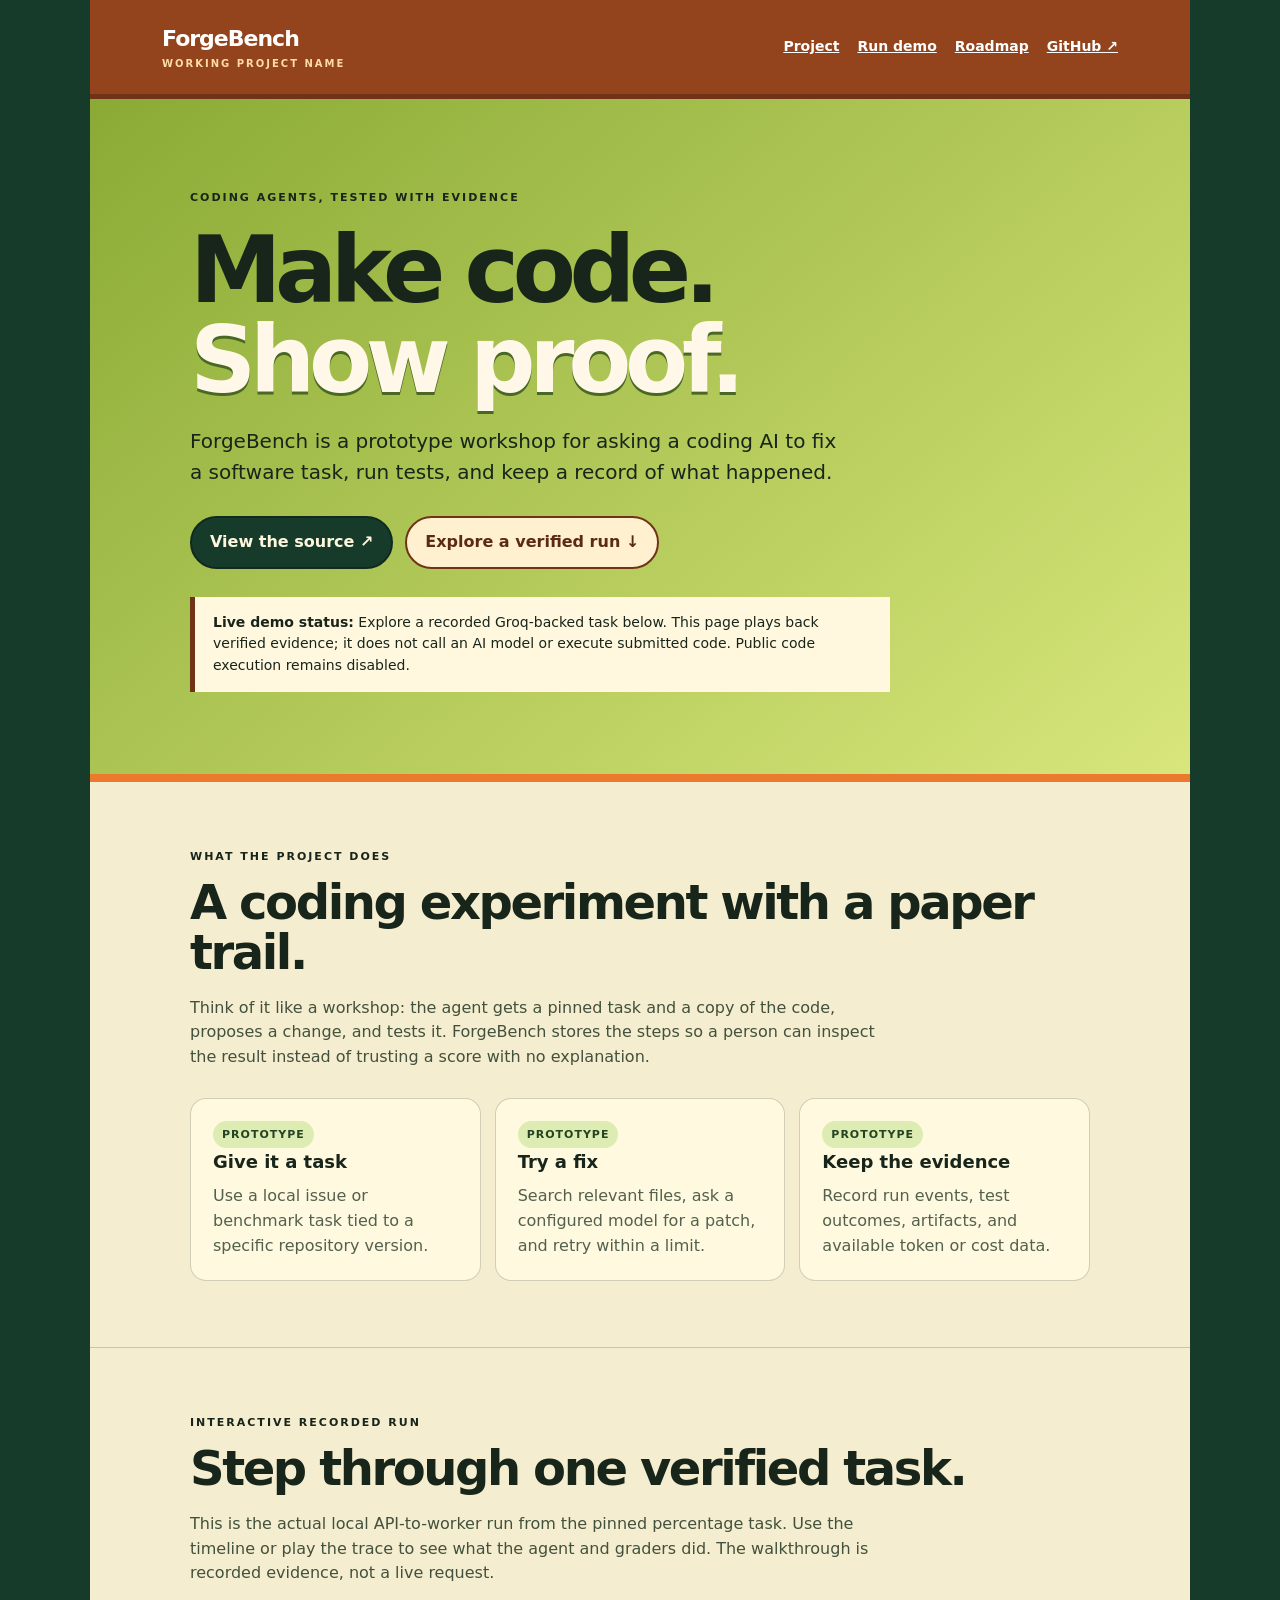
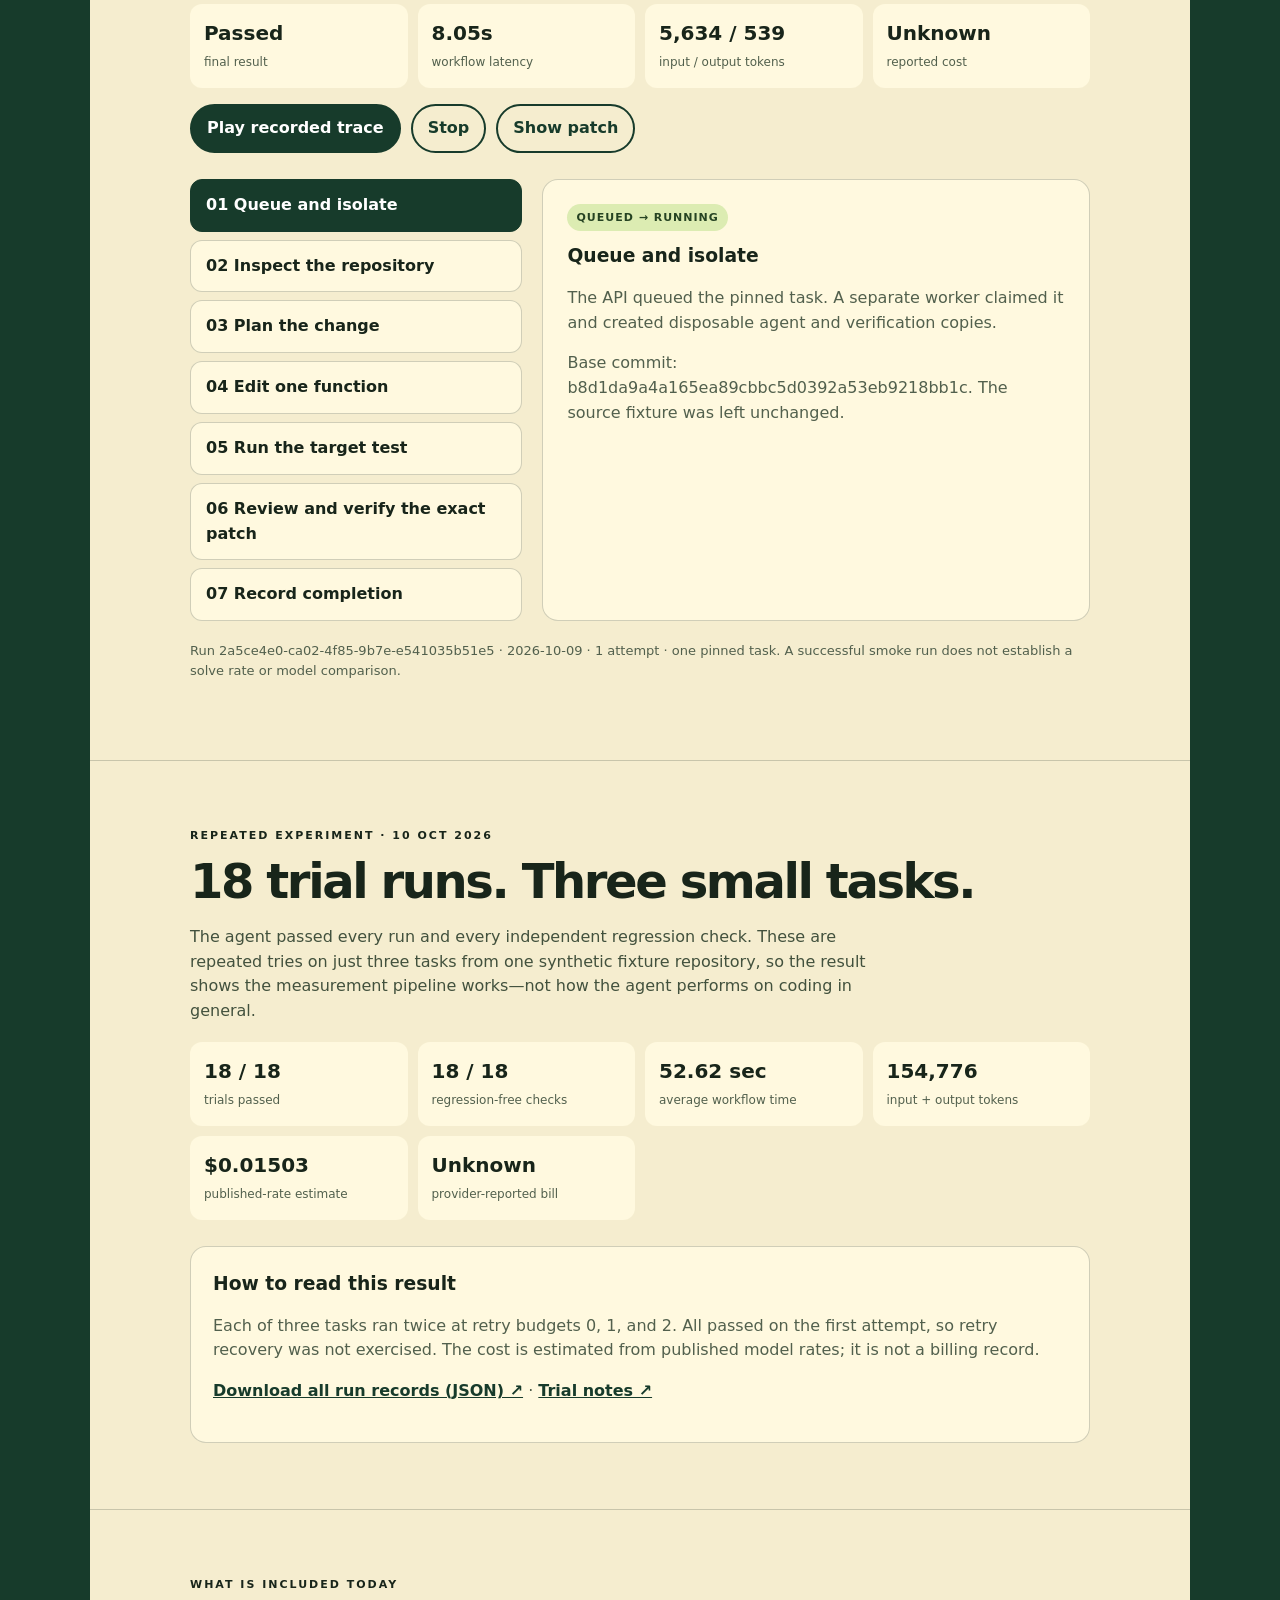
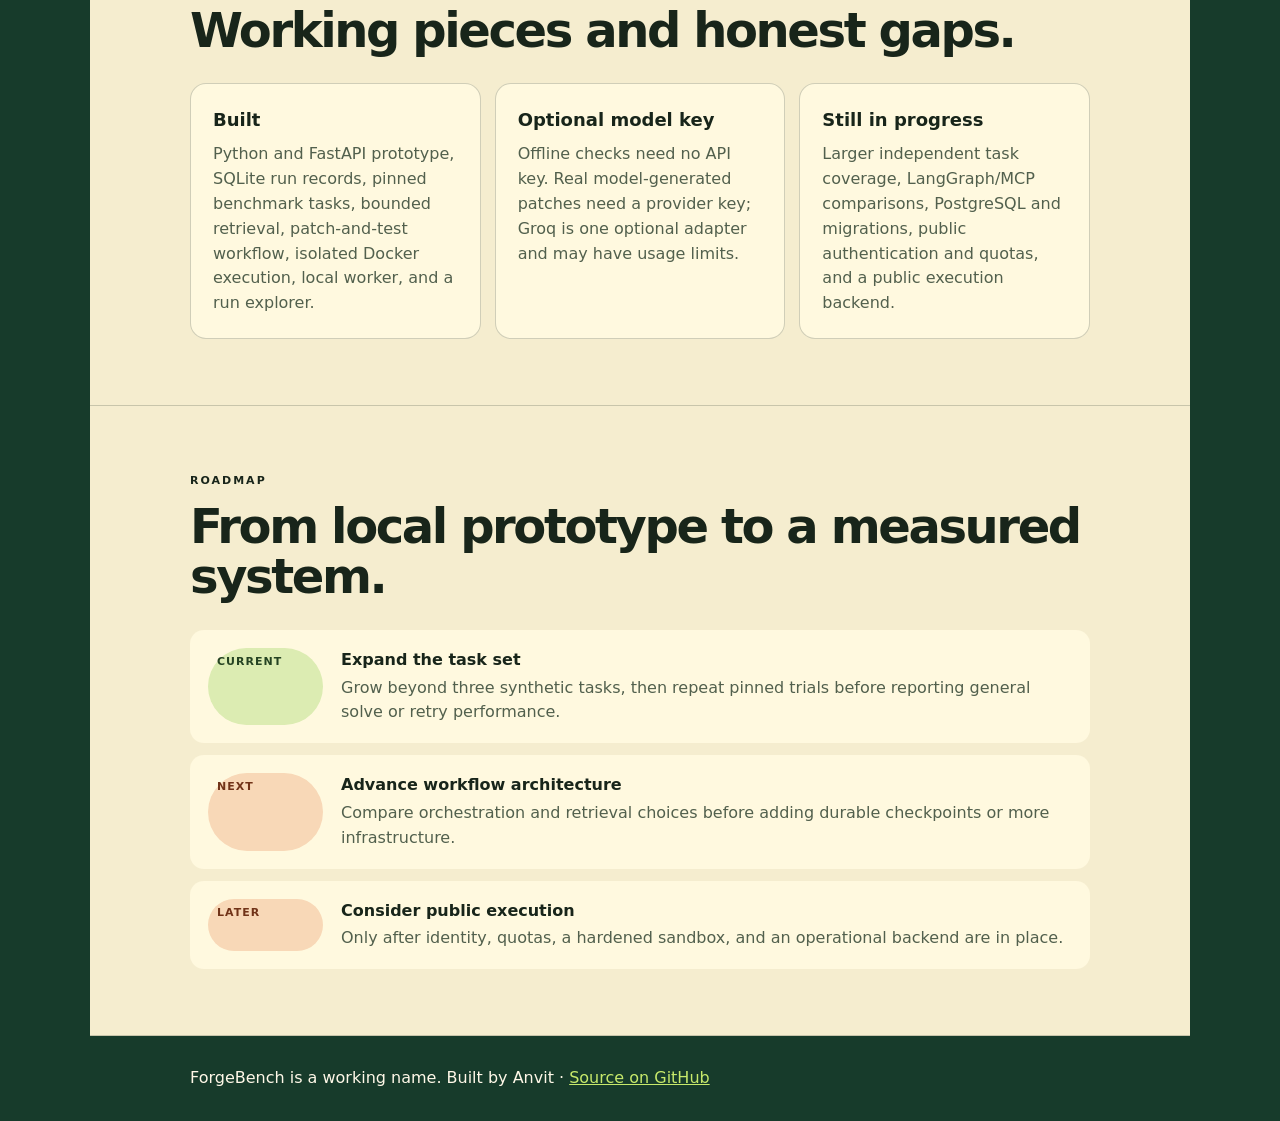
==== demo/index.html @ 0feff683 "Add repeated fixture trial and interactive evidence demo" ====
<!doctype html>
<html lang="en">
<head>
  <meta charset="utf-8">
  <meta name="viewport" content="width=device-width, initial-scale=1">
  <meta name="theme-color" content="#173b2b">
  <meta name="description" content="ForgeBench is a local-first prototype for testing coding agents with reproducible tasks, isolated runs, and inspectable evidence.">
  <title>ForgeBench — coding agents, tested with evidence</title>
  <link rel="icon" href="assets/favicon.svg">
  <style>
    :root{color-scheme:light;--forest:#173b2b;--moss:#729b34;--lime:#c7e96b;--paper:#f5edcf;--ink:#18251a;--orange:#eb7a2f;--line:rgba(24,37,26,.2);font-family:Inter,"Avenir Next",system-ui,sans-serif}*{box-sizing:border-box}body{margin:0;background:var(--forest);color:var(--ink);line-height:1.55}.shell{max-width:1100px;margin:auto;background:var(--paper);min-height:100vh}.top{padding:22px clamp(22px,6vw,72px);display:flex;justify-content:space-between;align-items:center;color:#fff;background:#93441d;border-bottom:5px solid #713318}.brand{font-weight:900;font-size:22px;letter-spacing:-1px;color:white;text-decoration:none}.brand small{display:block;font-size:10px;letter-spacing:2px;text-transform:uppercase;color:#ffdca2}.links{display:flex;gap:18px;align-items:center}.links a{color:white;font-size:14px;font-weight:700}.hero{padding:90px clamp(24px,8vw,100px) 82px;background:linear-gradient(140deg,#8aaa35,#d8e67b);border-bottom:8px solid var(--orange)}.eyebrow,.label{text-transform:uppercase;letter-spacing:2px;font-size:11px;font-weight:900}.hero h1{font-size:clamp(48px,9vw,92px);line-height:.98;letter-spacing:-.07em;margin:20px 0}.hero h1 em{font-style:normal;color:#fff8e8;text-shadow:0 3px 0 #496823}.hero p{max-width:660px;font-size:20px}.actions{display:flex;flex-wrap:wrap;gap:12px;margin-top:28px}.button{display:inline-block;border:2px solid #102b1d;background:var(--forest);color:#fff7dd;padding:12px 18px;border-radius:999px;text-decoration:none;font-weight:850}.button.light{background:#fff0cf;color:#5b2a16;border-color:#713318}.notice{margin-top:28px;padding:15px 18px;background:#fff8df;border-left:5px solid #713318;max-width:700px;font-size:14px}.section{padding:66px clamp(24px,8vw,100px);border-bottom:1px solid var(--line)}h2{font-size:clamp(30px,5vw,48px);letter-spacing:-.05em;line-height:1.05;margin:12px 0 18px}.intro{max-width:700px;color:#42513d}.grid{display:grid;grid-template-columns:repeat(3,1fr);gap:14px;margin-top:28px}.card{background:#fff9df;border:1px solid var(--line);border-radius:16px;padding:22px}.card b{display:block;font-size:18px;margin-bottom:8px}.card p{margin:0;color:#52604d}.status{display:inline-block;padding:5px 9px;border-radius:999px;background:#dcecb2;color:#254322;font-size:11px;font-weight:900;text-transform:uppercase;letter-spacing:1px}.status.planned{background:#f8d8b7;color:#713318}.roadmap{display:grid;gap:12px;margin-top:28px}.phase{display:grid;grid-template-columns:115px 1fr;gap:18px;background:#fff9df;border-radius:14px;padding:18px}.phase p{margin:3px 0 0;color:#52604d}.phase b{font-size:16px}.footer{padding:30px clamp(24px,8vw,100px);background:var(--forest);color:#fff8e8}.footer a{color:var(--lime)}.trace-layout{display:grid;grid-template-columns:minmax(200px,.85fr) minmax(0,1.4fr);gap:20px;margin-top:26px}.trace-list{display:grid;gap:8px}.trace-step{width:100%;text-align:left;background:#fff9df;border:1px solid var(--line);border-radius:12px;padding:13px 15px;color:var(--ink);font:inherit;font-weight:750;cursor:pointer}.trace-step[aria-current=true]{background:var(--forest);color:white;border-color:var(--forest)}.trace-detail{background:#fff9df;border:1px solid var(--line);border-radius:16px;padding:24px;min-height:230px}.trace-detail h3{margin:10px 0}.trace-detail p{color:#52604d}.trace-actions{display:flex;gap:10px;flex-wrap:wrap;margin:16px 0}.trace-actions button{font:inherit;font-weight:800;padding:10px 15px;border-radius:999px;border:2px solid var(--forest);background:var(--forest);color:white;cursor:pointer}.trace-actions button.secondary{background:transparent;color:var(--forest)}.trace-step:focus-visible,.trace-actions button:focus-visible{outline:3px solid var(--orange);outline-offset:3px}.trace-metrics{display:grid;grid-template-columns:repeat(4,1fr);gap:10px;margin-top:18px}.trace-metric{background:#fff9df;border-radius:12px;padding:14px}.trace-metric b{display:block;font-size:20px}.trace-metric span{font-size:12px;color:#52604d}.trace-note{font-size:13px;color:#52604d;margin-top:20px}.experiment{margin-top:26px;padding:22px;background:#fff9df;border:1px solid var(--line);border-radius:16px}.experiment h3{margin:0 0 8px}.experiment p{color:#52604d}.experiment a{color:var(--forest);font-weight:800}.patch-view{white-space:pre-wrap;overflow-wrap:anywhere;background:#18251a;color:#f5edcf;padding:16px;border-radius:12px;font:13px/1.55 ui-monospace,monospace}@media(max-width:700px){.top{align-items:flex-start;gap:18px;flex-direction:column}.grid{grid-template-columns:1fr}.phase{grid-template-columns:1fr;gap:4px}.hero{padding-top:64px}.trace-layout{grid-template-columns:1fr}.trace-metrics{grid-template-columns:repeat(2,1fr)}}
  </style>
</head>
<body>
<div class="shell">
  <header class="top"><a class="brand" href="#top">ForgeBench<small>working project name</small></a><nav class="links" aria-label="Project links"><a href="#project">Project</a><a href="#run-explorer">Run demo</a><a href="#roadmap">Roadmap</a><a href="https://github.com/AnvitDevadiga/ForgeBench" target="_blank" rel="noreferrer">GitHub ↗</a></nav></header>
  <main id="top">
    <section class="hero"><div class="eyebrow">Coding agents, tested with evidence</div><h1>Make code.<br><em>Show proof.</em></h1><p>ForgeBench is a prototype workshop for asking a coding AI to fix a software task, run tests, and keep a record of what happened.</p><div class="actions"><a class="button" href="https://github.com/AnvitDevadiga/ForgeBench" target="_blank" rel="noreferrer">View the source ↗</a><a class="button light" href="#run-explorer">Explore a verified run ↓</a></div><div class="notice"><strong>Live demo status:</strong> Explore a recorded Groq-backed task below. This page plays back verified evidence; it does not call an AI model or execute submitted code. Public code execution remains disabled.</div></section>
    <section class="section" id="project"><div class="label">What the project does</div><h2>A coding experiment with a paper trail.</h2><p class="intro">Think of it like a workshop: the agent gets a pinned task and a copy of the code, proposes a change, and tests it. ForgeBench stores the steps so a person can inspect the result instead of trusting a score with no explanation.</p><div class="grid"><article class="card"><span class="status">Prototype</span><b>Give it a task</b><p>Use a local issue or benchmark task tied to a specific repository version.</p></article><article class="card"><span class="status">Prototype</span><b>Try a fix</b><p>Search relevant files, ask a configured model for a patch, and retry within a limit.</p></article><article class="card"><span class="status">Prototype</span><b>Keep the evidence</b><p>Record run events, test outcomes, artifacts, and available token or cost data.</p></article></div></section>
    <section class="section" id="run-explorer"><div class="label">Interactive recorded run</div><h2>Step through one verified task.</h2><p class="intro">This is the actual local API-to-worker run from the pinned percentage task. Use the timeline or play the trace to see what the agent and graders did. The walkthrough is recorded evidence, not a live request.</p><div class="trace-metrics" id="trace-metrics" aria-label="Run measurements"></div><div class="trace-actions"><button id="play-trace" type="button">Play recorded trace</button><button id="stop-trace" class="secondary" type="button">Stop</button><button id="show-patch" class="secondary" type="button">Show patch</button></div><div class="trace-layout"><nav id="trace-list" class="trace-list" aria-label="Recorded run steps"></nav><article id="trace-detail" class="trace-detail" aria-live="polite"><p>Loading run evidence…</p></article></div><p class="trace-note" id="trace-caveat"></p></section>
    <section class="section" id="experiment"><div class="label">Repeated experiment · 10 Oct 2026</div><h2>18 trial runs. Three small tasks.</h2><p class="intro">The agent passed every run and every independent regression check. These are repeated tries on just three tasks from one synthetic fixture repository, so the result shows the measurement pipeline works—not how the agent performs on coding in general.</p><div class="trace-metrics"><div class="trace-metric"><b>18 / 18</b><span>trials passed</span></div><div class="trace-metric"><b>18 / 18</b><span>regression-free checks</span></div><div class="trace-metric"><b>52.62 sec</b><span>average workflow time</span></div><div class="trace-metric"><b>154,776</b><span>input + output tokens</span></div><div class="trace-metric"><b>$0.01503</b><span>published-rate estimate</span></div><div class="trace-metric"><b>Unknown</b><span>provider-reported bill</span></div></div><div class="experiment"><h3>How to read this result</h3><p>Each of three tasks ran twice at retry budgets 0, 1, and 2. All passed on the first attempt, so retry recovery was not exercised. The cost is estimated from published model rates; it is not a billing record.</p><p><a href="../docs/experiments/groq-retry-ablation-3tasks-v1.json">Download all run records (JSON) ↗</a> · <a href="../docs/PROVIDER_TRIALS.md">Trial notes ↗</a></p></div></section><section class="section"><div class="label">What is included today</div><h2>Working pieces and honest gaps.</h2><div class="grid"><article class="card"><b>Built</b><p>Python and FastAPI prototype, SQLite run records, pinned benchmark tasks, bounded retrieval, patch-and-test workflow, isolated Docker execution, local worker, and a run explorer.</p></article><article class="card"><b>Optional model key</b><p>Offline checks need no API key. Real model-generated patches need a provider key; Groq is one optional adapter and may have usage limits.</p></article><article class="card"><b>Still in progress</b><p>Larger independent task coverage, LangGraph/MCP comparisons, PostgreSQL and migrations, public authentication and quotas, and a public execution backend.</p></article></div></section>
    <section class="section" id="roadmap"><div class="label">Roadmap</div><h2>From local prototype to a measured system.</h2><div class="roadmap"><div class="phase"><span class="status">Current</span><div><b>Expand the task set</b><p>Grow beyond three synthetic tasks, then repeat pinned trials before reporting general solve or retry performance.</p></div></div><div class="phase"><span class="status planned">Next</span><div><b>Advance workflow architecture</b><p>Compare orchestration and retrieval choices before adding durable checkpoints or more infrastructure.</p></div></div><div class="phase"><span class="status planned">Later</span><div><b>Consider public execution</b><p>Only after identity, quotas, a hardened sandbox, and an operational backend are in place.</p></div></div></div></section>
  </main>
  <footer class="footer">ForgeBench is a working name. Built by Anvit · <a href="https://github.com/AnvitDevadiga/ForgeBench" target="_blank" rel="noreferrer">Source on GitHub</a></footer>
</div>
<script src="demo.js" defer></script>
</body>
</html>
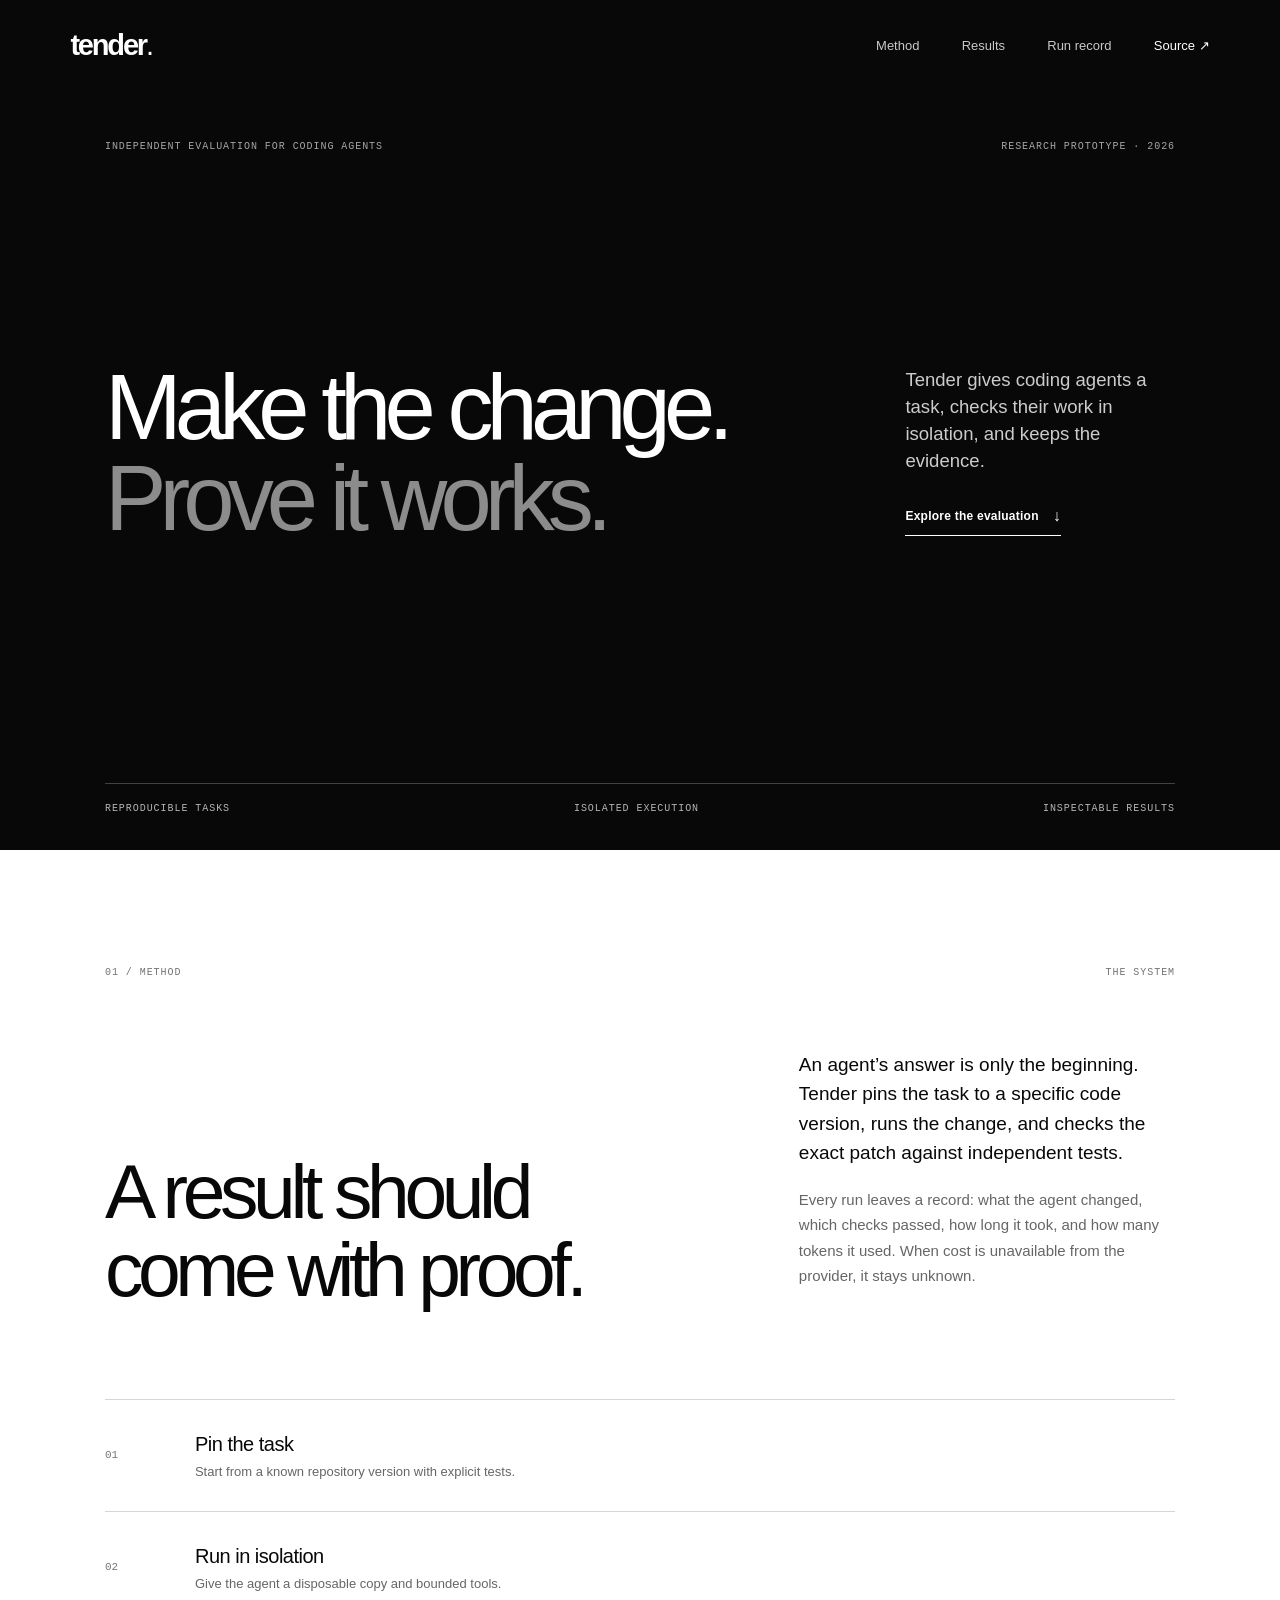
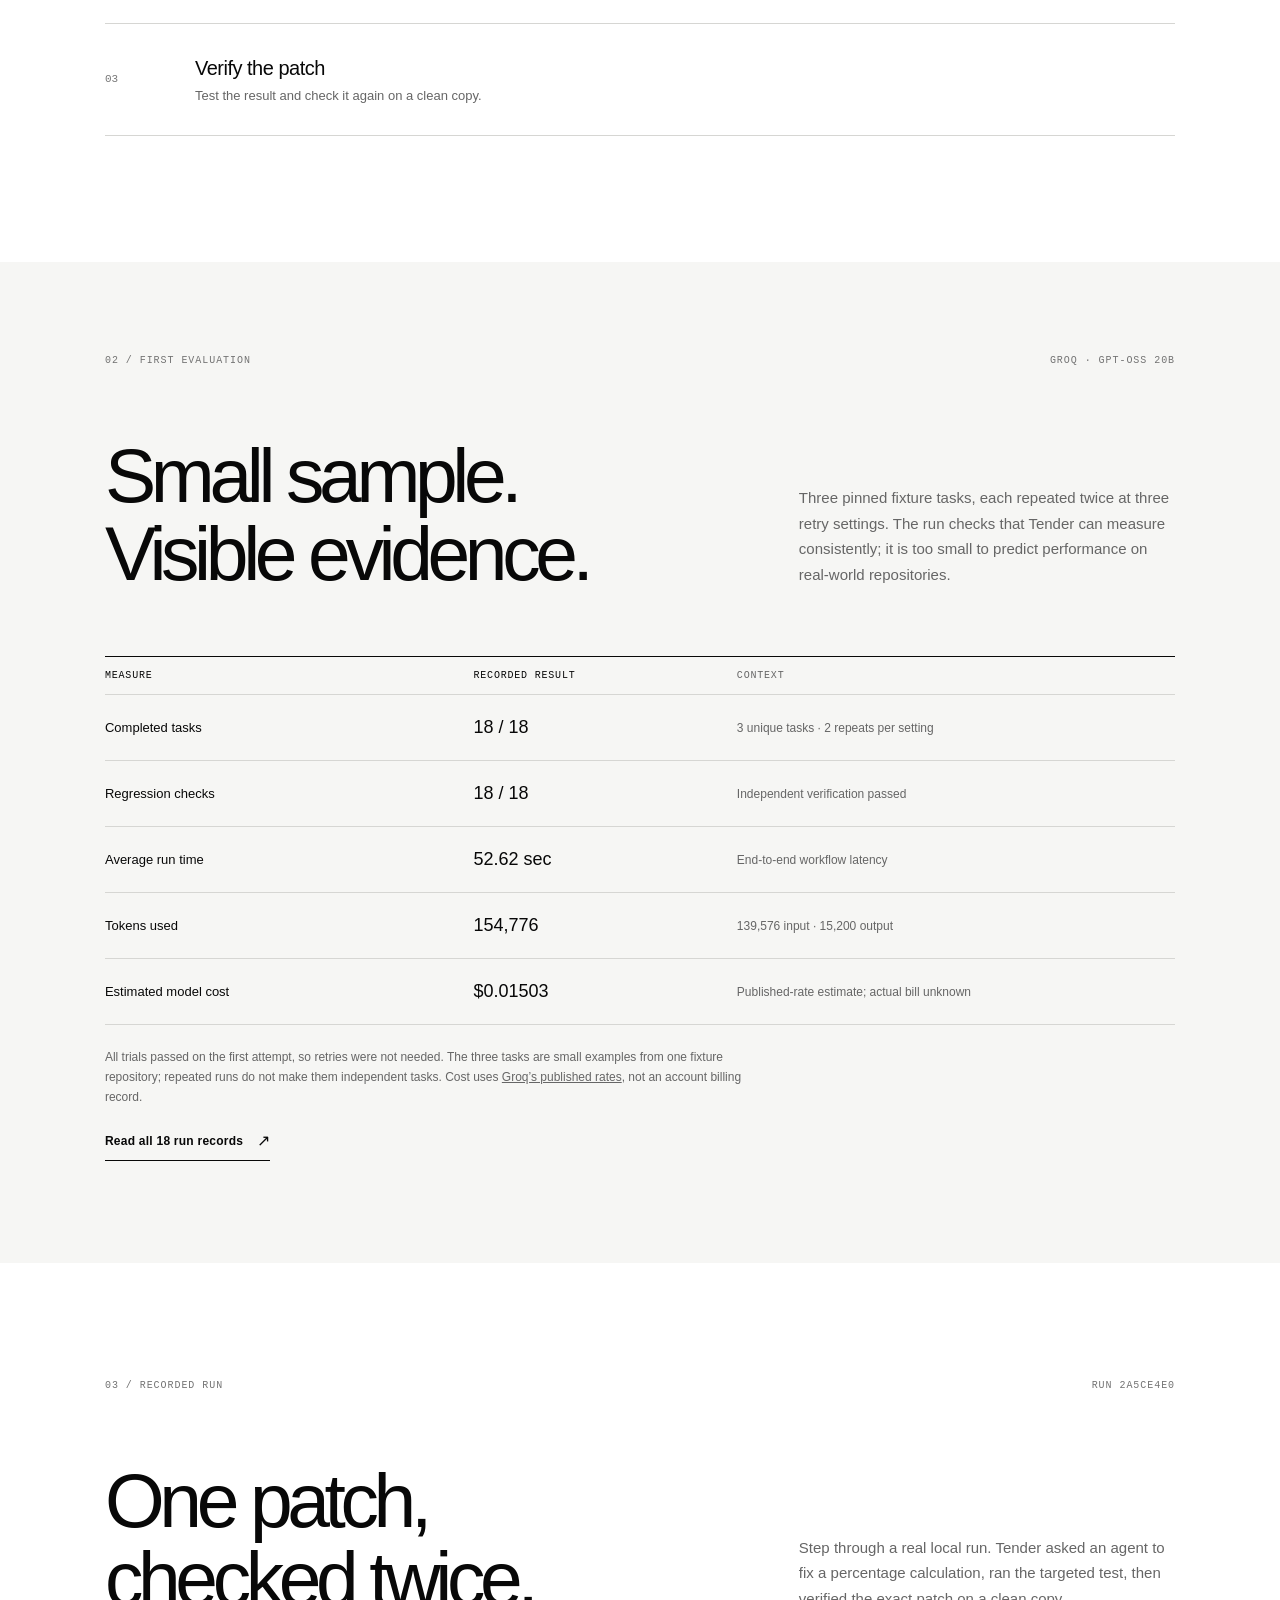
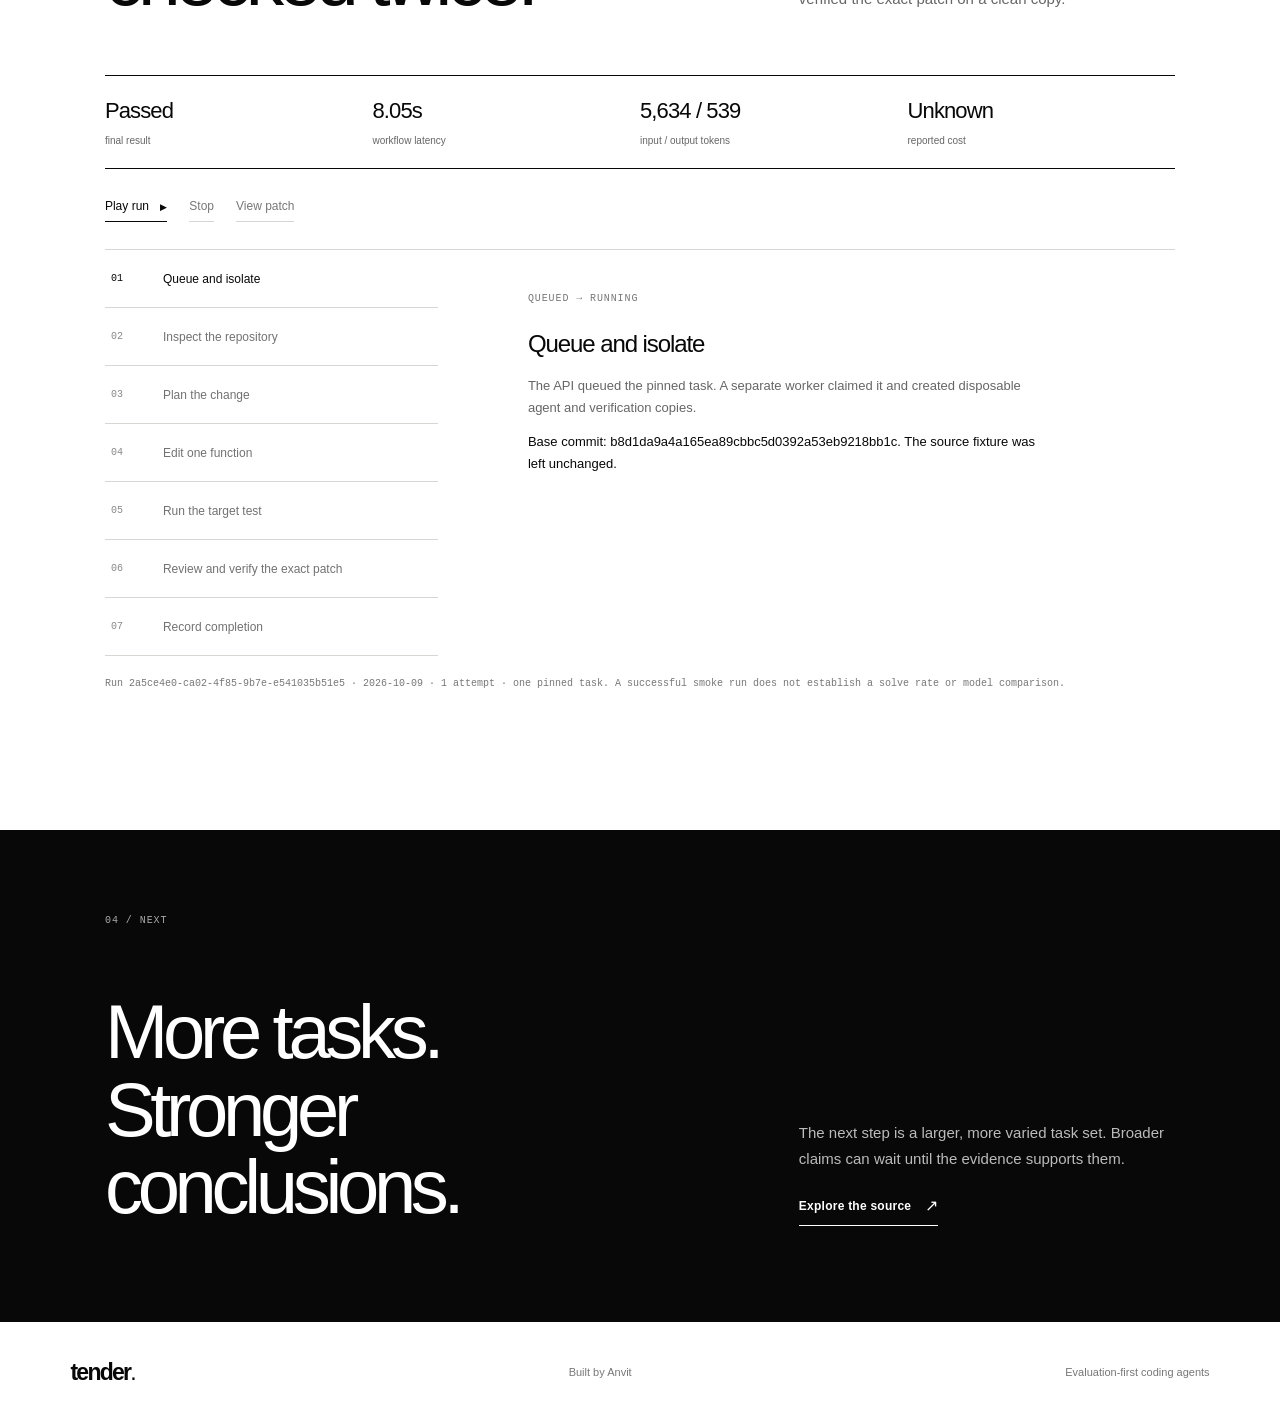
==== commit 11915e3b: "Rebrand portfolio site as Tender" ====
--- a/demo/index.html
+++ b/demo/index.html
@@ -3,26 +3,96 @@
 <head>
   <meta charset="utf-8">
   <meta name="viewport" content="width=device-width, initial-scale=1">
-  <meta name="theme-color" content="#173b2b">
-  <meta name="description" content="ForgeBench is a local-first prototype for testing coding agents with reproducible tasks, isolated runs, and inspectable evidence.">
-  <title>ForgeBench — coding agents, tested with evidence</title>
-  <link rel="icon" href="assets/favicon.svg">
-  <style>
-    :root{color-scheme:light;--forest:#173b2b;--moss:#729b34;--lime:#c7e96b;--paper:#f5edcf;--ink:#18251a;--orange:#eb7a2f;--line:rgba(24,37,26,.2);font-family:Inter,"Avenir Next",system-ui,sans-serif}*{box-sizing:border-box}body{margin:0;background:var(--forest);color:var(--ink);line-height:1.55}.shell{max-width:1100px;margin:auto;background:var(--paper);min-height:100vh}.top{padding:22px clamp(22px,6vw,72px);display:flex;justify-content:space-between;align-items:center;color:#fff;background:#93441d;border-bottom:5px solid #713318}.brand{font-weight:900;font-size:22px;letter-spacing:-1px;color:white;text-decoration:none}.brand small{display:block;font-size:10px;letter-spacing:2px;text-transform:uppercase;color:#ffdca2}.links{display:flex;gap:18px;align-items:center}.links a{color:white;font-size:14px;font-weight:700}.hero{padding:90px clamp(24px,8vw,100px) 82px;background:linear-gradient(140deg,#8aaa35,#d8e67b);border-bottom:8px solid var(--orange)}.eyebrow,.label{text-transform:uppercase;letter-spacing:2px;font-size:11px;font-weight:900}.hero h1{font-size:clamp(48px,9vw,92px);line-height:.98;letter-spacing:-.07em;margin:20px 0}.hero h1 em{font-style:normal;color:#fff8e8;text-shadow:0 3px 0 #496823}.hero p{max-width:660px;font-size:20px}.actions{display:flex;flex-wrap:wrap;gap:12px;margin-top:28px}.button{display:inline-block;border:2px solid #102b1d;background:var(--forest);color:#fff7dd;padding:12px 18px;border-radius:999px;text-decoration:none;font-weight:850}.button.light{background:#fff0cf;color:#5b2a16;border-color:#713318}.notice{margin-top:28px;padding:15px 18px;background:#fff8df;border-left:5px solid #713318;max-width:700px;font-size:14px}.section{padding:66px clamp(24px,8vw,100px);border-bottom:1px solid var(--line)}h2{font-size:clamp(30px,5vw,48px);letter-spacing:-.05em;line-height:1.05;margin:12px 0 18px}.intro{max-width:700px;color:#42513d}.grid{display:grid;grid-template-columns:repeat(3,1fr);gap:14px;margin-top:28px}.card{background:#fff9df;border:1px solid var(--line);border-radius:16px;padding:22px}.card b{display:block;font-size:18px;margin-bottom:8px}.card p{margin:0;color:#52604d}.status{display:inline-block;padding:5px 9px;border-radius:999px;background:#dcecb2;color:#254322;font-size:11px;font-weight:900;text-transform:uppercase;letter-spacing:1px}.status.planned{background:#f8d8b7;color:#713318}.roadmap{display:grid;gap:12px;margin-top:28px}.phase{display:grid;grid-template-columns:115px 1fr;gap:18px;background:#fff9df;border-radius:14px;padding:18px}.phase p{margin:3px 0 0;color:#52604d}.phase b{font-size:16px}.footer{padding:30px clamp(24px,8vw,100px);background:var(--forest);color:#fff8e8}.footer a{color:var(--lime)}.trace-layout{display:grid;grid-template-columns:minmax(200px,.85fr) minmax(0,1.4fr);gap:20px;margin-top:26px}.trace-list{display:grid;gap:8px}.trace-step{width:100%;text-align:left;background:#fff9df;border:1px solid var(--line);border-radius:12px;padding:13px 15px;color:var(--ink);font:inherit;font-weight:750;cursor:pointer}.trace-step[aria-current=true]{background:var(--forest);color:white;border-color:var(--forest)}.trace-detail{background:#fff9df;border:1px solid var(--line);border-radius:16px;padding:24px;min-height:230px}.trace-detail h3{margin:10px 0}.trace-detail p{color:#52604d}.trace-actions{display:flex;gap:10px;flex-wrap:wrap;margin:16px 0}.trace-actions button{font:inherit;font-weight:800;padding:10px 15px;border-radius:999px;border:2px solid var(--forest);background:var(--forest);color:white;cursor:pointer}.trace-actions button.secondary{background:transparent;color:var(--forest)}.trace-step:focus-visible,.trace-actions button:focus-visible{outline:3px solid var(--orange);outline-offset:3px}.trace-metrics{display:grid;grid-template-columns:repeat(4,1fr);gap:10px;margin-top:18px}.trace-metric{background:#fff9df;border-radius:12px;padding:14px}.trace-metric b{display:block;font-size:20px}.trace-metric span{font-size:12px;color:#52604d}.trace-note{font-size:13px;color:#52604d;margin-top:20px}.experiment{margin-top:26px;padding:22px;background:#fff9df;border:1px solid var(--line);border-radius:16px}.experiment h3{margin:0 0 8px}.experiment p{color:#52604d}.experiment a{color:var(--forest);font-weight:800}.patch-view{white-space:pre-wrap;overflow-wrap:anywhere;background:#18251a;color:#f5edcf;padding:16px;border-radius:12px;font:13px/1.55 ui-monospace,monospace}@media(max-width:700px){.top{align-items:flex-start;gap:18px;flex-direction:column}.grid{grid-template-columns:1fr}.phase{grid-template-columns:1fr;gap:4px}.hero{padding-top:64px}.trace-layout{grid-template-columns:1fr}.trace-metrics{grid-template-columns:repeat(2,1fr)}}
-  </style>
+  <meta name="theme-color" content="#080808">
+  <meta name="description" content="Tender evaluates coding agents through reproducible tasks, isolated runs, and inspectable evidence.">
+  <title>Tender — coding agents, measured</title>
+  <link rel="icon" href="favicon.svg" type="image/svg+xml">
+  <link rel="stylesheet" href="styles.css">
 </head>
 <body>
-<div class="shell">
-  <header class="top"><a class="brand" href="#top">ForgeBench<small>working project name</small></a><nav class="links" aria-label="Project links"><a href="#project">Project</a><a href="#run-explorer">Run demo</a><a href="#roadmap">Roadmap</a><a href="https://github.com/AnvitDevadiga/ForgeBench" target="_blank" rel="noreferrer">GitHub ↗</a></nav></header>
-  <main id="top">
-    <section class="hero"><div class="eyebrow">Coding agents, tested with evidence</div><h1>Make code.<br><em>Show proof.</em></h1><p>ForgeBench is a prototype workshop for asking a coding AI to fix a software task, run tests, and keep a record of what happened.</p><div class="actions"><a class="button" href="https://github.com/AnvitDevadiga/ForgeBench" target="_blank" rel="noreferrer">View the source ↗</a><a class="button light" href="#run-explorer">Explore a verified run ↓</a></div><div class="notice"><strong>Live demo status:</strong> Explore a recorded Groq-backed task below. This page plays back verified evidence; it does not call an AI model or execute submitted code. Public code execution remains disabled.</div></section>
-    <section class="section" id="project"><div class="label">What the project does</div><h2>A coding experiment with a paper trail.</h2><p class="intro">Think of it like a workshop: the agent gets a pinned task and a copy of the code, proposes a change, and tests it. ForgeBench stores the steps so a person can inspect the result instead of trusting a score with no explanation.</p><div class="grid"><article class="card"><span class="status">Prototype</span><b>Give it a task</b><p>Use a local issue or benchmark task tied to a specific repository version.</p></article><article class="card"><span class="status">Prototype</span><b>Try a fix</b><p>Search relevant files, ask a configured model for a patch, and retry within a limit.</p></article><article class="card"><span class="status">Prototype</span><b>Keep the evidence</b><p>Record run events, test outcomes, artifacts, and available token or cost data.</p></article></div></section>
-    <section class="section" id="run-explorer"><div class="label">Interactive recorded run</div><h2>Step through one verified task.</h2><p class="intro">This is the actual local API-to-worker run from the pinned percentage task. Use the timeline or play the trace to see what the agent and graders did. The walkthrough is recorded evidence, not a live request.</p><div class="trace-metrics" id="trace-metrics" aria-label="Run measurements"></div><div class="trace-actions"><button id="play-trace" type="button">Play recorded trace</button><button id="stop-trace" class="secondary" type="button">Stop</button><button id="show-patch" class="secondary" type="button">Show patch</button></div><div class="trace-layout"><nav id="trace-list" class="trace-list" aria-label="Recorded run steps"></nav><article id="trace-detail" class="trace-detail" aria-live="polite"><p>Loading run evidence…</p></article></div><p class="trace-note" id="trace-caveat"></p></section>
-    <section class="section" id="experiment"><div class="label">Repeated experiment · 10 Oct 2026</div><h2>18 trial runs. Three small tasks.</h2><p class="intro">The agent passed every run and every independent regression check. These are repeated tries on just three tasks from one synthetic fixture repository, so the result shows the measurement pipeline works—not how the agent performs on coding in general.</p><div class="trace-metrics"><div class="trace-metric"><b>18 / 18</b><span>trials passed</span></div><div class="trace-metric"><b>18 / 18</b><span>regression-free checks</span></div><div class="trace-metric"><b>52.62 sec</b><span>average workflow time</span></div><div class="trace-metric"><b>154,776</b><span>input + output tokens</span></div><div class="trace-metric"><b>$0.01503</b><span>published-rate estimate</span></div><div class="trace-metric"><b>Unknown</b><span>provider-reported bill</span></div></div><div class="experiment"><h3>How to read this result</h3><p>Each of three tasks ran twice at retry budgets 0, 1, and 2. All passed on the first attempt, so retry recovery was not exercised. The cost is estimated from published model rates; it is not a billing record.</p><p><a href="../docs/experiments/groq-retry-ablation-3tasks-v1.json">Download all run records (JSON) ↗</a> · <a href="../docs/PROVIDER_TRIALS.md">Trial notes ↗</a></p></div></section><section class="section"><div class="label">What is included today</div><h2>Working pieces and honest gaps.</h2><div class="grid"><article class="card"><b>Built</b><p>Python and FastAPI prototype, SQLite run records, pinned benchmark tasks, bounded retrieval, patch-and-test workflow, isolated Docker execution, local worker, and a run explorer.</p></article><article class="card"><b>Optional model key</b><p>Offline checks need no API key. Real model-generated patches need a provider key; Groq is one optional adapter and may have usage limits.</p></article><article class="card"><b>Still in progress</b><p>Larger independent task coverage, LangGraph/MCP comparisons, PostgreSQL and migrations, public authentication and quotas, and a public execution backend.</p></article></div></section>
-    <section class="section" id="roadmap"><div class="label">Roadmap</div><h2>From local prototype to a measured system.</h2><div class="roadmap"><div class="phase"><span class="status">Current</span><div><b>Expand the task set</b><p>Grow beyond three synthetic tasks, then repeat pinned trials before reporting general solve or retry performance.</p></div></div><div class="phase"><span class="status planned">Next</span><div><b>Advance workflow architecture</b><p>Compare orchestration and retrieval choices before adding durable checkpoints or more infrastructure.</p></div></div><div class="phase"><span class="status planned">Later</span><div><b>Consider public execution</b><p>Only after identity, quotas, a hardened sandbox, and an operational backend are in place.</p></div></div></div></section>
+  <a class="skip-link" href="#main">Skip to content</a>
+  <header class="site-header">
+    <a class="wordmark" href="#top" aria-label="Tender home">tender<span>.</span></a>
+    <nav aria-label="Main navigation">
+      <a href="#method">Method</a>
+      <a href="#results">Results</a>
+      <a href="#run">Run record</a>
+      <a class="nav-source" href="https://github.com/AnvitDevadiga/ForgeBench" target="_blank" rel="noreferrer">Source <span aria-hidden="true">↗</span></a>
+    </nav>
+  </header>
+
+  <main id="main">
+    <section class="hero" id="top" aria-labelledby="hero-title">
+      <div class="hero-meta"><span>Independent evaluation for coding agents</span><span>Research prototype · 2026</span></div>
+      <div class="hero-content">
+        <h1 id="hero-title">Make the change.<br><span>Prove it works.</span></h1>
+        <div class="hero-aside">
+          <p>Tender gives coding agents a task, checks their work in isolation, and keeps the evidence.</p>
+          <a class="text-link light-link" href="#results">Explore the evaluation <span aria-hidden="true">↓</span></a>
+        </div>
+      </div>
+      <div class="hero-bottom"><span>Reproducible tasks</span><span>Isolated execution</span><span>Inspectable results</span></div>
+    </section>
+
+    <section class="intro section-wrap" id="method" aria-labelledby="method-title">
+      <div class="section-kicker"><span>01 / Method</span><span>The system</span></div>
+      <div class="intro-grid">
+        <h2 id="method-title">A result should<br>come with proof.</h2>
+        <div class="intro-copy">
+          <p class="lead">An agent’s answer is only the beginning. Tender pins the task to a specific code version, runs the change, and checks the exact patch against independent tests.</p>
+          <p>Every run leaves a record: what the agent changed, which checks passed, how long it took, and how many tokens it used. When cost is unavailable from the provider, it stays unknown.</p>
+        </div>
+      </div>
+      <div class="method-list">
+        <article><span class="method-index">01</span><div><h3>Pin the task</h3><p>Start from a known repository version with explicit tests.</p></div></article>
+        <article><span class="method-index">02</span><div><h3>Run in isolation</h3><p>Give the agent a disposable copy and bounded tools.</p></div></article>
+        <article><span class="method-index">03</span><div><h3>Verify the patch</h3><p>Test the result and check it again on a clean copy.</p></div></article>
+      </div>
+    </section>
+
+    <section class="results" id="results" aria-labelledby="results-title">
+      <div class="section-wrap">
+        <div class="section-kicker"><span>02 / First evaluation</span><span>Groq · GPT-OSS 20B</span></div>
+        <div class="results-heading"><h2 id="results-title">Small sample.<br>Visible evidence.</h2><p>Three pinned fixture tasks, each repeated twice at three retry settings. The run checks that Tender can measure consistently; it is too small to predict performance on real-world repositories.</p></div>
+        <div class="result-table" role="table" aria-label="Evaluation results">
+          <div class="result-row result-head" role="row"><span role="columnheader">Measure</span><span role="columnheader">Recorded result</span><span role="columnheader">Context</span></div>
+          <div class="result-row" role="row"><span role="cell">Completed tasks</span><strong role="cell">18 / 18</strong><span role="cell">3 unique tasks · 2 repeats per setting</span></div>
+          <div class="result-row" role="row"><span role="cell">Regression checks</span><strong role="cell">18 / 18</strong><span role="cell">Independent verification passed</span></div>
+          <div class="result-row" role="row"><span role="cell">Average run time</span><strong role="cell">52.62 sec</strong><span role="cell">End-to-end workflow latency</span></div>
+          <div class="result-row" role="row"><span role="cell">Tokens used</span><strong role="cell">154,776</strong><span role="cell">139,576 input · 15,200 output</span></div>
+          <div class="result-row" role="row"><span role="cell">Estimated model cost</span><strong role="cell">$0.01503</strong><span role="cell">Published-rate estimate; actual bill unknown</span></div>
+        </div>
+        <p class="results-note">All trials passed on the first attempt, so retries were not needed. The three tasks are small examples from one fixture repository; repeated runs do not make them independent tasks. Cost uses <a href="https://console.groq.com/docs/model/openai/gpt-oss-20b" target="_blank" rel="noreferrer">Groq’s published rates</a>, not an account billing record.</p>
+        <a class="text-link" href="../docs/experiments/groq-retry-ablation-3tasks-v1.json">Read all 18 run records <span aria-hidden="true">↗</span></a>
+      </div>
+    </section>
+
+    <section class="run-section section-wrap" id="run" aria-labelledby="run-title">
+      <div class="section-kicker"><span>03 / Recorded run</span><span>Run 2a5ce4e0</span></div>
+      <div class="run-heading"><h2 id="run-title">One patch,<br>checked twice.</h2><p>Step through a real local run. Tender asked an agent to fix a percentage calculation, ran the targeted test, then verified the exact patch on a clean copy.</p></div>
+      <div class="trace-metrics" id="trace-metrics" aria-label="Recorded run measurements"></div>
+      <div class="trace-controls">
+        <button id="play-trace" type="button">Play run <span aria-hidden="true">▶</span></button>
+        <button id="stop-trace" type="button" class="quiet-button">Stop</button>
+        <button id="show-patch" type="button" class="quiet-button">View patch</button>
+      </div>
+      <div class="trace-layout">
+        <nav id="trace-list" class="trace-list" aria-label="Run timeline"></nav>
+        <article id="trace-detail" class="trace-detail" aria-live="polite"><p>Loading recorded run…</p></article>
+      </div>
+      <p class="trace-note" id="trace-caveat"></p>
+    </section>
+
+    <section class="next-step" aria-labelledby="next-title">
+      <div class="section-wrap next-inner">
+        <span class="section-kicker">04 / Next</span>
+        <h2 id="next-title">More tasks.<br>Stronger conclusions.</h2>
+        <div><p>The next step is a larger, more varied task set. Broader claims can wait until the evidence supports them.</p><a class="text-link light-link" href="https://github.com/AnvitDevadiga/ForgeBench" target="_blank" rel="noreferrer">Explore the source <span aria-hidden="true">↗</span></a></div>
+      </div>
+    </section>
   </main>
-  <footer class="footer">ForgeBench is a working name. Built by Anvit · <a href="https://github.com/AnvitDevadiga/ForgeBench" target="_blank" rel="noreferrer">Source on GitHub</a></footer>
-</div>
-<script src="demo.js" defer></script>
+
+  <footer class="site-footer"><a class="wordmark" href="#top">tender<span>.</span></a><span>Built by Anvit</span><span>Evaluation-first coding agents</span></footer>
+  <script src="demo.js" defer></script>
 </body>
 </html>
--- a/demo/styles.css
+++ b/demo/styles.css
@@ -0,0 +1,151 @@
+:root {
+  color-scheme: light;
+  --black: #080808;
+  --white: #fff;
+  --paper: #f6f6f4;
+  --ink-muted: #666;
+  --rule: #d6d6d3;
+  --content: 1280px;
+  font-family: "Helvetica Neue", Helvetica, Arial, sans-serif;
+  font-synthesis: none;
+  text-rendering: optimizeLegibility;
+  -webkit-font-smoothing: antialiased;
+  -moz-osx-font-smoothing: grayscale;
+}
+
+* { box-sizing: border-box; }
+html { scroll-behavior: smooth; }
+body { margin: 0; background: var(--white); color: var(--black); line-height: 1.5; }
+a { color: inherit; }
+button { color: inherit; font: inherit; }
+.skip-link { position: absolute; top: 8px; left: 8px; z-index: 10; transform: translateY(-150%); background: var(--white); padding: 10px 14px; }
+.skip-link:focus { transform: none; }
+.site-header { position: absolute; z-index: 2; inset: 0 0 auto; width: 100%; max-width: var(--content); height: 92px; margin-inline: auto; padding: 0 clamp(24px, 5.5vw, 84px); display: flex; align-items: center; justify-content: space-between; color: var(--white); }
+.wordmark { font-size: 29px; font-weight: 650; letter-spacing: -.075em; text-decoration: none; }
+.wordmark span { font-weight: 400; }
+.site-header nav { display: flex; gap: clamp(18px, 3.3vw, 52px); align-items: center; }
+.site-header nav a { font-size: 13px; text-decoration: none; opacity: .78; transition: opacity .2s ease; }
+.site-header nav a:hover, .site-header nav a:focus-visible { opacity: 1; }
+.site-header nav .nav-source { opacity: 1; }
+.hero { min-height: min(850px, 100svh); padding: 140px clamp(24px, 8.2vw, 130px) 34px; display: flex; flex-direction: column; justify-content: space-between; background: var(--black); color: var(--white); }
+.hero-meta, .hero-bottom, .section-kicker { display: flex; justify-content: space-between; gap: 20px; font: 10px/1.4 "SFMono-Regular", Consolas, monospace; letter-spacing: .095em; text-transform: uppercase; }
+.hero-meta { color: #a6a6a6; }
+.hero-content { width: min(100%, var(--content)); margin: auto; padding: 60px 0 90px; display: grid; grid-template-columns: minmax(0, 1.45fr) minmax(230px, .55fr); align-items: end; gap: 7vw; }
+.hero h1 { margin: 0; font-size: clamp(58px, 7.2vw, 106px); font-weight: 400; line-height: .98; letter-spacing: -.075em; }
+.hero h1 span { color: #8c8c8c; }
+.hero-aside { max-width: 320px; padding-bottom: 8px; }
+.hero-aside p { margin: 0 0 28px; font-size: clamp(16px, 1.45vw, 20px); line-height: 1.45; color: #ccc; }
+.text-link { display: inline-flex; align-items: center; gap: 14px; padding: 0 0 7px; border-bottom: 1px solid currentColor; font-size: 12px; font-weight: 550; letter-spacing: .02em; text-decoration: none; }
+.text-link span { font-size: 16px; transition: transform .2s ease; }
+.text-link:hover span { transform: translate(2px, -2px); }
+.light-link { color: var(--white); }
+.hero-bottom { padding-top: 18px; border-top: 1px solid #424242; color: #b5b5b5; }
+.section-wrap { width: min(100%, var(--content)); margin-inline: auto; padding-inline: clamp(24px, 8.2vw, 130px); }
+.intro { padding-block: 116px 126px; }
+.section-kicker { color: #737373; }
+.intro-grid, .results-heading, .run-heading { display: grid; grid-template-columns: 1fr .65fr; gap: 9vw; align-items: end; }
+h2 { margin: 0; font-size: clamp(42px, 6vw, 78px); font-weight: 400; letter-spacing: -.07em; line-height: 1.02; }
+.intro-grid { margin-top: 70px; }
+.intro-copy { max-width: 475px; padding-bottom: 5px; }
+.intro-copy p, .run-heading p, .results-heading p, .next-inner > div p { color: var(--ink-muted); font-size: 15px; line-height: 1.7; }
+.intro-copy .lead { margin-top: 0; color: var(--black); font-size: 19px; line-height: 1.55; }
+.method-list { margin-top: 90px; border-top: 1px solid var(--rule); }
+.method-list article { min-height: 112px; display: grid; grid-template-columns: 90px 1fr; align-items: center; border-bottom: 1px solid var(--rule); }
+.method-index { font: 11px "SFMono-Regular", Consolas, monospace; color: #777; }
+.method-list h3 { margin: 0 0 3px; font-size: 20px; font-weight: 500; letter-spacing: -.025em; }
+.method-list p { margin: 0; color: var(--ink-muted); font-size: 13px; }
+.results { padding-block: 92px 102px; background: var(--paper); }
+.results-heading { margin-top: 68px; }
+.results-heading p { max-width: 425px; margin: 0 0 5px; }
+.result-table { margin-top: 64px; border-top: 1px solid var(--black); }
+.result-row { min-height: 66px; display: grid; grid-template-columns: 1fr .7fr 1.25fr; align-items: center; gap: 18px; border-bottom: 1px solid var(--rule); font-size: 13px; }
+.result-row strong { font-size: 18px; font-weight: 500; font-variant-numeric: tabular-nums; }
+.result-row > :last-child { color: var(--ink-muted); font-size: 12px; }
+.result-head { min-height: 38px; font: 10px "SFMono-Regular", Consolas, monospace; letter-spacing: .08em; text-transform: uppercase; }
+.result-head > :last-child { color: var(--ink-muted); font: inherit; }
+.results-note { max-width: 650px; margin: 23px 0 20px; color: var(--ink-muted); font-size: 12px; line-height: 1.65; }
+.run-section { padding-block: 116px 128px; }
+.run-heading { margin-top: 68px; }
+.run-heading p { max-width: 420px; margin: 0 0 6px; }
+.trace-metrics { display: grid; grid-template-columns: repeat(4, 1fr); margin-top: 58px; border-top: 1px solid var(--black); border-bottom: 1px solid var(--black); }
+.trace-metric { min-height: 92px; padding: 18px 14px 16px 0; }
+.trace-metric b { display: block; font-size: 22px; font-weight: 450; letter-spacing: -.04em; font-variant-numeric: tabular-nums; }
+.trace-metric span { display: block; margin-top: 6px; color: var(--ink-muted); font-size: 10px; }
+.trace-controls { display: flex; gap: 22px; margin-top: 28px; }
+.trace-controls button { padding: 0 0 6px; border: 0; border-bottom: 1px solid var(--black); background: transparent; font-size: 12px; cursor: pointer; }
+.trace-controls button span { margin-left: 8px; font-size: 9px; }
+.trace-controls .quiet-button { color: #777; border-color: var(--rule); }
+.trace-controls button:focus-visible, .trace-list button:focus-visible, a:focus-visible { outline: 2px solid currentColor; outline-offset: 4px; }
+.trace-layout { display: grid; grid-template-columns: minmax(220px, .68fr) minmax(0, 1.32fr); gap: clamp(30px, 7vw, 100px); margin-top: 27px; border-top: 1px solid var(--rule); }
+.trace-list { display: flex; flex-direction: column; }
+.trace-step { min-height: 58px; display: grid; grid-template-columns: 40px 1fr; align-items: center; gap: 12px; text-align: left; border: 0; border-bottom: 1px solid var(--rule); background: transparent; color: #727272; font-size: 12px; cursor: pointer; }
+.trace-step::before { content: attr(data-step); font: 10px "SFMono-Regular", Consolas, monospace; color: #888; }
+.trace-step[aria-current="true"] { color: var(--black); }
+.trace-step[aria-current="true"]::before { color: var(--black); }
+.trace-detail { min-height: 340px; padding: 34px 0; }
+.trace-detail .status { font: 10px "SFMono-Regular", Consolas, monospace; letter-spacing: .09em; text-transform: uppercase; color: #777; }
+.trace-detail h3 { margin: 18px 0 10px; font-size: 24px; font-weight: 450; letter-spacing: -.045em; }
+.trace-detail p { max-width: 520px; color: var(--ink-muted); font-size: 13px; line-height: 1.65; }
+.trace-detail .trace-evidence { color: var(--black); }
+.trace-note { margin-top: 20px; color: #777; font: 10px/1.6 "SFMono-Regular", Consolas, monospace; }
+.patch-view { margin-top: 18px; padding: 20px; overflow-x: auto; background: var(--black); color: var(--white); white-space: pre; font: 12px/1.7 "SFMono-Regular", Consolas, monospace; }
+.next-step { padding-block: 84px 96px; background: var(--black); color: var(--white); }
+.next-inner { display: grid; grid-template-columns: 1fr .65fr; column-gap: 9vw; align-items: end; }
+.next-inner .section-kicker { grid-column: 1 / -1; margin-bottom: 65px; color: #aaa; }
+.next-inner h2 { font-size: clamp(44px, 6vw, 76px); }
+.next-inner > div { max-width: 420px; }
+.next-inner > div p { margin: 0 0 22px; color: #bbb; }
+.site-footer { width: min(100%, var(--content)); min-height: 100px; margin-inline: auto; padding: 28px clamp(24px, 5.5vw, 84px); display: flex; justify-content: space-between; align-items: center; gap: 20px; background: var(--white); font-size: 11px; }
+.site-footer .wordmark { font-size: 23px; }
+.site-footer > span { color: #777; }
+
+@media (max-width: 760px) {
+  .site-header { height: 74px; }
+  .site-header nav { gap: 15px; }
+  .site-header nav a { font-size: 11px; }
+  .site-header nav a:first-child, .site-header nav a:nth-child(2) { display: none; }
+  .hero { min-height: 760px; min-height: 100svh; padding-top: 115px; }
+  .hero-meta { font-size: 8px; }
+  .hero-meta span:last-child { text-align: right; }
+  .hero-content { grid-template-columns: 1fr; gap: 28px; padding-block: 70px; }
+  .hero h1 { font-size: clamp(55px, 13vw, 90px); }
+  .hero-aside { max-width: 340px; }
+  .hero-aside p { font-size: 16px; }
+  .hero-bottom { font-size: 8px; gap: 10px; }
+  .hero-bottom span:last-child { text-align: right; }
+  .hero-bottom span:nth-child(2) { display: none; }
+  .intro, .run-section { padding-block: 78px; }
+  .section-kicker { font-size: 8px; }
+  .intro-grid, .results-heading, .run-heading { grid-template-columns: 1fr; gap: 24px; margin-top: 48px; }
+  h2 { font-size: clamp(42px, 11vw, 64px); }
+  .intro-copy .lead { font-size: 17px; }
+  .method-list { margin-top: 52px; }
+  .method-list article { min-height: 100px; grid-template-columns: 42px 1fr 25px; }
+  .method-list h3 { font-size: 17px; }
+  .method-list p { max-width: 260px; font-size: 12px; }
+  .results { padding-block: 72px 80px; }
+  .result-table { margin-top: 40px; }
+  .result-row { grid-template-columns: 1fr auto; min-height: 68px; gap: 6px 14px; padding-block: 10px; }
+  .result-row > :last-child { grid-column: 1 / -1; grid-row: 2; font-size: 10px; }
+  .result-head { display: none; }
+  .result-row strong { grid-column: 2; grid-row: 1; font-size: 16px; }
+  .result-row > :first-child { font-size: 12px; }
+  .run-heading { margin-top: 48px; }
+  .trace-metrics { grid-template-columns: repeat(2, 1fr); margin-top: 42px; }
+  .trace-metric { min-height: 80px; }
+  .trace-metric:nth-child(2n) { padding-left: 10px; border-left: 1px solid var(--rule); }
+  .trace-metric b { font-size: 19px; }
+  .trace-layout { grid-template-columns: 1fr; gap: 0; }
+  .trace-list { display: grid; grid-template-columns: 1fr 1fr; column-gap: 16px; }
+  .trace-step { min-height: 54px; grid-template-columns: 25px 1fr; gap: 6px; font-size: 10px; }
+  .trace-detail { min-height: 260px; padding-block: 26px; }
+  .next-step { padding-block: 70px; }
+  .next-inner { grid-template-columns: 1fr; gap: 26px; }
+  .next-inner .section-kicker { margin-bottom: 16px; }
+  .site-footer { flex-wrap: wrap; }
+  .site-footer > span:last-child { width: 100%; }
+}
+
+@media (prefers-reduced-motion: reduce) {
+  *, *::before, *::after { scroll-behavior: auto !important; transition-duration: .01ms !important; animation-duration: .01ms !important; }
+}
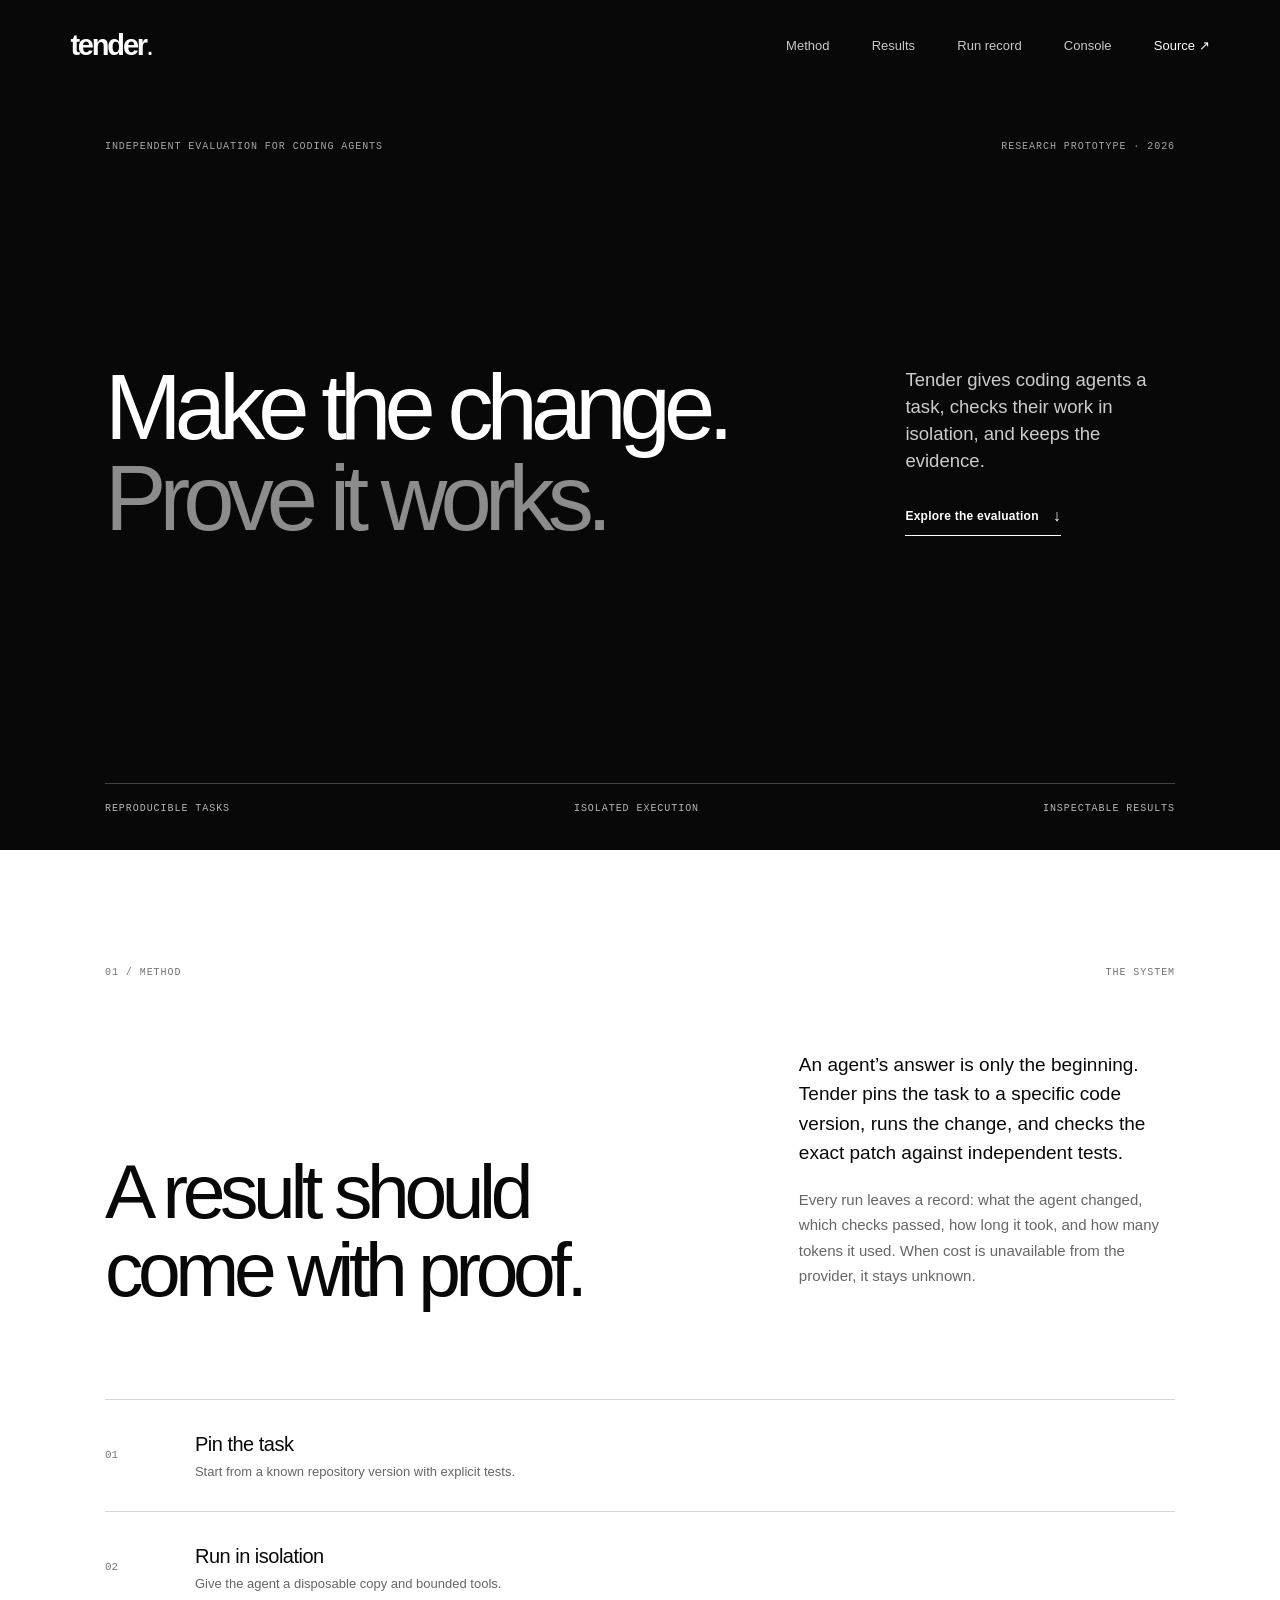
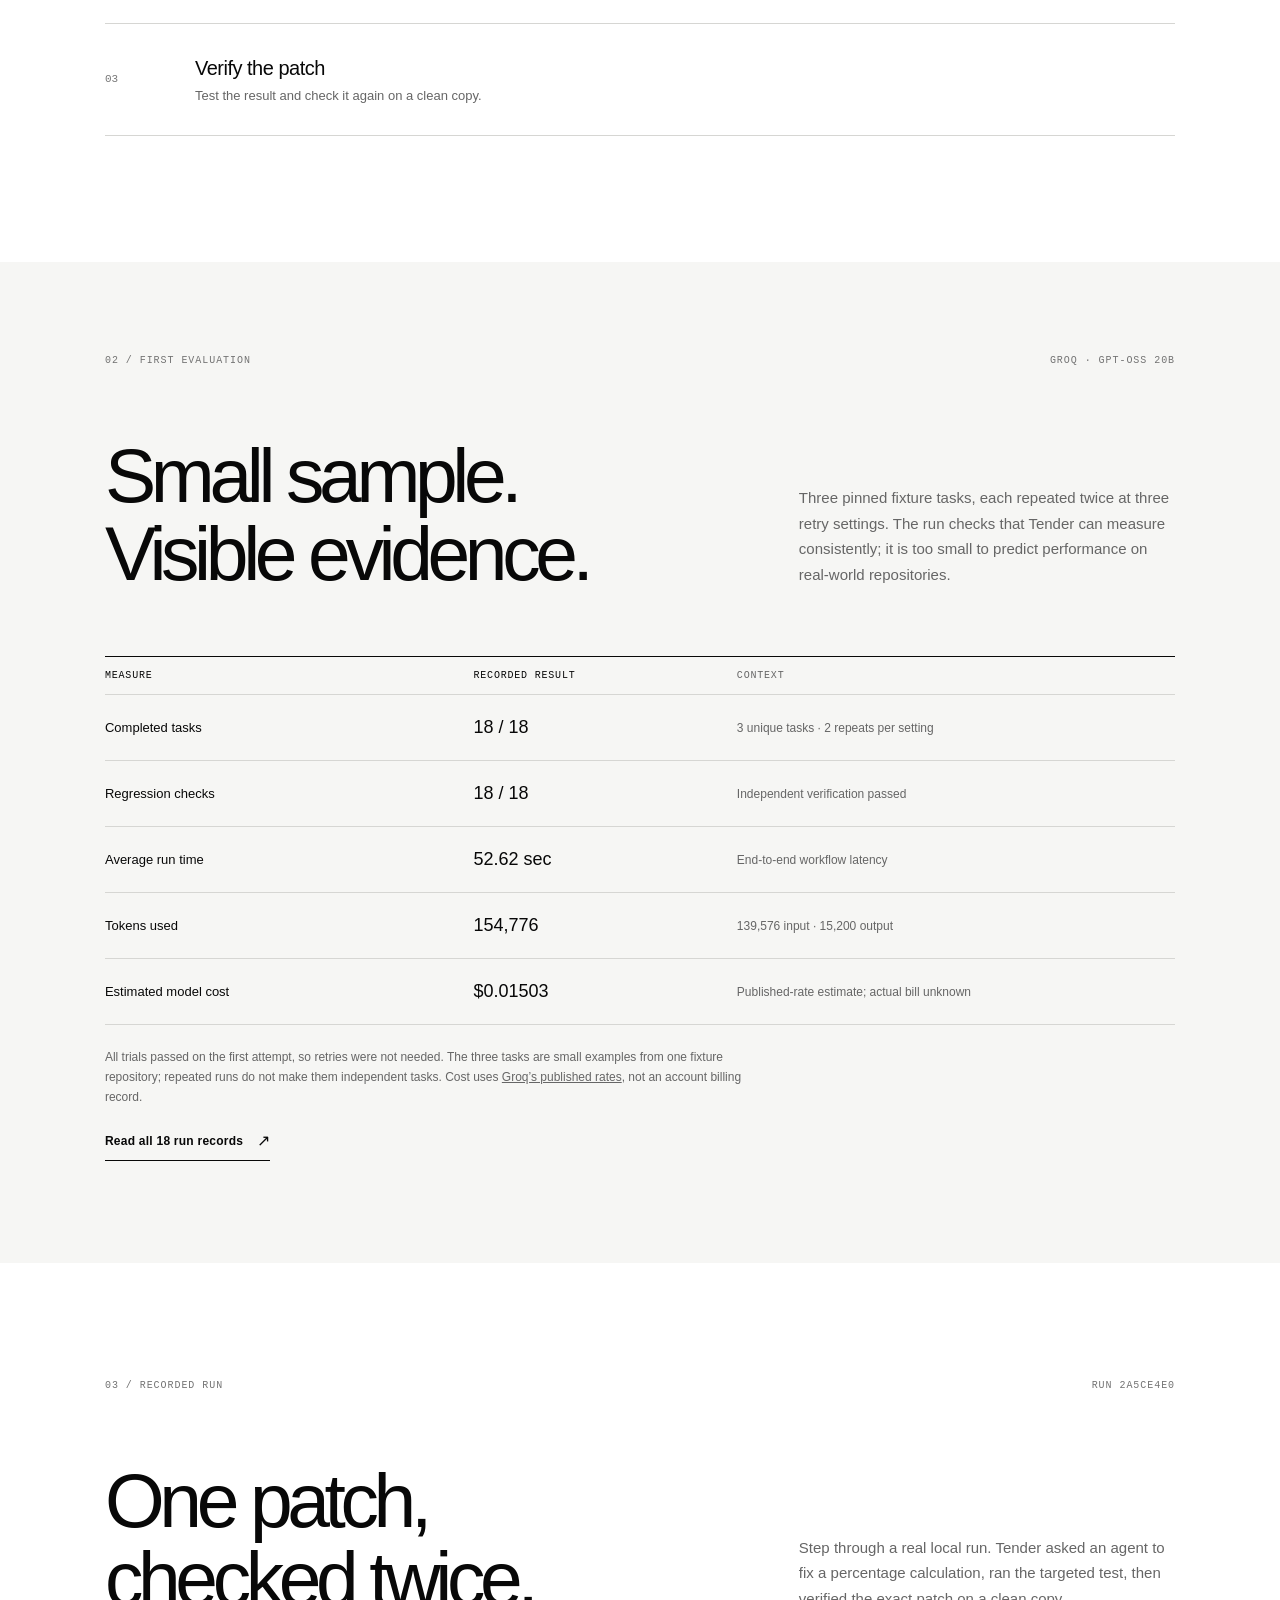
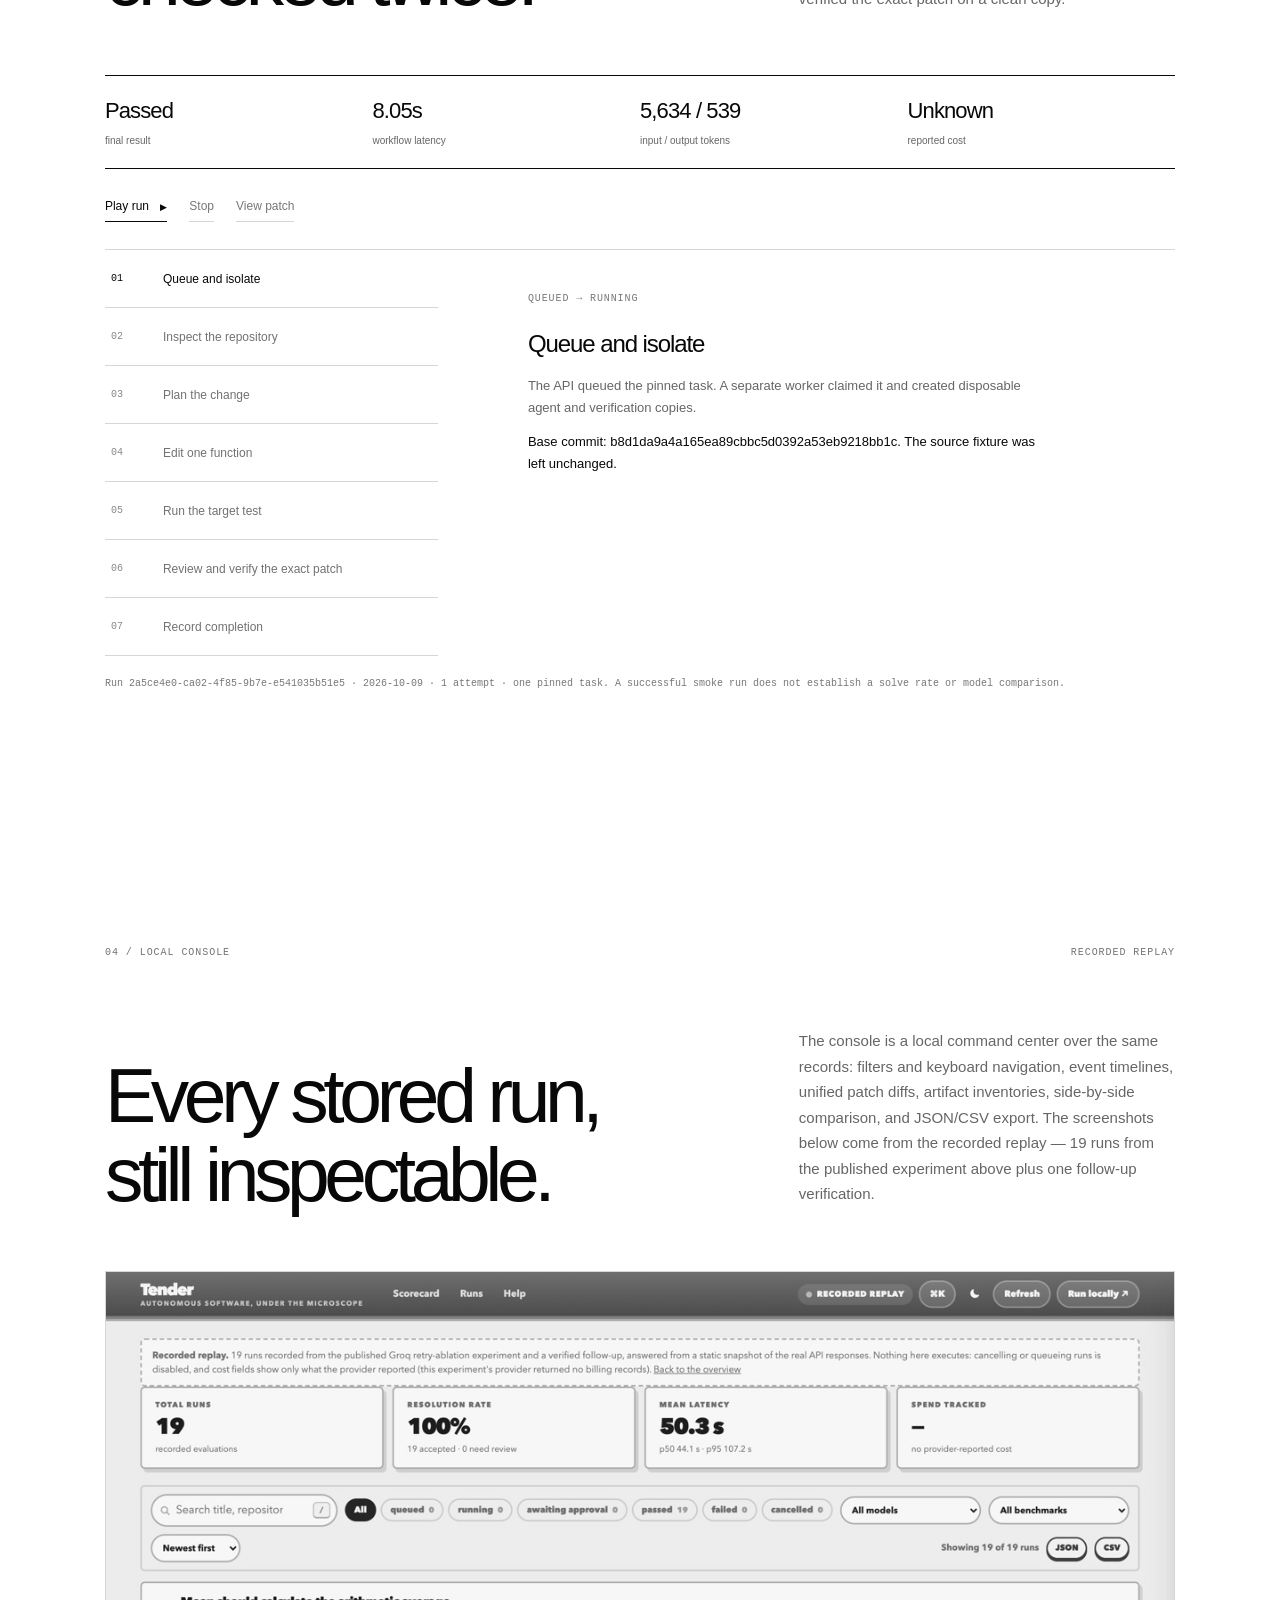
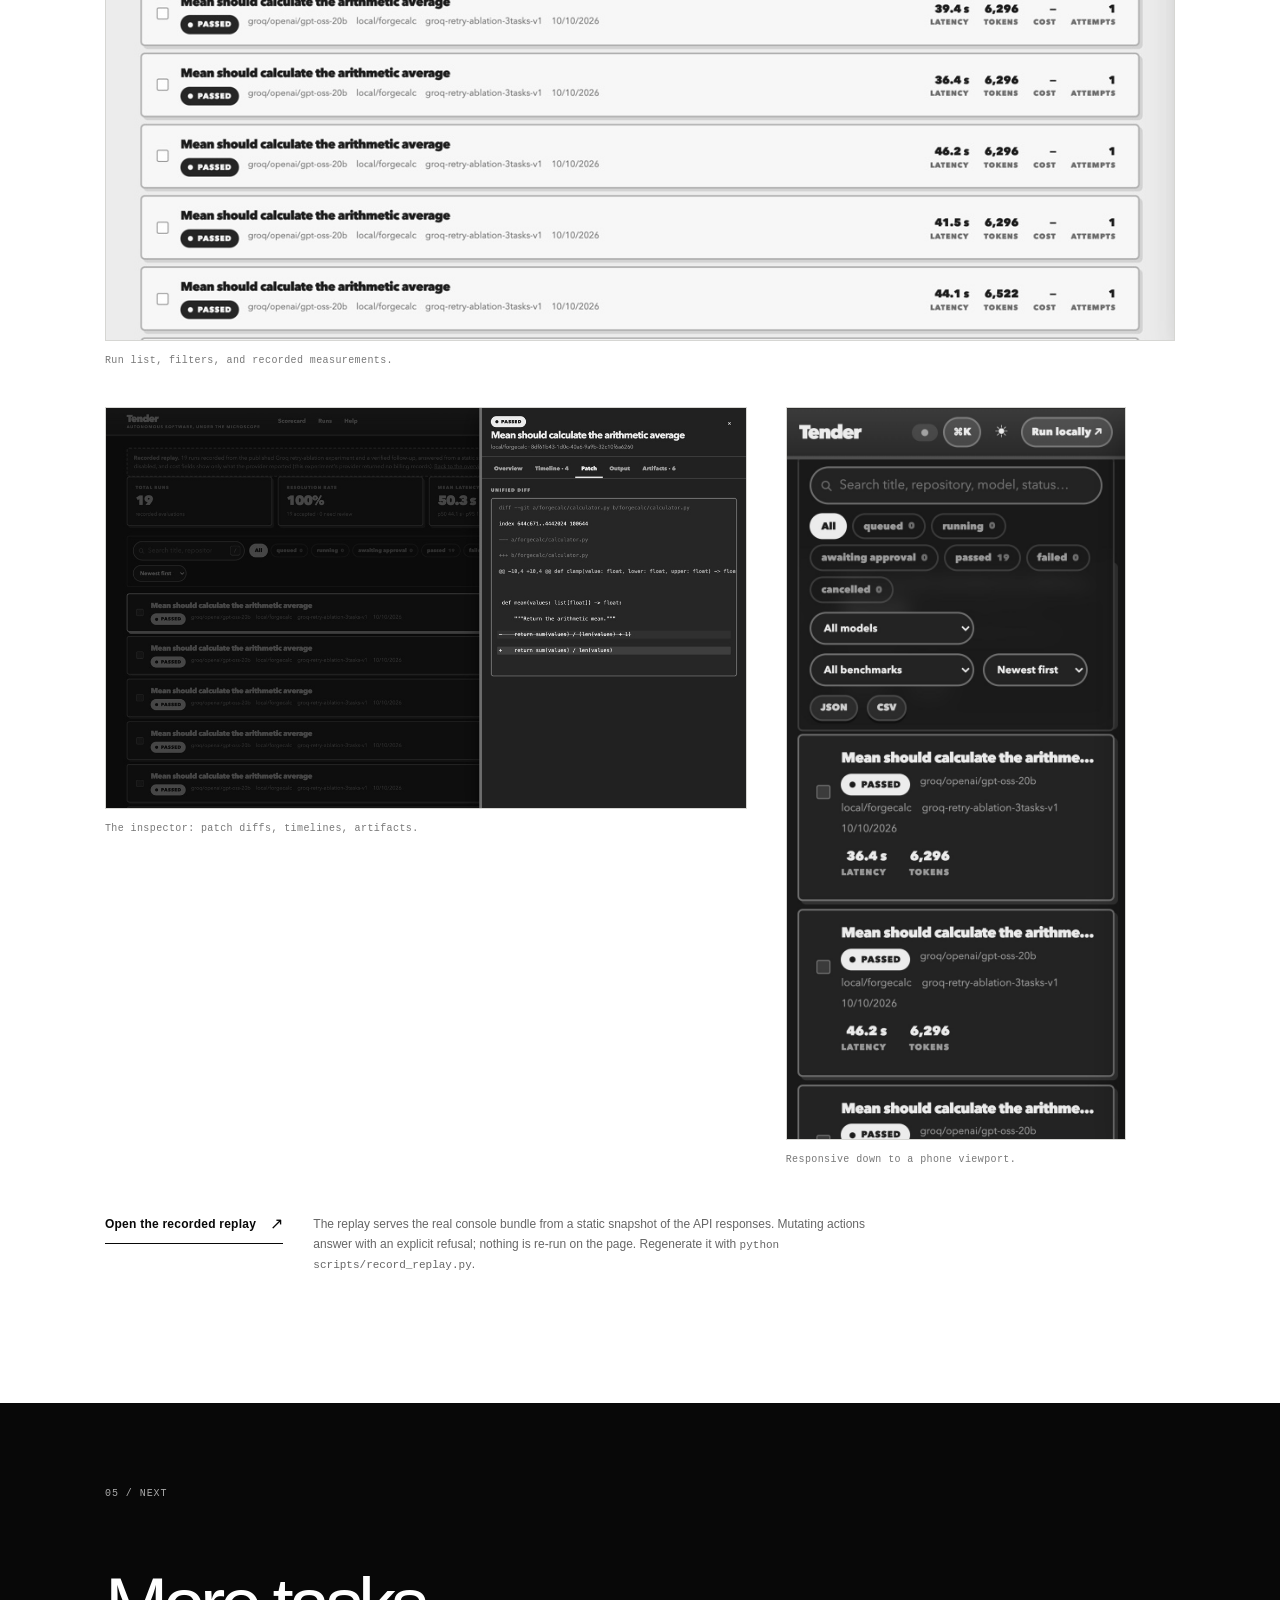
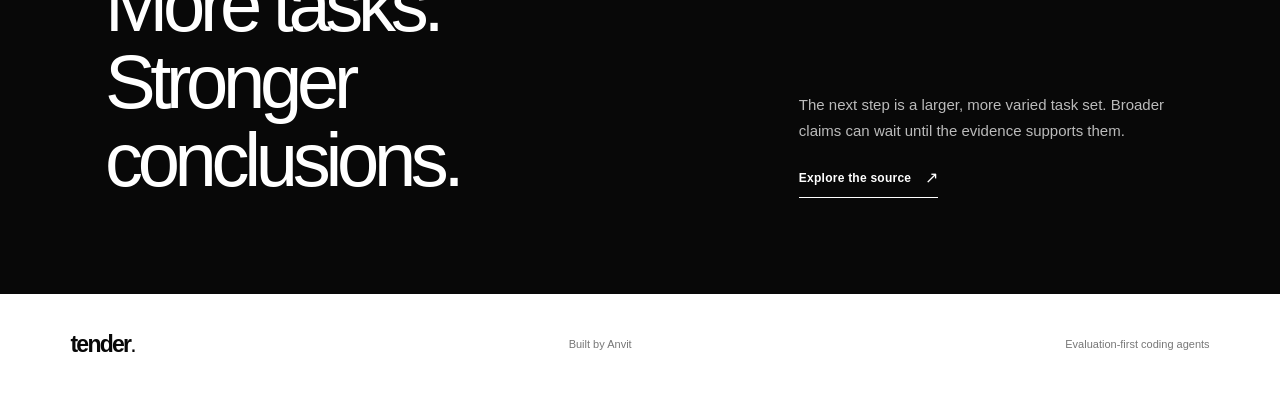
==== commit 88d62fa8: "Publish a recorded console replay with the portfolio demo Portfolio: add a "Local console" section w" ====
--- a/demo/index.html
+++ b/demo/index.html
@@ -17,7 +17,8 @@
       <a href="#method">Method</a>
       <a href="#results">Results</a>
       <a href="#run">Run record</a>
-      <a class="nav-source" href="https://github.com/AnvitDevadiga/ForgeBench" target="_blank" rel="noreferrer">Source <span aria-hidden="true">↗</span></a>
+      <a href="#console">Console</a>
+      <a class="nav-source" href="https://github.com/AnvitDevadiga/tender" target="_blank" rel="noreferrer">Source <span aria-hidden="true">↗</span></a>
     </nav>
   </header>
 
@@ -63,7 +64,7 @@
           <div class="result-row" role="row"><span role="cell">Estimated model cost</span><strong role="cell">$0.01503</strong><span role="cell">Published-rate estimate; actual bill unknown</span></div>
         </div>
         <p class="results-note">All trials passed on the first attempt, so retries were not needed. The three tasks are small examples from one fixture repository; repeated runs do not make them independent tasks. Cost uses <a href="https://console.groq.com/docs/model/openai/gpt-oss-20b" target="_blank" rel="noreferrer">Groq’s published rates</a>, not an account billing record.</p>
-        <a class="text-link" href="../docs/experiments/groq-retry-ablation-3tasks-v1.json">Read all 18 run records <span aria-hidden="true">↗</span></a>
+        <a class="text-link" href="docs/experiments/groq-retry-ablation-3tasks-v1.json">Read all 18 run records <span aria-hidden="true">↗</span></a>
       </div>
     </section>
 
@@ -83,11 +84,37 @@
       <p class="trace-note" id="trace-caveat"></p>
     </section>
 
+    <section class="console-section section-wrap" id="console" aria-labelledby="console-title">
+      <div class="section-kicker"><span>04 / Local console</span><span>Recorded replay</span></div>
+      <div class="console-heading">
+        <h2 id="console-title">Every stored run,<br>still inspectable.</h2>
+        <p>The console is a local command center over the same records: filters and keyboard navigation, event timelines, unified patch diffs, artifact inventories, side-by-side comparison, and JSON/CSV export. The screenshots below come from the recorded replay — 19 runs from the published experiment above plus one follow-up verification.</p>
+      </div>
+      <div class="console-grid">
+        <figure class="console-shot console-shot-wide">
+          <img src="assets/dashboard-overview.jpg" alt="Tender console in light mode: status filters, search, and recorded latency, tokens, and cost for each run." width="1200" height="750" loading="lazy" />
+          <figcaption>Run list, filters, and recorded measurements.</figcaption>
+        </figure>
+        <figure class="console-shot">
+          <img src="assets/dashboard-drawer.jpg" alt="Run inspector in dark mode showing a unified diff of the recorded patch." width="1200" height="750" loading="lazy" />
+          <figcaption>The inspector: patch diffs, timelines, artifacts.</figcaption>
+        </figure>
+        <figure class="console-shot console-shot-tall">
+          <img src="assets/dashboard-mobile.jpg" alt="The console on a phone viewport: status chips, filters, and run cards." width="780" height="1688" loading="lazy" />
+          <figcaption>Responsive down to a phone viewport.</figcaption>
+        </figure>
+      </div>
+      <div class="console-actions">
+        <a class="text-link" href="replay/">Open the recorded replay <span aria-hidden="true">↗</span></a>
+        <p class="console-note">The replay serves the real console bundle from a static snapshot of the API responses. Mutating actions answer with an explicit refusal; nothing is re-run on the page. Regenerate it with <code>python scripts/record_replay.py</code>.</p>
+      </div>
+    </section>
+
     <section class="next-step" aria-labelledby="next-title">
       <div class="section-wrap next-inner">
-        <span class="section-kicker">04 / Next</span>
+        <span class="section-kicker">05 / Next</span>
         <h2 id="next-title">More tasks.<br>Stronger conclusions.</h2>
-        <div><p>The next step is a larger, more varied task set. Broader claims can wait until the evidence supports them.</p><a class="text-link light-link" href="https://github.com/AnvitDevadiga/ForgeBench" target="_blank" rel="noreferrer">Explore the source <span aria-hidden="true">↗</span></a></div>
+        <div><p>The next step is a larger, more varied task set. Broader claims can wait until the evidence supports them.</p><a class="text-link light-link" href="https://github.com/AnvitDevadiga/tender" target="_blank" rel="noreferrer">Explore the source <span aria-hidden="true">↗</span></a></div>
       </div>
     </section>
   </main>
--- a/demo/styles.css
+++ b/demo/styles.css
@@ -98,6 +98,18 @@
 .site-footer { width: min(100%, var(--content)); min-height: 100px; margin-inline: auto; padding: 28px clamp(24px, 5.5vw, 84px); display: flex; justify-content: space-between; align-items: center; gap: 20px; background: var(--white); font-size: 11px; }
 .site-footer .wordmark { font-size: 23px; }
 .site-footer > span { color: #777; }
+.console-section { padding-block: 116px 128px; }
+.console-heading { display: grid; grid-template-columns: 1fr .65fr; gap: 9vw; align-items: end; margin-top: 68px; }
+.console-heading p { max-width: 430px; margin: 0 0 6px; color: var(--ink-muted); font-size: 15px; line-height: 1.7; }
+.console-grid { display: grid; grid-template-columns: 1.65fr 1fr; gap: clamp(20px, 3vw, 40px); margin-top: 58px; }
+.console-shot { margin: 0; }
+.console-shot-wide { grid-column: 1 / -1; }
+.console-shot img { display: block; width: 100%; height: auto; border: 1px solid var(--rule); }
+.console-shot-tall img { max-width: 340px; }
+.console-shot figcaption { margin-top: 12px; color: #777; font: 10px/1.6 "SFMono-Regular", Consolas, monospace; letter-spacing: .04em; }
+.console-actions { display: flex; align-items: baseline; gap: 30px; flex-wrap: wrap; margin-top: 44px; }
+.console-note { max-width: 560px; margin: 0; color: var(--ink-muted); font-size: 12px; line-height: 1.65; }
+.console-note code { font: 11px "SFMono-Regular", Consolas, monospace; }
 
 @media (max-width: 760px) {
   .site-header { height: 74px; }
@@ -139,6 +151,9 @@
   .trace-list { display: grid; grid-template-columns: 1fr 1fr; column-gap: 16px; }
   .trace-step { min-height: 54px; grid-template-columns: 25px 1fr; gap: 6px; font-size: 10px; }
   .trace-detail { min-height: 260px; padding-block: 26px; }
+  .console-section { padding-block: 78px; }
+  .console-heading { grid-template-columns: 1fr; gap: 24px; margin-top: 48px; }
+  .console-grid { grid-template-columns: 1fr; margin-top: 40px; }
   .next-step { padding-block: 70px; }
   .next-inner { grid-template-columns: 1fr; gap: 26px; }
   .next-inner .section-kicker { margin-bottom: 16px; }
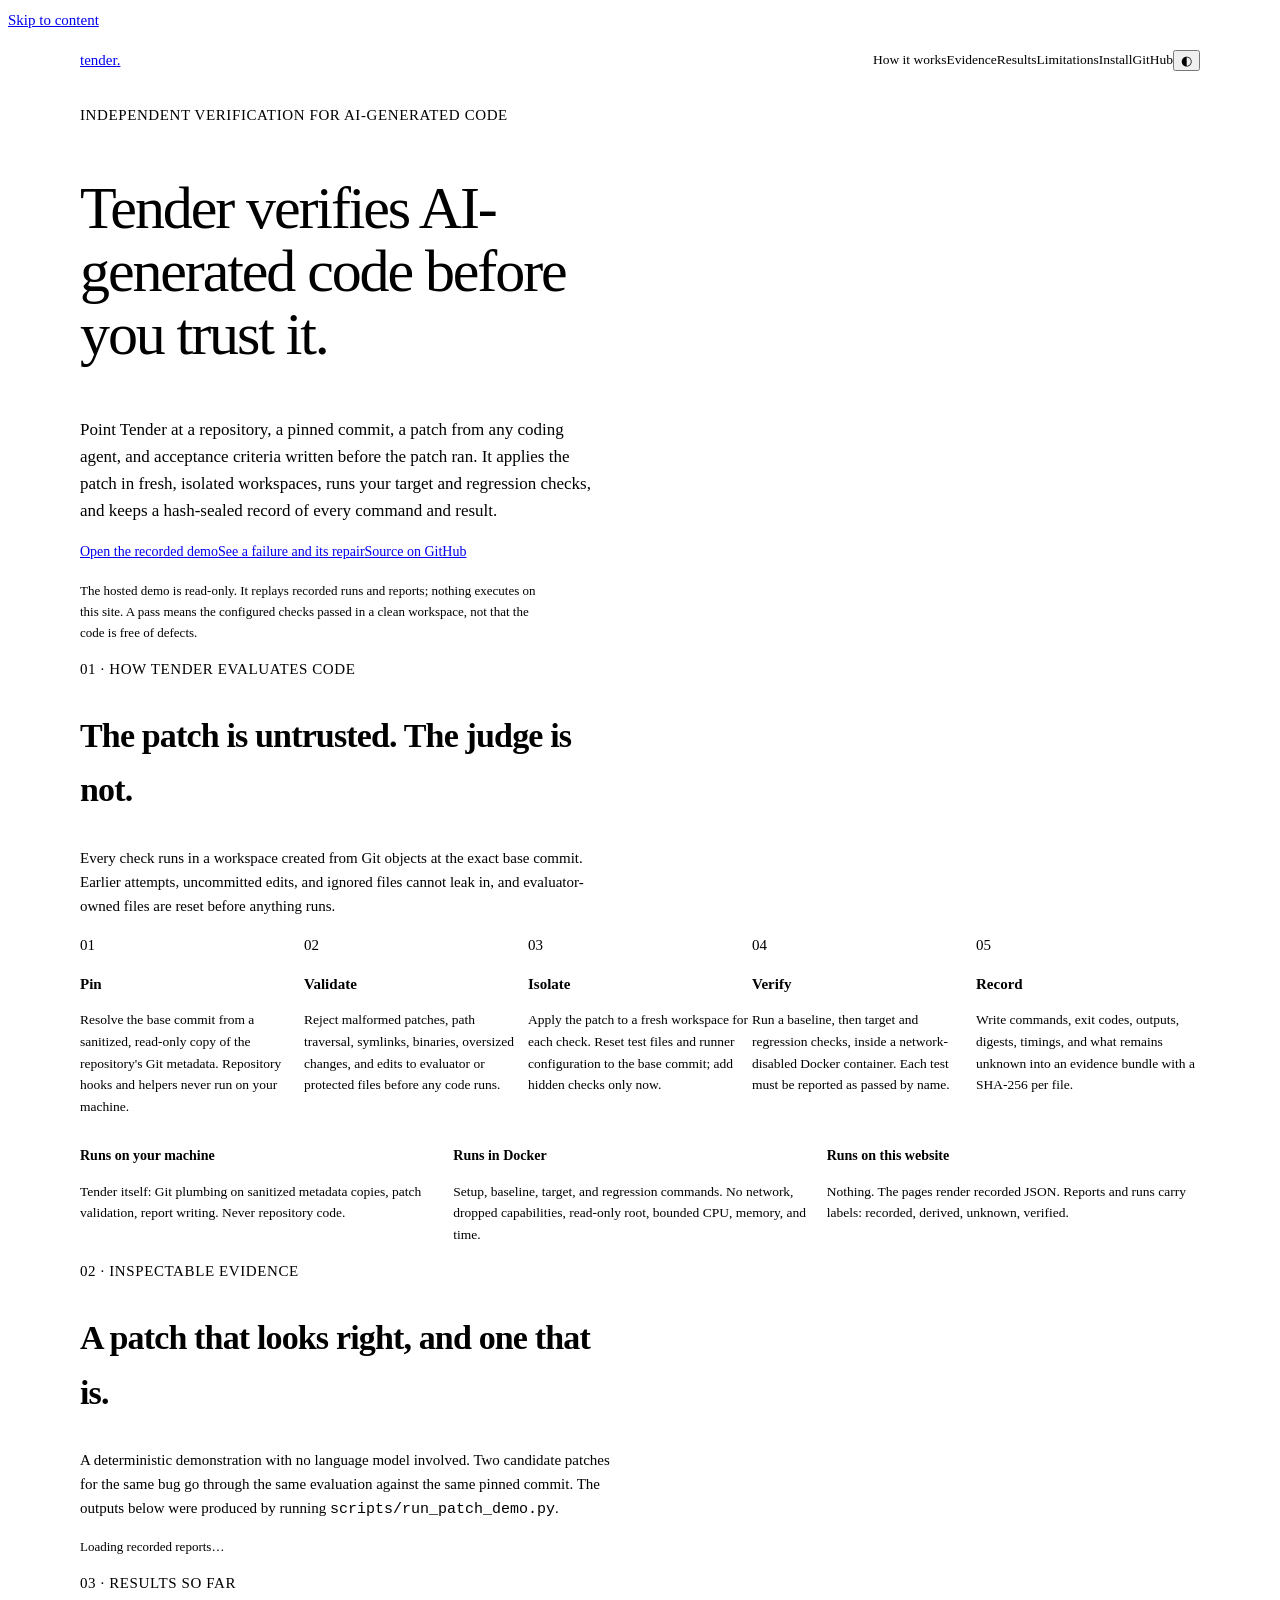
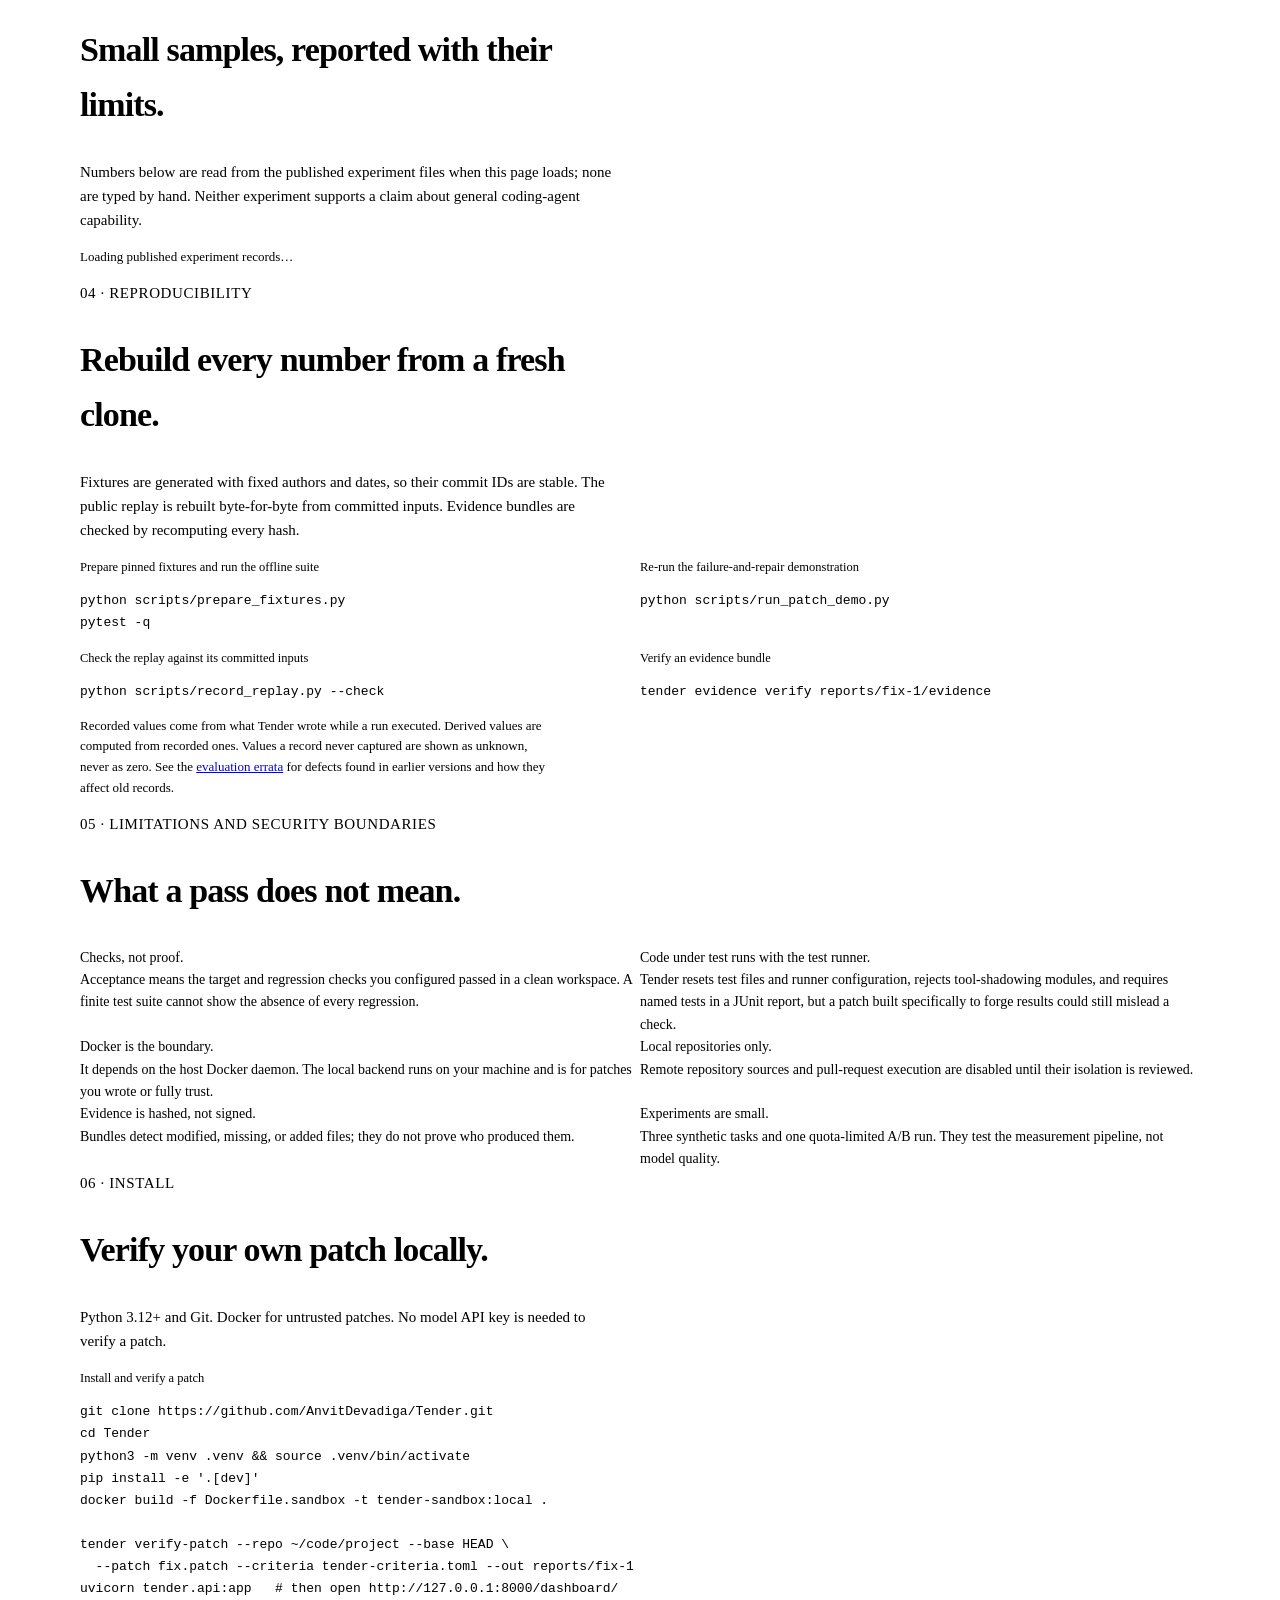
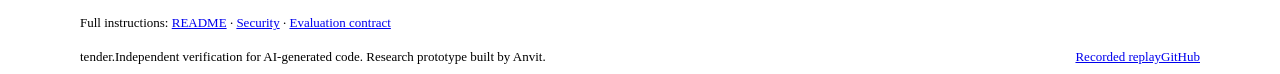
==== commit fa8fc66f: "Phase 3: redesign the interface as a monochrome developer tool - Design system: strict grayscale tok" ====
--- a/demo/index.html
+++ b/demo/index.html
@@ -3,123 +3,148 @@
 <head>
   <meta charset="utf-8">
   <meta name="viewport" content="width=device-width, initial-scale=1">
-  <meta name="theme-color" content="#080808">
-  <meta name="description" content="Tender evaluates coding agents through reproducible tasks, isolated runs, and inspectable evidence.">
-  <title>Tender — coding agents, measured</title>
+  <meta name="color-scheme" content="light dark">
+  <title>Tender — verify AI-generated code before you trust it</title>
+  <meta name="description" content="Tender applies a patch from any coding agent to fresh, isolated workspaces at a pinned commit, runs target and regression checks fixed in advance, and keeps hash-sealed evidence of what happened.">
   <link rel="icon" href="favicon.svg" type="image/svg+xml">
+  <link rel="stylesheet" href="dashboard/styles.css">
   <link rel="stylesheet" href="styles.css">
+  <script type="module" src="demo.js"></script>
 </head>
 <body>
   <a class="skip-link" href="#main">Skip to content</a>
   <header class="site-header">
-    <a class="wordmark" href="#top" aria-label="Tender home">tender<span>.</span></a>
-    <nav aria-label="Main navigation">
-      <a href="#method">Method</a>
-      <a href="#results">Results</a>
-      <a href="#run">Run record</a>
-      <a href="#console">Console</a>
-      <a class="nav-source" href="https://github.com/AnvitDevadiga/tender" target="_blank" rel="noreferrer">Source <span aria-hidden="true">↗</span></a>
-    </nav>
+    <div class="site-header-inner">
+      <a class="wordmark" href="#top" aria-label="Tender, back to top">tender<span>.</span></a>
+      <button class="btn ghost small menu-toggle" type="button" aria-expanded="false" aria-controls="site-nav" data-menu-toggle>Menu</button>
+      <nav class="site-nav" id="site-nav" aria-label="Sections">
+        <a href="#how">How it works</a>
+        <a href="#evidence">Evidence</a>
+        <a href="#results">Results</a>
+        <a href="#limits">Limitations</a>
+        <a href="#install">Install</a>
+        <a href="https://github.com/AnvitDevadiga/Tender" target="_blank" rel="noreferrer">GitHub</a>
+      </nav>
+      <button class="btn ghost icon" type="button" data-theme-toggle aria-label="Switch color theme">◐</button>
+    </div>
   </header>
 
   <main id="main">
-    <section class="hero" id="top" aria-labelledby="hero-title">
-      <div class="hero-meta"><span>Independent evaluation for coding agents</span><span>Research prototype · 2026</span></div>
-      <div class="hero-content">
-        <h1 id="hero-title">Make the change.<br><span>Prove it works.</span></h1>
-        <div class="hero-aside">
-          <p>Tender gives coding agents a task, checks their work in isolation, and keeps the evidence.</p>
-          <a class="text-link light-link" href="#results">Explore the evaluation <span aria-hidden="true">↓</span></a>
-        </div>
+    <section class="hero section-wrap" id="top" aria-labelledby="hero-title">
+      <p class="eyebrow">Independent verification for AI-generated code</p>
+      <h1 id="hero-title">Tender verifies AI-generated code before you trust it.</h1>
+      <p class="lede">Point Tender at a repository, a pinned commit, a patch from any coding agent, and acceptance criteria written before the patch ran. It applies the patch in fresh, isolated workspaces, runs your target and regression checks, and keeps a hash-sealed record of every command and result.</p>
+      <div class="hero-actions">
+        <a class="btn primary" href="replay/#/reports">Open the recorded demo</a>
+        <a class="btn" href="#evidence">See a failure and its repair</a>
+        <a class="btn ghost" href="https://github.com/AnvitDevadiga/Tender" target="_blank" rel="noreferrer">Source on GitHub</a>
       </div>
-      <div class="hero-bottom"><span>Reproducible tasks</span><span>Isolated execution</span><span>Inspectable results</span></div>
+      <p class="fineprint">The hosted demo is read-only. It replays recorded runs and reports; nothing executes on this site. A pass means the configured checks passed in a clean workspace, not that the code is free of defects.</p>
+      <div class="hero-proof" id="hero-proof" aria-live="polite"></div>
     </section>
 
-    <section class="intro section-wrap" id="method" aria-labelledby="method-title">
-      <div class="section-kicker"><span>01 / Method</span><span>The system</span></div>
-      <div class="intro-grid">
-        <h2 id="method-title">A result should<br>come with proof.</h2>
-        <div class="intro-copy">
-          <p class="lead">An agent’s answer is only the beginning. Tender pins the task to a specific code version, runs the change, and checks the exact patch against independent tests.</p>
-          <p>Every run leaves a record: what the agent changed, which checks passed, how long it took, and how many tokens it used. When cost is unavailable from the provider, it stays unknown.</p>
-        </div>
-      </div>
-      <div class="method-list">
-        <article><span class="method-index">01</span><div><h3>Pin the task</h3><p>Start from a known repository version with explicit tests.</p></div></article>
-        <article><span class="method-index">02</span><div><h3>Run in isolation</h3><p>Give the agent a disposable copy and bounded tools.</p></div></article>
-        <article><span class="method-index">03</span><div><h3>Verify the patch</h3><p>Test the result and check it again on a clean copy.</p></div></article>
+    <section class="band section-wrap" id="how" aria-labelledby="how-title">
+      <header class="section-head">
+        <span class="kicker">01 · How Tender evaluates code</span>
+        <h2 id="how-title">The patch is untrusted. The judge is not.</h2>
+        <p>Every check runs in a workspace created from Git objects at the exact base commit. Earlier attempts, uncommitted edits, and ignored files cannot leak in, and evaluator-owned files are reset before anything runs.</p>
+      </header>
+      <ol class="pipeline">
+        <li><span class="step">01</span><h3>Pin</h3><p>Resolve the base commit from a sanitized, read-only copy of the repository's Git metadata. Repository hooks and helpers never run on your machine.</p></li>
+        <li><span class="step">02</span><h3>Validate</h3><p>Reject malformed patches, path traversal, symlinks, binaries, oversized changes, and edits to evaluator or protected files before any code runs.</p></li>
+        <li><span class="step">03</span><h3>Isolate</h3><p>Apply the patch to a fresh workspace for each check. Reset test files and runner configuration to the base commit; add hidden checks only now.</p></li>
+        <li><span class="step">04</span><h3>Verify</h3><p>Run a baseline, then target and regression checks, inside a network-disabled Docker container. Each test must be reported as passed by name.</p></li>
+        <li><span class="step">05</span><h3>Record</h3><p>Write commands, exit codes, outputs, digests, timings, and what remains unknown into an evidence bundle with a SHA-256 per file.</p></li>
+      </ol>
+      <div class="where">
+        <div><h3>Runs on your machine</h3><p>Tender itself: Git plumbing on sanitized metadata copies, patch validation, report writing. Never repository code.</p></div>
+        <div><h3>Runs in Docker</h3><p>Setup, baseline, target, and regression commands. No network, dropped capabilities, read-only root, bounded CPU, memory, and time.</p></div>
+        <div><h3>Runs on this website</h3><p>Nothing. The pages render recorded JSON. Reports and runs carry labels: recorded, derived, unknown, verified.</p></div>
       </div>
     </section>
 
-    <section class="results" id="results" aria-labelledby="results-title">
-      <div class="section-wrap">
-        <div class="section-kicker"><span>02 / First evaluation</span><span>Groq · GPT-OSS 20B</span></div>
-        <div class="results-heading"><h2 id="results-title">Small sample.<br>Visible evidence.</h2><p>Three pinned fixture tasks, each repeated twice at three retry settings. The run checks that Tender can measure consistently; it is too small to predict performance on real-world repositories.</p></div>
-        <div class="result-table" role="table" aria-label="Evaluation results">
-          <div class="result-row result-head" role="row"><span role="columnheader">Measure</span><span role="columnheader">Recorded result</span><span role="columnheader">Context</span></div>
-          <div class="result-row" role="row"><span role="cell">Completed tasks</span><strong role="cell">18 / 18</strong><span role="cell">3 unique tasks · 2 repeats per setting</span></div>
-          <div class="result-row" role="row"><span role="cell">Regression checks</span><strong role="cell">18 / 18</strong><span role="cell">Independent verification passed</span></div>
-          <div class="result-row" role="row"><span role="cell">Average run time</span><strong role="cell">52.62 sec</strong><span role="cell">End-to-end workflow latency</span></div>
-          <div class="result-row" role="row"><span role="cell">Tokens used</span><strong role="cell">154,776</strong><span role="cell">139,576 input · 15,200 output</span></div>
-          <div class="result-row" role="row"><span role="cell">Estimated model cost</span><strong role="cell">$0.01503</strong><span role="cell">Published-rate estimate; actual bill unknown</span></div>
-        </div>
-        <p class="results-note">All trials passed on the first attempt, so retries were not needed. The three tasks are small examples from one fixture repository; repeated runs do not make them independent tasks. Cost uses <a href="https://console.groq.com/docs/model/openai/gpt-oss-20b" target="_blank" rel="noreferrer">Groq’s published rates</a>, not an account billing record.</p>
-        <a class="text-link" href="docs/experiments/groq-retry-ablation-3tasks-v1.json">Read all 18 run records <span aria-hidden="true">↗</span></a>
+    <section class="band section-wrap" id="evidence" aria-labelledby="evidence-title">
+      <header class="section-head">
+        <span class="kicker">02 · Inspectable evidence</span>
+        <h2 id="evidence-title">A patch that looks right, and one that is.</h2>
+        <p>A deterministic demonstration with no language model involved. Two candidate patches for the same bug go through the same evaluation against the same pinned commit. The outputs below were produced by running <code>scripts/run_patch_demo.py</code>.</p>
+      </header>
+      <div class="demo" id="patch-demo">
+        <p class="fineprint">Loading recorded reports…</p>
       </div>
     </section>
 
-    <section class="run-section section-wrap" id="run" aria-labelledby="run-title">
-      <div class="section-kicker"><span>03 / Recorded run</span><span>Run 2a5ce4e0</span></div>
-      <div class="run-heading"><h2 id="run-title">One patch,<br>checked twice.</h2><p>Step through a real local run. Tender asked an agent to fix a percentage calculation, ran the targeted test, then verified the exact patch on a clean copy.</p></div>
-      <div class="trace-metrics" id="trace-metrics" aria-label="Recorded run measurements"></div>
-      <div class="trace-controls">
-        <button id="play-trace" type="button">Play run <span aria-hidden="true">▶</span></button>
-        <button id="stop-trace" type="button" class="quiet-button">Stop</button>
-        <button id="show-patch" type="button" class="quiet-button">View patch</button>
-      </div>
-      <div class="trace-layout">
-        <nav id="trace-list" class="trace-list" aria-label="Run timeline"></nav>
-        <article id="trace-detail" class="trace-detail" aria-live="polite"><p>Loading recorded run…</p></article>
-      </div>
-      <p class="trace-note" id="trace-caveat"></p>
-    </section>
-
-    <section class="console-section section-wrap" id="console" aria-labelledby="console-title">
-      <div class="section-kicker"><span>04 / Local console</span><span>Recorded replay</span></div>
-      <div class="console-heading">
-        <h2 id="console-title">Every stored run,<br>still inspectable.</h2>
-        <p>The console is a local command center over the same records: filters and keyboard navigation, event timelines, unified patch diffs, artifact inventories, side-by-side comparison, and JSON/CSV export. The screenshots below come from the recorded replay — 19 runs from the published experiment above plus one follow-up verification.</p>
-      </div>
-      <div class="console-grid">
-        <figure class="console-shot console-shot-wide">
-          <img src="assets/dashboard-overview.jpg" alt="Tender console in light mode: status filters, search, and recorded latency, tokens, and cost for each run." width="1200" height="750" loading="lazy" />
-          <figcaption>Run list, filters, and recorded measurements.</figcaption>
-        </figure>
-        <figure class="console-shot">
-          <img src="assets/dashboard-drawer.jpg" alt="Run inspector in dark mode showing a unified diff of the recorded patch." width="1200" height="750" loading="lazy" />
-          <figcaption>The inspector: patch diffs, timelines, artifacts.</figcaption>
-        </figure>
-        <figure class="console-shot console-shot-tall">
-          <img src="assets/dashboard-mobile.jpg" alt="The console on a phone viewport: status chips, filters, and run cards." width="780" height="1688" loading="lazy" />
-          <figcaption>Responsive down to a phone viewport.</figcaption>
-        </figure>
-      </div>
-      <div class="console-actions">
-        <a class="text-link" href="replay/">Open the recorded replay <span aria-hidden="true">↗</span></a>
-        <p class="console-note">The replay serves the real console bundle from a static snapshot of the API responses. Mutating actions answer with an explicit refusal; nothing is re-run on the page. Regenerate it with <code>python scripts/record_replay.py</code>.</p>
+    <section class="band section-wrap" id="results" aria-labelledby="results-title">
+      <header class="section-head">
+        <span class="kicker">03 · Results so far</span>
+        <h2 id="results-title">Small samples, reported with their limits.</h2>
+        <p>Numbers below are read from the published experiment files when this page loads; none are typed by hand. Neither experiment supports a claim about general coding-agent capability.</p>
+      </header>
+      <div class="results" id="results-data">
+        <p class="fineprint">Loading published experiment records…</p>
       </div>
     </section>
 
-    <section class="next-step" aria-labelledby="next-title">
-      <div class="section-wrap next-inner">
-        <span class="section-kicker">05 / Next</span>
-        <h2 id="next-title">More tasks.<br>Stronger conclusions.</h2>
-        <div><p>The next step is a larger, more varied task set. Broader claims can wait until the evidence supports them.</p><a class="text-link light-link" href="https://github.com/AnvitDevadiga/tender" target="_blank" rel="noreferrer">Explore the source <span aria-hidden="true">↗</span></a></div>
+    <section class="band section-wrap" id="reproduce" aria-labelledby="reproduce-title">
+      <header class="section-head">
+        <span class="kicker">04 · Reproducibility</span>
+        <h2 id="reproduce-title">Rebuild every number from a fresh clone.</h2>
+        <p>Fixtures are generated with fixed authors and dates, so their commit IDs are stable. The public replay is rebuilt byte-for-byte from committed inputs. Evidence bundles are checked by recomputing every hash.</p>
+      </header>
+      <div class="code-grid">
+        <figure><figcaption>Prepare pinned fixtures and run the offline suite</figcaption><pre><code>python scripts/prepare_fixtures.py
+pytest -q</code></pre></figure>
+        <figure><figcaption>Re-run the failure-and-repair demonstration</figcaption><pre><code>python scripts/run_patch_demo.py</code></pre></figure>
+        <figure><figcaption>Check the replay against its committed inputs</figcaption><pre><code>python scripts/record_replay.py --check</code></pre></figure>
+        <figure><figcaption>Verify an evidence bundle</figcaption><pre><code>tender evidence verify reports/fix-1/evidence</code></pre></figure>
       </div>
+      <p class="fineprint">Recorded values come from what Tender wrote while a run executed. Derived values are computed from recorded ones. Values a record never captured are shown as unknown, never as zero. See the <a href="https://github.com/AnvitDevadiga/Tender/blob/main/docs/EVALUATION_ERRATA.md">evaluation errata</a> for defects found in earlier versions and how they affect old records.</p>
+    </section>
+
+    <section class="band section-wrap" id="limits" aria-labelledby="limits-title">
+      <header class="section-head">
+        <span class="kicker">05 · Limitations and security boundaries</span>
+        <h2 id="limits-title">What a pass does not mean.</h2>
+      </header>
+      <ul class="limits">
+        <li><strong>Checks, not proof.</strong> Acceptance means the target and regression checks you configured passed in a clean workspace. A finite test suite cannot show the absence of every regression.</li>
+        <li><strong>Code under test runs with the test runner.</strong> Tender resets test files and runner configuration, rejects tool-shadowing modules, and requires named tests in a JUnit report, but a patch built specifically to forge results could still mislead a check.</li>
+        <li><strong>Docker is the boundary.</strong> It depends on the host Docker daemon. The local backend runs on your machine and is for patches you wrote or fully trust.</li>
+        <li><strong>Local repositories only.</strong> Remote repository sources and pull-request execution are disabled until their isolation is reviewed.</li>
+        <li><strong>Evidence is hashed, not signed.</strong> Bundles detect modified, missing, or added files; they do not prove who produced them.</li>
+        <li><strong>Experiments are small.</strong> Three synthetic tasks and one quota-limited A/B run. They test the measurement pipeline, not model quality.</li>
+      </ul>
+    </section>
+
+    <section class="band section-wrap" id="install" aria-labelledby="install-title">
+      <header class="section-head">
+        <span class="kicker">06 · Install</span>
+        <h2 id="install-title">Verify your own patch locally.</h2>
+        <p>Python 3.12+ and Git. Docker for untrusted patches. No model API key is needed to verify a patch.</p>
+      </header>
+      <div class="code-grid single">
+        <figure><figcaption>Install and verify a patch</figcaption><pre><code>git clone https://github.com/AnvitDevadiga/Tender.git
+cd Tender
+python3 -m venv .venv &amp;&amp; source .venv/bin/activate
+pip install -e '.[dev]'
+docker build -f Dockerfile.sandbox -t tender-sandbox:local .
+
+tender verify-patch --repo ~/code/project --base HEAD \
+  --patch fix.patch --criteria tender-criteria.toml --out reports/fix-1
+uvicorn tender.api:app   # then open http://127.0.0.1:8000/dashboard/</code></pre></figure>
+      </div>
+      <p class="fineprint">Full instructions: <a href="https://github.com/AnvitDevadiga/Tender#readme">README</a> · <a href="https://github.com/AnvitDevadiga/Tender/blob/main/docs/SECURITY.md">Security</a> · <a href="https://github.com/AnvitDevadiga/Tender/blob/main/docs/evaluation-contract.md">Evaluation contract</a></p>
     </section>
   </main>
 
-  <footer class="site-footer"><a class="wordmark" href="#top">tender<span>.</span></a><span>Built by Anvit</span><span>Evaluation-first coding agents</span></footer>
-  <script src="demo.js" defer></script>
+  <footer class="site-footer">
+    <div class="site-footer-inner">
+      <span class="wordmark">tender<span>.</span></span>
+      <span>Independent verification for AI-generated code. Research prototype built by Anvit.</span>
+      <span class="grow"></span>
+      <a href="replay/">Recorded replay</a>
+      <a href="https://github.com/AnvitDevadiga/Tender" target="_blank" rel="noreferrer">GitHub</a>
+    </div>
+  </footer>
 </body>
 </html>
--- a/demo/styles.css
+++ b/demo/styles.css
@@ -1,166 +1,603 @@
-:root {
-  color-scheme: light;
-  --black: #080808;
-  --white: #fff;
-  --paper: #f6f6f4;
-  --ink-muted: #666;
-  --rule: #d6d6d3;
-  --content: 1280px;
-  font-family: "Helvetica Neue", Helvetica, Arial, sans-serif;
-  font-synthesis: none;
-  text-rendering: optimizeLegibility;
-  -webkit-font-smoothing: antialiased;
-  -moz-osx-font-smoothing: grayscale;
-}
-
-* { box-sizing: border-box; }
-html { scroll-behavior: smooth; }
-body { margin: 0; background: var(--white); color: var(--black); line-height: 1.5; }
-a { color: inherit; }
-button { color: inherit; font: inherit; }
-.skip-link { position: absolute; top: 8px; left: 8px; z-index: 10; transform: translateY(-150%); background: var(--white); padding: 10px 14px; }
-.skip-link:focus { transform: none; }
-.site-header { position: absolute; z-index: 2; inset: 0 0 auto; width: 100%; max-width: var(--content); height: 92px; margin-inline: auto; padding: 0 clamp(24px, 5.5vw, 84px); display: flex; align-items: center; justify-content: space-between; color: var(--white); }
-.wordmark { font-size: 29px; font-weight: 650; letter-spacing: -.075em; text-decoration: none; }
-.wordmark span { font-weight: 400; }
-.site-header nav { display: flex; gap: clamp(18px, 3.3vw, 52px); align-items: center; }
-.site-header nav a { font-size: 13px; text-decoration: none; opacity: .78; transition: opacity .2s ease; }
-.site-header nav a:hover, .site-header nav a:focus-visible { opacity: 1; }
-.site-header nav .nav-source { opacity: 1; }
-.hero { min-height: min(850px, 100svh); padding: 140px clamp(24px, 8.2vw, 130px) 34px; display: flex; flex-direction: column; justify-content: space-between; background: var(--black); color: var(--white); }
-.hero-meta, .hero-bottom, .section-kicker { display: flex; justify-content: space-between; gap: 20px; font: 10px/1.4 "SFMono-Regular", Consolas, monospace; letter-spacing: .095em; text-transform: uppercase; }
-.hero-meta { color: #a6a6a6; }
-.hero-content { width: min(100%, var(--content)); margin: auto; padding: 60px 0 90px; display: grid; grid-template-columns: minmax(0, 1.45fr) minmax(230px, .55fr); align-items: end; gap: 7vw; }
-.hero h1 { margin: 0; font-size: clamp(58px, 7.2vw, 106px); font-weight: 400; line-height: .98; letter-spacing: -.075em; }
-.hero h1 span { color: #8c8c8c; }
-.hero-aside { max-width: 320px; padding-bottom: 8px; }
-.hero-aside p { margin: 0 0 28px; font-size: clamp(16px, 1.45vw, 20px); line-height: 1.45; color: #ccc; }
-.text-link { display: inline-flex; align-items: center; gap: 14px; padding: 0 0 7px; border-bottom: 1px solid currentColor; font-size: 12px; font-weight: 550; letter-spacing: .02em; text-decoration: none; }
-.text-link span { font-size: 16px; transition: transform .2s ease; }
-.text-link:hover span { transform: translate(2px, -2px); }
-.light-link { color: var(--white); }
-.hero-bottom { padding-top: 18px; border-top: 1px solid #424242; color: #b5b5b5; }
-.section-wrap { width: min(100%, var(--content)); margin-inline: auto; padding-inline: clamp(24px, 8.2vw, 130px); }
-.intro { padding-block: 116px 126px; }
-.section-kicker { color: #737373; }
-.intro-grid, .results-heading, .run-heading { display: grid; grid-template-columns: 1fr .65fr; gap: 9vw; align-items: end; }
-h2 { margin: 0; font-size: clamp(42px, 6vw, 78px); font-weight: 400; letter-spacing: -.07em; line-height: 1.02; }
-.intro-grid { margin-top: 70px; }
-.intro-copy { max-width: 475px; padding-bottom: 5px; }
-.intro-copy p, .run-heading p, .results-heading p, .next-inner > div p { color: var(--ink-muted); font-size: 15px; line-height: 1.7; }
-.intro-copy .lead { margin-top: 0; color: var(--black); font-size: 19px; line-height: 1.55; }
-.method-list { margin-top: 90px; border-top: 1px solid var(--rule); }
-.method-list article { min-height: 112px; display: grid; grid-template-columns: 90px 1fr; align-items: center; border-bottom: 1px solid var(--rule); }
-.method-index { font: 11px "SFMono-Regular", Consolas, monospace; color: #777; }
-.method-list h3 { margin: 0 0 3px; font-size: 20px; font-weight: 500; letter-spacing: -.025em; }
-.method-list p { margin: 0; color: var(--ink-muted); font-size: 13px; }
-.results { padding-block: 92px 102px; background: var(--paper); }
-.results-heading { margin-top: 68px; }
-.results-heading p { max-width: 425px; margin: 0 0 5px; }
-.result-table { margin-top: 64px; border-top: 1px solid var(--black); }
-.result-row { min-height: 66px; display: grid; grid-template-columns: 1fr .7fr 1.25fr; align-items: center; gap: 18px; border-bottom: 1px solid var(--rule); font-size: 13px; }
-.result-row strong { font-size: 18px; font-weight: 500; font-variant-numeric: tabular-nums; }
-.result-row > :last-child { color: var(--ink-muted); font-size: 12px; }
-.result-head { min-height: 38px; font: 10px "SFMono-Regular", Consolas, monospace; letter-spacing: .08em; text-transform: uppercase; }
-.result-head > :last-child { color: var(--ink-muted); font: inherit; }
-.results-note { max-width: 650px; margin: 23px 0 20px; color: var(--ink-muted); font-size: 12px; line-height: 1.65; }
-.run-section { padding-block: 116px 128px; }
-.run-heading { margin-top: 68px; }
-.run-heading p { max-width: 420px; margin: 0 0 6px; }
-.trace-metrics { display: grid; grid-template-columns: repeat(4, 1fr); margin-top: 58px; border-top: 1px solid var(--black); border-bottom: 1px solid var(--black); }
-.trace-metric { min-height: 92px; padding: 18px 14px 16px 0; }
-.trace-metric b { display: block; font-size: 22px; font-weight: 450; letter-spacing: -.04em; font-variant-numeric: tabular-nums; }
-.trace-metric span { display: block; margin-top: 6px; color: var(--ink-muted); font-size: 10px; }
-.trace-controls { display: flex; gap: 22px; margin-top: 28px; }
-.trace-controls button { padding: 0 0 6px; border: 0; border-bottom: 1px solid var(--black); background: transparent; font-size: 12px; cursor: pointer; }
-.trace-controls button span { margin-left: 8px; font-size: 9px; }
-.trace-controls .quiet-button { color: #777; border-color: var(--rule); }
-.trace-controls button:focus-visible, .trace-list button:focus-visible, a:focus-visible { outline: 2px solid currentColor; outline-offset: 4px; }
-.trace-layout { display: grid; grid-template-columns: minmax(220px, .68fr) minmax(0, 1.32fr); gap: clamp(30px, 7vw, 100px); margin-top: 27px; border-top: 1px solid var(--rule); }
-.trace-list { display: flex; flex-direction: column; }
-.trace-step { min-height: 58px; display: grid; grid-template-columns: 40px 1fr; align-items: center; gap: 12px; text-align: left; border: 0; border-bottom: 1px solid var(--rule); background: transparent; color: #727272; font-size: 12px; cursor: pointer; }
-.trace-step::before { content: attr(data-step); font: 10px "SFMono-Regular", Consolas, monospace; color: #888; }
-.trace-step[aria-current="true"] { color: var(--black); }
-.trace-step[aria-current="true"]::before { color: var(--black); }
-.trace-detail { min-height: 340px; padding: 34px 0; }
-.trace-detail .status { font: 10px "SFMono-Regular", Consolas, monospace; letter-spacing: .09em; text-transform: uppercase; color: #777; }
-.trace-detail h3 { margin: 18px 0 10px; font-size: 24px; font-weight: 450; letter-spacing: -.045em; }
-.trace-detail p { max-width: 520px; color: var(--ink-muted); font-size: 13px; line-height: 1.65; }
-.trace-detail .trace-evidence { color: var(--black); }
-.trace-note { margin-top: 20px; color: #777; font: 10px/1.6 "SFMono-Regular", Consolas, monospace; }
-.patch-view { margin-top: 18px; padding: 20px; overflow-x: auto; background: var(--black); color: var(--white); white-space: pre; font: 12px/1.7 "SFMono-Regular", Consolas, monospace; }
-.next-step { padding-block: 84px 96px; background: var(--black); color: var(--white); }
-.next-inner { display: grid; grid-template-columns: 1fr .65fr; column-gap: 9vw; align-items: end; }
-.next-inner .section-kicker { grid-column: 1 / -1; margin-bottom: 65px; color: #aaa; }
-.next-inner h2 { font-size: clamp(44px, 6vw, 76px); }
-.next-inner > div { max-width: 420px; }
-.next-inner > div p { margin: 0 0 22px; color: #bbb; }
-.site-footer { width: min(100%, var(--content)); min-height: 100px; margin-inline: auto; padding: 28px clamp(24px, 5.5vw, 84px); display: flex; justify-content: space-between; align-items: center; gap: 20px; background: var(--white); font-size: 11px; }
-.site-footer .wordmark { font-size: 23px; }
-.site-footer > span { color: #777; }
-.console-section { padding-block: 116px 128px; }
-.console-heading { display: grid; grid-template-columns: 1fr .65fr; gap: 9vw; align-items: end; margin-top: 68px; }
-.console-heading p { max-width: 430px; margin: 0 0 6px; color: var(--ink-muted); font-size: 15px; line-height: 1.7; }
-.console-grid { display: grid; grid-template-columns: 1.65fr 1fr; gap: clamp(20px, 3vw, 40px); margin-top: 58px; }
-.console-shot { margin: 0; }
-.console-shot-wide { grid-column: 1 / -1; }
-.console-shot img { display: block; width: 100%; height: auto; border: 1px solid var(--rule); }
-.console-shot-tall img { max-width: 340px; }
-.console-shot figcaption { margin-top: 12px; color: #777; font: 10px/1.6 "SFMono-Regular", Consolas, monospace; letter-spacing: .04em; }
-.console-actions { display: flex; align-items: baseline; gap: 30px; flex-wrap: wrap; margin-top: 44px; }
-.console-note { max-width: 560px; margin: 0; color: var(--ink-muted); font-size: 12px; line-height: 1.65; }
-.console-note code { font: 11px "SFMono-Regular", Consolas, monospace; }
-
-@media (max-width: 760px) {
-  .site-header { height: 74px; }
-  .site-header nav { gap: 15px; }
-  .site-header nav a { font-size: 11px; }
-  .site-header nav a:first-child, .site-header nav a:nth-child(2) { display: none; }
-  .hero { min-height: 760px; min-height: 100svh; padding-top: 115px; }
-  .hero-meta { font-size: 8px; }
-  .hero-meta span:last-child { text-align: right; }
-  .hero-content { grid-template-columns: 1fr; gap: 28px; padding-block: 70px; }
-  .hero h1 { font-size: clamp(55px, 13vw, 90px); }
-  .hero-aside { max-width: 340px; }
-  .hero-aside p { font-size: 16px; }
-  .hero-bottom { font-size: 8px; gap: 10px; }
-  .hero-bottom span:last-child { text-align: right; }
-  .hero-bottom span:nth-child(2) { display: none; }
-  .intro, .run-section { padding-block: 78px; }
-  .section-kicker { font-size: 8px; }
-  .intro-grid, .results-heading, .run-heading { grid-template-columns: 1fr; gap: 24px; margin-top: 48px; }
-  h2 { font-size: clamp(42px, 11vw, 64px); }
-  .intro-copy .lead { font-size: 17px; }
-  .method-list { margin-top: 52px; }
-  .method-list article { min-height: 100px; grid-template-columns: 42px 1fr 25px; }
-  .method-list h3 { font-size: 17px; }
-  .method-list p { max-width: 260px; font-size: 12px; }
-  .results { padding-block: 72px 80px; }
-  .result-table { margin-top: 40px; }
-  .result-row { grid-template-columns: 1fr auto; min-height: 68px; gap: 6px 14px; padding-block: 10px; }
-  .result-row > :last-child { grid-column: 1 / -1; grid-row: 2; font-size: 10px; }
-  .result-head { display: none; }
-  .result-row strong { grid-column: 2; grid-row: 1; font-size: 16px; }
-  .result-row > :first-child { font-size: 12px; }
-  .run-heading { margin-top: 48px; }
-  .trace-metrics { grid-template-columns: repeat(2, 1fr); margin-top: 42px; }
-  .trace-metric { min-height: 80px; }
-  .trace-metric:nth-child(2n) { padding-left: 10px; border-left: 1px solid var(--rule); }
-  .trace-metric b { font-size: 19px; }
-  .trace-layout { grid-template-columns: 1fr; gap: 0; }
-  .trace-list { display: grid; grid-template-columns: 1fr 1fr; column-gap: 16px; }
-  .trace-step { min-height: 54px; grid-template-columns: 25px 1fr; gap: 6px; font-size: 10px; }
-  .trace-detail { min-height: 260px; padding-block: 26px; }
-  .console-section { padding-block: 78px; }
-  .console-heading { grid-template-columns: 1fr; gap: 24px; margin-top: 48px; }
-  .console-grid { grid-template-columns: 1fr; margin-top: 40px; }
-  .next-step { padding-block: 70px; }
-  .next-inner { grid-template-columns: 1fr; gap: 26px; }
-  .next-inner .section-kicker { margin-bottom: 16px; }
-  .site-footer { flex-wrap: wrap; }
-  .site-footer > span:last-child { width: 100%; }
+/* Public landing page layout. Tokens and components come from dashboard/styles.css. */
+
+html {
+  scroll-behavior: smooth;
+  scroll-padding-top: 72px;
+}
+
+body {
+  font-size: 15px;
+  line-height: 1.6;
+}
+
+.section-wrap {
+  width: 100%;
+  max-width: 1120px;
+  margin: 0 auto;
+  padding-left: var(--s5);
+  padding-right: var(--s5);
+}
+
+/* ----------------------------------------------------------------- header */
+
+.site-header {
+  position: sticky;
+  top: 0;
+  z-index: 20;
+  border-bottom: 1px solid var(--border);
+  background: var(--bg);
+}
+
+.site-header-inner {
+  max-width: 1120px;
+  margin: 0 auto;
+  min-height: 56px;
+  padding: 0 var(--s5);
+  display: flex;
+  align-items: center;
+  gap: var(--s4);
+}
+
+.site-header .wordmark {
+  margin-right: auto;
+}
+
+.site-nav {
+  display: flex;
+  gap: var(--s1);
+}
+
+.site-nav a {
+  padding: var(--s2) var(--s3);
+  border-radius: var(--radius);
+  color: var(--text-2);
+  font-size: 13.5px;
+  font-weight: 500;
+  text-decoration: none;
+  transition:
+    color var(--dur) var(--ease),
+    background-color var(--dur) var(--ease);
+}
+
+.site-nav a:hover {
+  color: var(--text);
+  background: var(--surface);
+}
+
+.site-nav a[aria-current="true"] {
+  color: var(--text);
+  box-shadow: inset 0 -2px 0 var(--text);
+  border-radius: 0;
+}
+
+.menu-toggle {
+  display: none;
+}
+
+/* ------------------------------------------------------------------- hero */
+
+.hero {
+  padding-top: var(--s8);
+  padding-bottom: var(--s7);
+}
+
+.eyebrow,
+.kicker {
+  display: block;
+  margin-bottom: var(--s4);
+  color: var(--text-3);
+  font: 500 12px/1.4 var(--font-mono);
+  letter-spacing: 0.04em;
+  text-transform: uppercase;
+}
+
+.hero h1 {
+  max-width: 18ch;
+  font-size: clamp(34px, 6vw, 60px);
+  font-weight: 500;
+  line-height: 1.05;
+  letter-spacing: -0.035em;
+}
+
+.lede {
+  max-width: 62ch;
+  margin-top: var(--s5);
+  color: var(--text-2);
+  font-size: 17px;
+  line-height: 1.6;
+}
+
+.hero-actions {
+  display: flex;
+  flex-wrap: wrap;
+  gap: var(--s2);
+  margin-top: var(--s6);
+}
+
+.hero-actions .btn {
+  min-height: 40px;
+  padding: 0 var(--s4);
+  font-size: 14px;
+}
+
+.fineprint {
+  max-width: 72ch;
+  margin-top: var(--s4);
+  color: var(--text-3);
+  font-size: 13px;
+}
+
+.hero-proof {
+  margin-top: var(--s7);
+}
+
+.proof {
+  display: grid;
+  grid-template-columns: repeat(2, minmax(0, 1fr));
+  border: 1px solid var(--border);
+  border-radius: var(--radius-lg);
+}
+
+.proof > div {
+  padding: var(--s4) var(--s5);
+  min-width: 0;
+}
+
+.proof > div + div {
+  border-left: 1px solid var(--border);
+}
+
+.proof .what {
+  display: block;
+  margin-bottom: var(--s2);
+  color: var(--text-3);
+  font: 500 12px/1.4 var(--font-mono);
+}
+
+.proof p {
+  margin-top: var(--s2);
+  color: var(--text-2);
+  font-size: 13.5px;
+}
+
+.proof .mono {
+  color: var(--text-3);
+  font-size: 12px;
+  overflow-wrap: anywhere;
+}
+
+/* --------------------------------------------------------------- sections */
+
+.band {
+  padding-top: var(--s8);
+  padding-bottom: var(--s8);
+  border-top: 1px solid var(--border);
+}
+
+.section-head {
+  max-width: 72ch;
+  margin-bottom: var(--s6);
+}
+
+.section-head h2 {
+  font-size: clamp(24px, 3.4vw, 34px);
+  letter-spacing: -0.025em;
+}
+
+.section-head p {
+  margin-top: var(--s3);
+  color: var(--text-2);
+}
+
+.pipeline {
+  display: grid;
+  grid-template-columns: repeat(5, minmax(0, 1fr));
+  margin: 0;
+  padding: 0;
+  list-style: none;
+  border: 1px solid var(--border);
+  border-radius: var(--radius-lg);
+}
+
+.pipeline li {
+  padding: var(--s4);
+  border-right: 1px solid var(--border);
+}
+
+.pipeline li:last-child {
+  border-right: 0;
+}
+
+.pipeline .step {
+  display: block;
+  margin-bottom: var(--s3);
+  color: var(--text-3);
+  font: 500 12px/1 var(--font-mono);
+}
+
+.pipeline h3 {
+  font-size: 15px;
+  margin-bottom: var(--s2);
+}
+
+.pipeline p,
+.where p {
+  color: var(--text-2);
+  font-size: 13.5px;
+}
+
+.where {
+  display: grid;
+  grid-template-columns: repeat(3, minmax(0, 1fr));
+  gap: var(--s5);
+  margin-top: var(--s6);
+}
+
+.where h3 {
+  font-size: 14px;
+  margin-bottom: var(--s2);
+}
+
+/* ------------------------------------------------------------ patch demo */
+
+.demo-switch {
+  display: flex;
+  flex-wrap: wrap;
+  gap: var(--s3);
+  align-items: center;
+  margin-bottom: var(--s4);
+}
+
+.demo-grid {
+  display: grid;
+  grid-template-columns: minmax(0, 5fr) minmax(0, 7fr);
+  gap: var(--s5);
+  align-items: start;
+}
+
+.demo-panel h3 {
+  font-size: 14px;
+  margin: var(--s5) 0 var(--s2);
+}
+
+.demo-panel h3:first-child {
+  margin-top: 0;
+}
+
+.demo-panel .checks {
+  font-size: 13.5px;
+}
+
+.demo-task {
+  padding: var(--s4);
+  border: 1px solid var(--border);
+  border-radius: var(--radius-lg);
+  background: var(--surface);
+  color: var(--text-2);
+  font-size: 14px;
+}
+
+.demo-task strong {
+  display: block;
+  margin-bottom: var(--s1);
+  color: var(--text);
+  font-weight: 500;
+}
+
+.demo .callout {
+  font-size: 13.5px;
+}
+
+/* --------------------------------------------------------------- results */
+
+.results {
+  display: grid;
+  gap: var(--s5);
+}
+
+.experiment {
+  border: 1px solid var(--border);
+  border-radius: var(--radius-lg);
+}
+
+.experiment header {
+  display: flex;
+  flex-wrap: wrap;
+  align-items: baseline;
+  gap: var(--s2) var(--s4);
+  padding: var(--s4) var(--s5);
+  border-bottom: 1px solid var(--border);
+}
+
+.experiment header h3 {
+  font-size: 15px;
+}
+
+.experiment header .mono {
+  color: var(--text-3);
+  font-size: 12px;
+}
+
+.experiment .metrics {
+  display: grid;
+  grid-template-columns: repeat(4, minmax(0, 1fr));
+}
+
+.experiment .metrics > div {
+  padding: var(--s4) var(--s5);
+  border-right: 1px solid var(--border);
+  min-width: 0;
+}
+
+.experiment .metrics > div:last-child {
+  border-right: 0;
+}
+
+.experiment .metrics dt {
+  color: var(--text-3);
+  font-size: 12.5px;
+}
+
+.experiment .metrics dd {
+  margin: var(--s1) 0 0;
+  font-size: 22px;
+  font-weight: 500;
+  letter-spacing: -0.02em;
+  font-variant-numeric: tabular-nums;
+}
+
+.experiment .metrics .foot {
+  display: block;
+  color: var(--text-3);
+  font-size: 12px;
+}
+
+.experiment .reading {
+  padding: var(--s4) var(--s5);
+  border-top: 1px solid var(--border);
+  color: var(--text-2);
+  font-size: 14px;
+}
+
+.experiment .reading a {
+  white-space: nowrap;
+}
+
+/* ------------------------------------------------------- code + limits */
+
+.code-grid {
+  display: grid;
+  grid-template-columns: repeat(2, minmax(0, 1fr));
+  gap: var(--s4);
+}
+
+.code-grid.single {
+  grid-template-columns: minmax(0, 1fr);
+}
+
+.code-grid figure {
+  margin: 0;
+  min-width: 0;
+  border: 1px solid var(--border);
+  border-radius: var(--radius-lg);
+  overflow: hidden;
+}
+
+.code-grid figcaption {
+  padding: var(--s2) var(--s4);
+  border-bottom: 1px solid var(--border);
+  background: var(--surface);
+  color: var(--text-3);
+  font-size: 12.5px;
+}
+
+.code-grid pre {
+  padding: var(--s4);
+  overflow-x: auto;
+  font-size: 13px;
+  line-height: 1.7;
+}
+
+.limits {
+  display: grid;
+  grid-template-columns: repeat(2, minmax(0, 1fr));
+  gap: 0 var(--s6);
+  margin: 0;
+  padding: 0;
+  list-style: none;
+}
+
+.limits li {
+  padding: var(--s4) 0;
+  border-bottom: 1px solid var(--border);
+  color: var(--text-2);
+  font-size: 14px;
+}
+
+.limits strong {
+  display: block;
+  margin-bottom: var(--s1);
+  color: var(--text);
+  font-weight: 500;
+}
+
+/* ---------------------------------------------------------------- footer */
+
+.site-footer {
+  border-top: 1px solid var(--border);
+}
+
+.site-footer-inner {
+  max-width: 1120px;
+  margin: 0 auto;
+  padding: var(--s5);
+  display: flex;
+  flex-wrap: wrap;
+  align-items: center;
+  gap: var(--s3) var(--s5);
+  color: var(--text-3);
+  font-size: 13px;
+}
+
+.site-footer-inner .grow {
+  flex: 1;
+}
+
+/* ---------------------------------------------------------------- motion */
+
+/* Sections settle in with a short slide only; they are never hidden, so
+   screenshots, print, find-in-page, and failed observers still show evidence. */
+.reveal.in {
+  animation: settle var(--dur-slow) var(--ease);
+}
+
+@keyframes settle {
+  from {
+    transform: translateY(6px);
+  }
+  to {
+    transform: none;
+  }
 }
 
 @media (prefers-reduced-motion: reduce) {
-  *, *::before, *::after { scroll-behavior: auto !important; transition-duration: .01ms !important; animation-duration: .01ms !important; }
-}
+  html {
+    scroll-behavior: auto;
+  }
+}
+
+/* ------------------------------------------------------------ responsive */
+
+@media (max-width: 1024px) {
+  .pipeline {
+    grid-template-columns: repeat(2, minmax(0, 1fr));
+  }
+
+  .pipeline li {
+    border-bottom: 1px solid var(--border);
+  }
+
+  .pipeline li:nth-child(2n) {
+    border-right: 0;
+  }
+
+  .pipeline li:last-child {
+    grid-column: 1 / -1;
+    border-bottom: 0;
+  }
+
+  .demo-grid {
+    grid-template-columns: minmax(0, 1fr);
+  }
+
+  .experiment .metrics {
+    grid-template-columns: repeat(2, minmax(0, 1fr));
+  }
+
+  .experiment .metrics > div:nth-child(2n) {
+    border-right: 0;
+  }
+
+  .experiment .metrics > div:nth-child(-n + 2) {
+    border-bottom: 1px solid var(--border);
+  }
+}
+
+@media (max-width: 768px) {
+  body {
+    font-size: 14.5px;
+  }
+
+  .section-wrap,
+  .site-header-inner,
+  .site-footer-inner {
+    padding-left: var(--s4);
+    padding-right: var(--s4);
+  }
+
+  .site-header-inner {
+    gap: var(--s2);
+  }
+
+  .menu-toggle {
+    display: inline-flex;
+    min-height: 36px;
+  }
+
+  .site-nav {
+    position: absolute;
+    top: 100%;
+    left: 0;
+    right: 0;
+    display: none;
+    flex-direction: column;
+    gap: 0;
+    padding: var(--s2) var(--s4) var(--s4);
+    border-bottom: 1px solid var(--border);
+    background: var(--bg);
+  }
+
+  .site-nav.open {
+    display: flex;
+    animation: rise var(--dur) var(--ease);
+  }
+
+  .site-nav a {
+    min-height: 44px;
+    display: flex;
+    align-items: center;
+    padding: 0 var(--s2);
+    border-bottom: 1px solid var(--border);
+    border-radius: 0;
+  }
+
+  .site-nav a:last-child {
+    border-bottom: 0;
+  }
+
+  .hero {
+    padding-top: var(--s7);
+  }
+
+  .lede {
+    font-size: 16px;
+  }
+
+  .hero-actions .btn {
+    flex: 1 1 100%;
+  }
+
+  .band {
+    padding-top: var(--s7);
+    padding-bottom: var(--s7);
+  }
+
+  .proof,
+  .pipeline,
+  .where,
+  .code-grid,
+  .limits {
+    grid-template-columns: minmax(0, 1fr);
+  }
+
+  .proof > div + div {
+    border-left: 0;
+    border-top: 1px solid var(--border);
+  }
+
+  .pipeline li,
+  .pipeline li:nth-child(2n) {
+    border-right: 0;
+  }
+
+  .pipeline li:last-child {
+    grid-column: auto;
+  }
+
+  .experiment header,
+  .experiment .reading,
+  .experiment .metrics > div {
+    padding-left: var(--s4);
+    padding-right: var(--s4);
+  }
+}
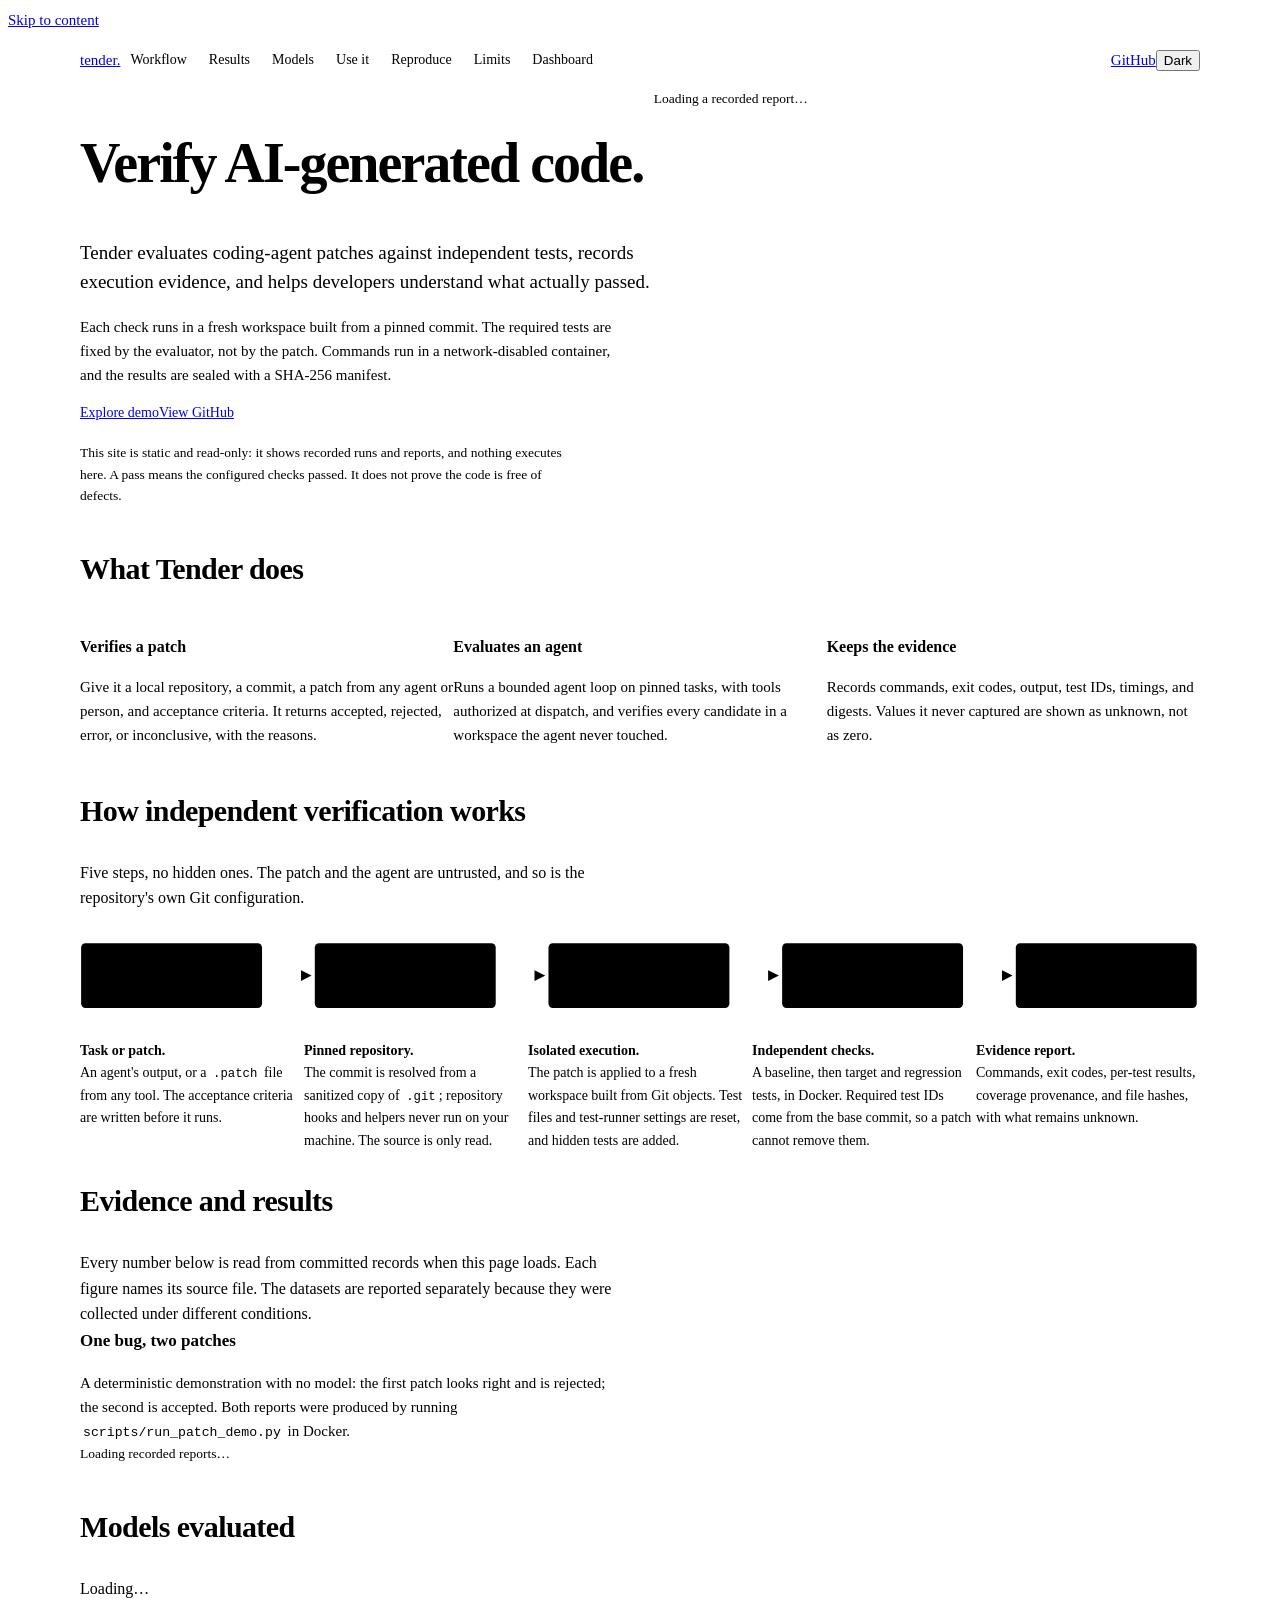
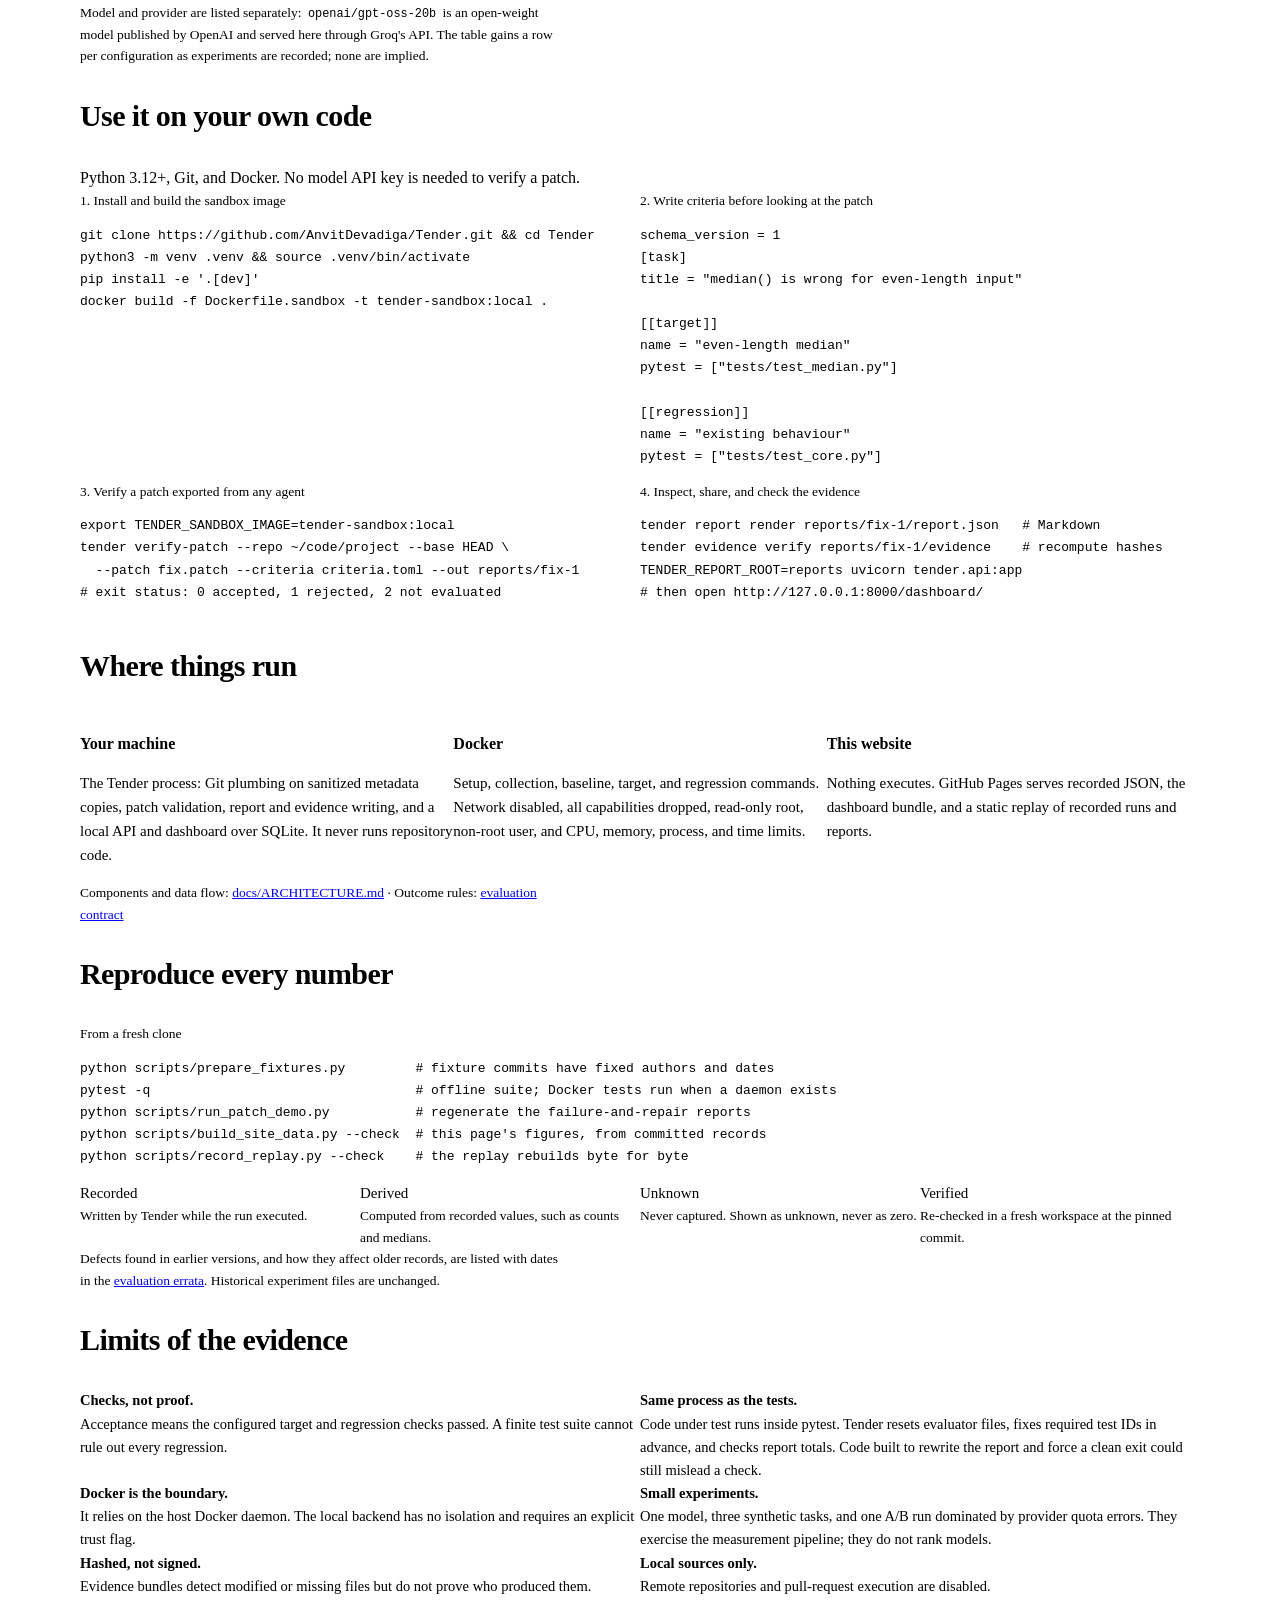
==== commit 7d6c85c4: "Redesign the landing page around verifiable evidence - Hero: "Verify AI-generated code." with a comp" ====
--- a/demo/index.html
+++ b/demo/index.html
@@ -4,9 +4,10 @@
   <meta charset="utf-8">
   <meta name="viewport" content="width=device-width, initial-scale=1">
   <meta name="color-scheme" content="light dark">
-  <title>Tender — verify AI-generated code before you trust it</title>
-  <meta name="description" content="Tender applies a patch from any coding agent to fresh, isolated workspaces at a pinned commit, runs target and regression checks fixed in advance, and keeps hash-sealed evidence of what happened.">
+  <title>Tender — verify AI-generated code</title>
+  <meta name="description" content="Tender evaluates coding-agent patches against independent tests in fresh, pinned, isolated workspaces, and records hash-sealed evidence of what actually passed.">
   <link rel="icon" href="favicon.svg" type="image/svg+xml">
+  <script src="dashboard/theme.js"></script>
   <link rel="stylesheet" href="dashboard/styles.css">
   <link rel="stylesheet" href="styles.css">
   <script type="module" src="demo.js"></script>
@@ -16,124 +17,244 @@
   <header class="site-header">
     <div class="site-header-inner">
       <a class="wordmark" href="#top" aria-label="Tender, back to top">tender<span>.</span></a>
-      <button class="btn ghost small menu-toggle" type="button" aria-expanded="false" aria-controls="site-nav" data-menu-toggle>Menu</button>
       <nav class="site-nav" id="site-nav" aria-label="Sections">
-        <a href="#how">How it works</a>
-        <a href="#evidence">Evidence</a>
+        <a href="#workflow">Workflow</a>
         <a href="#results">Results</a>
-        <a href="#limits">Limitations</a>
-        <a href="#install">Install</a>
-        <a href="https://github.com/AnvitDevadiga/Tender" target="_blank" rel="noreferrer">GitHub</a>
+        <a href="#models">Models</a>
+        <a href="#use">Use it</a>
+        <a href="#reproduce">Reproduce</a>
+        <a href="#limits">Limits</a>
+        <a href="replay/">Dashboard</a>
       </nav>
-      <button class="btn ghost icon" type="button" data-theme-toggle aria-label="Switch color theme">◐</button>
+      <div class="header-actions">
+        <a class="btn ghost small hide-narrow" href="https://github.com/AnvitDevadiga/Tender" target="_blank" rel="noreferrer">GitHub</a>
+        <button class="btn ghost small" type="button" data-theme-toggle aria-pressed="false">Dark</button>
+        <button class="btn ghost small menu-toggle" type="button" aria-expanded="false" aria-controls="site-nav" data-menu-toggle>Menu</button>
+      </div>
     </div>
   </header>
 
   <main id="main">
     <section class="hero section-wrap" id="top" aria-labelledby="hero-title">
-      <p class="eyebrow">Independent verification for AI-generated code</p>
-      <h1 id="hero-title">Tender verifies AI-generated code before you trust it.</h1>
-      <p class="lede">Point Tender at a repository, a pinned commit, a patch from any coding agent, and acceptance criteria written before the patch ran. It applies the patch in fresh, isolated workspaces, runs your target and regression checks, and keeps a hash-sealed record of every command and result.</p>
-      <div class="hero-actions">
-        <a class="btn primary" href="replay/#/reports">Open the recorded demo</a>
-        <a class="btn" href="#evidence">See a failure and its repair</a>
-        <a class="btn ghost" href="https://github.com/AnvitDevadiga/Tender" target="_blank" rel="noreferrer">Source on GitHub</a>
-      </div>
-      <p class="fineprint">The hosted demo is read-only. It replays recorded runs and reports; nothing executes on this site. A pass means the configured checks passed in a clean workspace, not that the code is free of defects.</p>
-      <div class="hero-proof" id="hero-proof" aria-live="polite"></div>
-    </section>
-
-    <section class="band section-wrap" id="how" aria-labelledby="how-title">
-      <header class="section-head">
-        <span class="kicker">01 · How Tender evaluates code</span>
-        <h2 id="how-title">The patch is untrusted. The judge is not.</h2>
-        <p>Every check runs in a workspace created from Git objects at the exact base commit. Earlier attempts, uncommitted edits, and ignored files cannot leak in, and evaluator-owned files are reset before anything runs.</p>
-      </header>
-      <ol class="pipeline">
-        <li><span class="step">01</span><h3>Pin</h3><p>Resolve the base commit from a sanitized, read-only copy of the repository's Git metadata. Repository hooks and helpers never run on your machine.</p></li>
-        <li><span class="step">02</span><h3>Validate</h3><p>Reject malformed patches, path traversal, symlinks, binaries, oversized changes, and edits to evaluator or protected files before any code runs.</p></li>
-        <li><span class="step">03</span><h3>Isolate</h3><p>Apply the patch to a fresh workspace for each check. Reset test files and runner configuration to the base commit; add hidden checks only now.</p></li>
-        <li><span class="step">04</span><h3>Verify</h3><p>Run a baseline, then target and regression checks, inside a network-disabled Docker container. Each test must be reported as passed by name.</p></li>
-        <li><span class="step">05</span><h3>Record</h3><p>Write commands, exit codes, outputs, digests, timings, and what remains unknown into an evidence bundle with a SHA-256 per file.</p></li>
+      <div class="hero-copy">
+        <h1 id="hero-title">Verify AI-generated code.</h1>
+        <p class="lede">Tender evaluates coding-agent patches against independent tests, records execution evidence, and helps developers understand what actually passed.</p>
+        <p class="hero-detail">Each check runs in a fresh workspace built from a pinned commit. The required tests are fixed by the evaluator, not by the patch. Commands run in a network-disabled container, and the results are sealed with a SHA-256 manifest.</p>
+        <div class="hero-actions">
+          <a class="btn primary" href="replay/#/reports">Explore demo</a>
+          <a class="btn" href="https://github.com/AnvitDevadiga/Tender" target="_blank" rel="noreferrer">View GitHub</a>
+        </div>
+        <p class="fineprint">This site is static and read-only: it shows recorded runs and reports, and nothing executes here. A pass means the configured checks passed. It does not prove the code is free of defects.</p>
+      </div>
+      <figure class="report-preview" id="report-preview" aria-label="Recorded patch verification report">
+        <figcaption>Loading a recorded report…</figcaption>
+      </figure>
+    </section>
+
+    <section class="band section-wrap" id="what" aria-labelledby="what-title">
+      <h2 id="what-title">What Tender does</h2>
+      <div class="three-up">
+        <div>
+          <h3>Verifies a patch</h3>
+          <p>Give it a local repository, a commit, a patch from any agent or person, and acceptance criteria. It returns accepted, rejected, error, or inconclusive, with the reasons.</p>
+        </div>
+        <div>
+          <h3>Evaluates an agent</h3>
+          <p>Runs a bounded agent loop on pinned tasks, with tools authorized at dispatch, and verifies every candidate in a workspace the agent never touched.</p>
+        </div>
+        <div>
+          <h3>Keeps the evidence</h3>
+          <p>Records commands, exit codes, output, test IDs, timings, and digests. Values it never captured are shown as unknown, not as zero.</p>
+        </div>
+      </div>
+    </section>
+
+    <section class="band section-wrap" id="workflow" aria-labelledby="workflow-title">
+      <h2 id="workflow-title">How independent verification works</h2>
+      <p class="section-lede">Five steps, no hidden ones. The patch and the agent are untrusted, and so is the repository's own Git configuration.</p>
+      <figure class="diagram">
+        <svg class="flow-h" viewBox="0 0 1040 120" role="img" aria-labelledby="flow-title flow-desc">
+          <title id="flow-title">Verification workflow</title>
+          <desc id="flow-desc">Task or patch, then pinned repository, then isolated execution, then independent verification, then evidence report.</desc>
+          <defs>
+            <marker id="arrow" viewBox="0 0 10 10" refX="9" refY="5" markerWidth="8" markerHeight="8" orient="auto">
+              <path d="M0 0 L10 5 L0 10 z" class="arrowhead"></path>
+            </marker>
+          </defs>
+          <g class="nodes">
+            <rect x="1" y="30" width="168" height="60" rx="4"></rect>
+            <rect x="218" y="30" width="168" height="60" rx="4"></rect>
+            <rect x="435" y="30" width="168" height="60" rx="4"></rect>
+            <rect x="652" y="30" width="168" height="60" rx="4"></rect>
+            <rect x="869" y="30" width="168" height="60" rx="4" class="emphasis"></rect>
+          </g>
+          <g class="edges">
+            <line x1="169" y1="60" x2="214" y2="60" marker-end="url(#arrow)"></line>
+            <line x1="386" y1="60" x2="431" y2="60" marker-end="url(#arrow)"></line>
+            <line x1="603" y1="60" x2="648" y2="60" marker-end="url(#arrow)"></line>
+            <line x1="820" y1="60" x2="865" y2="60" marker-end="url(#arrow)"></line>
+          </g>
+          <g class="labels">
+            <text x="85" y="65">Task or patch</text>
+            <text x="302" y="65">Pinned repository</text>
+            <text x="519" y="65">Isolated execution</text>
+            <text x="736" y="65">Independent checks</text>
+            <text x="953" y="65">Evidence report</text>
+          </g>
+        </svg>
+        <svg class="flow-v" viewBox="0 0 300 470" role="img" aria-labelledby="flow-title-v">
+          <title id="flow-title-v">Verification workflow: task or patch, pinned repository, isolated execution, independent checks, evidence report.</title>
+          <defs>
+            <marker id="arrow-v" viewBox="0 0 10 10" refX="9" refY="5" markerWidth="8" markerHeight="8" orient="auto">
+              <path d="M0 0 L10 5 L0 10 z" class="arrowhead"></path>
+            </marker>
+          </defs>
+          <g class="nodes">
+            <rect x="40" y="1" width="220" height="56" rx="4"></rect>
+            <rect x="40" y="103" width="220" height="56" rx="4"></rect>
+            <rect x="40" y="205" width="220" height="56" rx="4"></rect>
+            <rect x="40" y="307" width="220" height="56" rx="4"></rect>
+            <rect x="40" y="409" width="220" height="56" rx="4" class="emphasis"></rect>
+          </g>
+          <g class="edges">
+            <line x1="150" y1="57" x2="150" y2="99" marker-end="url(#arrow-v)"></line>
+            <line x1="150" y1="159" x2="150" y2="201" marker-end="url(#arrow-v)"></line>
+            <line x1="150" y1="261" x2="150" y2="303" marker-end="url(#arrow-v)"></line>
+            <line x1="150" y1="363" x2="150" y2="405" marker-end="url(#arrow-v)"></line>
+          </g>
+          <g class="labels">
+            <text x="150" y="34">Task or patch</text>
+            <text x="150" y="136">Pinned repository</text>
+            <text x="150" y="238">Isolated execution</text>
+            <text x="150" y="340">Independent checks</text>
+            <text x="150" y="442">Evidence report</text>
+          </g>
+        </svg>
+      </figure>
+      <ol class="steps">
+        <li><strong>Task or patch.</strong> An agent's output, or a <code>.patch</code> file from any tool. The acceptance criteria are written before it runs.</li>
+        <li><strong>Pinned repository.</strong> The commit is resolved from a sanitized copy of <code>.git</code>; repository hooks and helpers never run on your machine. The source is only read.</li>
+        <li><strong>Isolated execution.</strong> The patch is applied to a fresh workspace built from Git objects. Test files and test-runner settings are reset, and hidden tests are added.</li>
+        <li><strong>Independent checks.</strong> A baseline, then target and regression tests, in Docker. Required test IDs come from the base commit, so a patch cannot remove them.</li>
+        <li><strong>Evidence report.</strong> Commands, exit codes, per-test results, coverage provenance, and file hashes, with what remains unknown.</li>
       </ol>
-      <div class="where">
-        <div><h3>Runs on your machine</h3><p>Tender itself: Git plumbing on sanitized metadata copies, patch validation, report writing. Never repository code.</p></div>
-        <div><h3>Runs in Docker</h3><p>Setup, baseline, target, and regression commands. No network, dropped capabilities, read-only root, bounded CPU, memory, and time.</p></div>
-        <div><h3>Runs on this website</h3><p>Nothing. The pages render recorded JSON. Reports and runs carry labels: recorded, derived, unknown, verified.</p></div>
-      </div>
-    </section>
-
-    <section class="band section-wrap" id="evidence" aria-labelledby="evidence-title">
-      <header class="section-head">
-        <span class="kicker">02 · Inspectable evidence</span>
-        <h2 id="evidence-title">A patch that looks right, and one that is.</h2>
-        <p>A deterministic demonstration with no language model involved. Two candidate patches for the same bug go through the same evaluation against the same pinned commit. The outputs below were produced by running <code>scripts/run_patch_demo.py</code>.</p>
-      </header>
-      <div class="demo" id="patch-demo">
-        <p class="fineprint">Loading recorded reports…</p>
-      </div>
     </section>
 
     <section class="band section-wrap" id="results" aria-labelledby="results-title">
-      <header class="section-head">
-        <span class="kicker">03 · Results so far</span>
-        <h2 id="results-title">Small samples, reported with their limits.</h2>
-        <p>Numbers below are read from the published experiment files when this page loads; none are typed by hand. Neither experiment supports a claim about general coding-agent capability.</p>
-      </header>
-      <div class="results" id="results-data">
-        <p class="fineprint">Loading published experiment records…</p>
-      </div>
-    </section>
-
-    <section class="band section-wrap" id="reproduce" aria-labelledby="reproduce-title">
-      <header class="section-head">
-        <span class="kicker">04 · Reproducibility</span>
-        <h2 id="reproduce-title">Rebuild every number from a fresh clone.</h2>
-        <p>Fixtures are generated with fixed authors and dates, so their commit IDs are stable. The public replay is rebuilt byte-for-byte from committed inputs. Evidence bundles are checked by recomputing every hash.</p>
-      </header>
+      <h2 id="results-title">Evidence and results</h2>
+      <p class="section-lede">Every number below is read from committed records when this page loads. Each figure names its source file. The datasets are reported separately because they were collected under different conditions.</p>
+
+      <h3 class="subhead" id="repair-title">One bug, two patches</h3>
+      <p class="subtext">A deterministic demonstration with no model: the first patch looks right and is rejected; the second is accepted. Both reports were produced by running <code>scripts/run_patch_demo.py</code> in Docker.</p>
+      <div class="demo" id="patch-demo" aria-labelledby="repair-title"><p class="fineprint">Loading recorded reports…</p></div>
+
+      <div class="chart-block" id="chart-outcomes"></div>
+      <div class="chart-grid">
+        <div class="chart-block" id="chart-durations"></div>
+        <div class="chart-block" id="chart-paired"></div>
+      </div>
+      <div class="chart-block" id="chart-timeline"></div>
+    </section>
+
+    <section class="band section-wrap" id="models" aria-labelledby="models-title">
+      <h2 id="models-title">Models evaluated</h2>
+      <p class="section-lede" id="models-note">Loading…</p>
+      <div class="table-wrap" id="models-table"></div>
+      <p class="fineprint">Model and provider are listed separately: <code>openai/gpt-oss-20b</code> is an open-weight model published by OpenAI and served here through Groq's API. The table gains a row per configuration as experiments are recorded; none are implied.</p>
+    </section>
+
+    <section class="band section-wrap" id="use" aria-labelledby="use-title">
+      <h2 id="use-title">Use it on your own code</h2>
+      <p class="section-lede">Python 3.12+, Git, and Docker. No model API key is needed to verify a patch.</p>
       <div class="code-grid">
-        <figure><figcaption>Prepare pinned fixtures and run the offline suite</figcaption><pre><code>python scripts/prepare_fixtures.py
-pytest -q</code></pre></figure>
-        <figure><figcaption>Re-run the failure-and-repair demonstration</figcaption><pre><code>python scripts/run_patch_demo.py</code></pre></figure>
-        <figure><figcaption>Check the replay against its committed inputs</figcaption><pre><code>python scripts/record_replay.py --check</code></pre></figure>
-        <figure><figcaption>Verify an evidence bundle</figcaption><pre><code>tender evidence verify reports/fix-1/evidence</code></pre></figure>
-      </div>
-      <p class="fineprint">Recorded values come from what Tender wrote while a run executed. Derived values are computed from recorded ones. Values a record never captured are shown as unknown, never as zero. See the <a href="https://github.com/AnvitDevadiga/Tender/blob/main/docs/EVALUATION_ERRATA.md">evaluation errata</a> for defects found in earlier versions and how they affect old records.</p>
-    </section>
-
-    <section class="band section-wrap" id="limits" aria-labelledby="limits-title">
-      <header class="section-head">
-        <span class="kicker">05 · Limitations and security boundaries</span>
-        <h2 id="limits-title">What a pass does not mean.</h2>
-      </header>
-      <ul class="limits">
-        <li><strong>Checks, not proof.</strong> Acceptance means the target and regression checks you configured passed in a clean workspace. A finite test suite cannot show the absence of every regression.</li>
-        <li><strong>Code under test runs with the test runner.</strong> Tender resets test files and runner configuration, rejects tool-shadowing modules, and requires named tests in a JUnit report, but a patch built specifically to forge results could still mislead a check.</li>
-        <li><strong>Docker is the boundary.</strong> It depends on the host Docker daemon. The local backend runs on your machine and is for patches you wrote or fully trust.</li>
-        <li><strong>Local repositories only.</strong> Remote repository sources and pull-request execution are disabled until their isolation is reviewed.</li>
-        <li><strong>Evidence is hashed, not signed.</strong> Bundles detect modified, missing, or added files; they do not prove who produced them.</li>
-        <li><strong>Experiments are small.</strong> Three synthetic tasks and one quota-limited A/B run. They test the measurement pipeline, not model quality.</li>
-      </ul>
-    </section>
-
-    <section class="band section-wrap" id="install" aria-labelledby="install-title">
-      <header class="section-head">
-        <span class="kicker">06 · Install</span>
-        <h2 id="install-title">Verify your own patch locally.</h2>
-        <p>Python 3.12+ and Git. Docker for untrusted patches. No model API key is needed to verify a patch.</p>
-      </header>
-      <div class="code-grid single">
-        <figure><figcaption>Install and verify a patch</figcaption><pre><code>git clone https://github.com/AnvitDevadiga/Tender.git
-cd Tender
+        <figure>
+          <figcaption>1. Install and build the sandbox image</figcaption>
+          <pre><code>git clone https://github.com/AnvitDevadiga/Tender.git &amp;&amp; cd Tender
 python3 -m venv .venv &amp;&amp; source .venv/bin/activate
 pip install -e '.[dev]'
-docker build -f Dockerfile.sandbox -t tender-sandbox:local .
-
+docker build -f Dockerfile.sandbox -t tender-sandbox:local .</code></pre>
+        </figure>
+        <figure>
+          <figcaption>2. Write criteria before looking at the patch</figcaption>
+          <pre><code>schema_version = 1
+[task]
+title = "median() is wrong for even-length input"
+
+[[target]]
+name = "even-length median"
+pytest = ["tests/test_median.py"]
+
+[[regression]]
+name = "existing behaviour"
+pytest = ["tests/test_core.py"]</code></pre>
+        </figure>
+        <figure>
+          <figcaption>3. Verify a patch exported from any agent</figcaption>
+          <pre><code>export TENDER_SANDBOX_IMAGE=tender-sandbox:local
 tender verify-patch --repo ~/code/project --base HEAD \
-  --patch fix.patch --criteria tender-criteria.toml --out reports/fix-1
-uvicorn tender.api:app   # then open http://127.0.0.1:8000/dashboard/</code></pre></figure>
-      </div>
-      <p class="fineprint">Full instructions: <a href="https://github.com/AnvitDevadiga/Tender#readme">README</a> · <a href="https://github.com/AnvitDevadiga/Tender/blob/main/docs/SECURITY.md">Security</a> · <a href="https://github.com/AnvitDevadiga/Tender/blob/main/docs/evaluation-contract.md">Evaluation contract</a></p>
+  --patch fix.patch --criteria criteria.toml --out reports/fix-1
+# exit status: 0 accepted, 1 rejected, 2 not evaluated</code></pre>
+        </figure>
+        <figure>
+          <figcaption>4. Inspect, share, and check the evidence</figcaption>
+          <pre><code>tender report render reports/fix-1/report.json   # Markdown
+tender evidence verify reports/fix-1/evidence    # recompute hashes
+TENDER_REPORT_ROOT=reports uvicorn tender.api:app
+# then open http://127.0.0.1:8000/dashboard/</code></pre>
+        </figure>
+      </div>
+    </section>
+
+    <section class="band section-wrap" id="architecture" aria-labelledby="architecture-title">
+      <h2 id="architecture-title">Where things run</h2>
+      <div class="three-up">
+        <div>
+          <h3>Your machine</h3>
+          <p>The Tender process: Git plumbing on sanitized metadata copies, patch validation, report and evidence writing, and a local API and dashboard over SQLite. It never runs repository code.</p>
+        </div>
+        <div>
+          <h3>Docker</h3>
+          <p>Setup, collection, baseline, target, and regression commands. Network disabled, all capabilities dropped, read-only root, non-root user, and CPU, memory, process, and time limits.</p>
+        </div>
+        <div>
+          <h3>This website</h3>
+          <p>Nothing executes. GitHub Pages serves recorded JSON, the dashboard bundle, and a static replay of recorded runs and reports.</p>
+        </div>
+      </div>
+      <p class="fineprint">Components and data flow: <a href="https://github.com/AnvitDevadiga/Tender/blob/main/docs/ARCHITECTURE.md">docs/ARCHITECTURE.md</a> · Outcome rules: <a href="https://github.com/AnvitDevadiga/Tender/blob/main/docs/evaluation-contract.md">evaluation contract</a></p>
+    </section>
+
+    <section class="band section-wrap" id="reproduce" aria-labelledby="reproduce-title">
+      <h2 id="reproduce-title">Reproduce every number</h2>
+      <div class="code-grid single">
+        <figure>
+          <figcaption>From a fresh clone</figcaption>
+          <pre><code>python scripts/prepare_fixtures.py         # fixture commits have fixed authors and dates
+pytest -q                                  # offline suite; Docker tests run when a daemon exists
+python scripts/run_patch_demo.py           # regenerate the failure-and-repair reports
+python scripts/build_site_data.py --check  # this page's figures, from committed records
+python scripts/record_replay.py --check    # the replay rebuilds byte for byte</code></pre>
+        </figure>
+      </div>
+      <dl class="legend">
+        <div><dt><span class="label recorded">Recorded</span></dt><dd>Written by Tender while the run executed.</dd></div>
+        <div><dt><span class="label derived">Derived</span></dt><dd>Computed from recorded values, such as counts and medians.</dd></div>
+        <div><dt><span class="label unknown">Unknown</span></dt><dd>Never captured. Shown as unknown, never as zero.</dd></div>
+        <div><dt><span class="label verified">Verified</span></dt><dd>Re-checked in a fresh workspace at the pinned commit.</dd></div>
+      </dl>
+      <p class="fineprint">Defects found in earlier versions, and how they affect older records, are listed with dates in the <a href="https://github.com/AnvitDevadiga/Tender/blob/main/docs/EVALUATION_ERRATA.md">evaluation errata</a>. Historical experiment files are unchanged.</p>
+    </section>
+
+    <section class="band section-wrap" id="limits" aria-labelledby="limits-title">
+      <h2 id="limits-title">Limits of the evidence</h2>
+      <ul class="limits">
+        <li><strong>Checks, not proof.</strong> Acceptance means the configured target and regression checks passed. A finite test suite cannot rule out every regression.</li>
+        <li><strong>Same process as the tests.</strong> Code under test runs inside pytest. Tender resets evaluator files, fixes required test IDs in advance, and checks report totals. Code built to rewrite the report and force a clean exit could still mislead a check.</li>
+        <li><strong>Docker is the boundary.</strong> It relies on the host Docker daemon. The local backend has no isolation and requires an explicit trust flag.</li>
+        <li><strong>Small experiments.</strong> One model, three synthetic tasks, and one A/B run dominated by provider quota errors. They exercise the measurement pipeline; they do not rank models.</li>
+        <li><strong>Hashed, not signed.</strong> Evidence bundles detect modified or missing files but do not prove who produced them.</li>
+        <li><strong>Local sources only.</strong> Remote repositories and pull-request execution are disabled.</li>
+      </ul>
     </section>
   </main>
 
@@ -142,7 +263,7 @@
       <span class="wordmark">tender<span>.</span></span>
       <span>Independent verification for AI-generated code. Research prototype built by Anvit.</span>
       <span class="grow"></span>
-      <a href="replay/">Recorded replay</a>
+      <a href="replay/">Dashboard replay</a>
       <a href="https://github.com/AnvitDevadiga/Tender" target="_blank" rel="noreferrer">GitHub</a>
     </div>
   </footer>
--- a/demo/styles.css
+++ b/demo/styles.css
@@ -1,7 +1,6 @@
-/* Public landing page layout. Tokens and components come from dashboard/styles.css. */
+/* Public landing page layout. Tokens and shared components: dashboard/styles.css. */
 
 html {
-  scroll-behavior: smooth;
   scroll-padding-top: 72px;
 }
 
@@ -18,6 +17,19 @@
   padding-right: var(--s5);
 }
 
+code {
+  padding: 0 3px;
+  border-radius: 3px;
+  background: var(--surface-2);
+  font-size: 0.88em;
+}
+
+pre code {
+  padding: 0;
+  background: none;
+  font-size: inherit;
+}
+
 /* ----------------------------------------------------------------- header */
 
 .site-header {
@@ -35,24 +47,20 @@
   padding: 0 var(--s5);
   display: flex;
   align-items: center;
-  gap: var(--s4);
-}
-
-.site-header .wordmark {
+  gap: var(--s5);
+}
+
+.site-nav {
+  display: flex;
+  gap: 2px;
   margin-right: auto;
 }
 
-.site-nav {
-  display: flex;
-  gap: var(--s1);
-}
-
 .site-nav a {
-  padding: var(--s2) var(--s3);
+  padding: 6px 10px;
   border-radius: var(--radius);
-  color: var(--text-2);
-  font-size: 13.5px;
-  font-weight: 500;
+  color: var(--text-3);
+  font-size: 14px;
   text-decoration: none;
   transition:
     color var(--dur) var(--ease),
@@ -61,13 +69,17 @@
 
 .site-nav a:hover {
   color: var(--text);
-  background: var(--surface);
+  background: var(--surface-2);
 }
 
 .site-nav a[aria-current="true"] {
   color: var(--text);
-  box-shadow: inset 0 -2px 0 var(--text);
-  border-radius: 0;
+}
+
+.header-actions {
+  display: flex;
+  align-items: center;
+  gap: var(--s1);
 }
 
 .menu-toggle {
@@ -77,34 +89,33 @@
 /* ------------------------------------------------------------------- hero */
 
 .hero {
+  display: grid;
+  grid-template-columns: minmax(0, 1.05fr) minmax(0, 1fr);
+  gap: var(--s7);
+  align-items: start;
   padding-top: var(--s8);
-  padding-bottom: var(--s7);
-}
-
-.eyebrow,
-.kicker {
-  display: block;
-  margin-bottom: var(--s4);
-  color: var(--text-3);
-  font: 500 12px/1.4 var(--font-mono);
-  letter-spacing: 0.04em;
-  text-transform: uppercase;
+  padding-bottom: var(--s8);
 }
 
 .hero h1 {
-  max-width: 18ch;
-  font-size: clamp(34px, 6vw, 60px);
-  font-weight: 500;
-  line-height: 1.05;
+  font-size: clamp(36px, 5.2vw, 56px);
+  font-weight: 600;
+  line-height: 1.04;
   letter-spacing: -0.035em;
 }
 
 .lede {
-  max-width: 62ch;
+  max-width: 34em;
   margin-top: var(--s5);
-  color: var(--text-2);
-  font-size: 17px;
-  line-height: 1.6;
+  color: var(--text);
+  font-size: 19px;
+  line-height: 1.5;
+}
+
+.hero-detail {
+  max-width: 36em;
+  margin-top: var(--s4);
+  color: var(--text-3);
 }
 
 .hero-actions {
@@ -116,7 +127,7 @@
 
 .hero-actions .btn {
   min-height: 40px;
-  padding: 0 var(--s4);
+  padding: 0 var(--s5);
   font-size: 14px;
 }
 
@@ -124,46 +135,94 @@
   max-width: 72ch;
   margin-top: var(--s4);
   color: var(--text-3);
-  font-size: 13px;
-}
-
-.hero-proof {
-  margin-top: var(--s7);
-}
-
-.proof {
-  display: grid;
-  grid-template-columns: repeat(2, minmax(0, 1fr));
+  font-size: 13.5px;
+}
+
+/* Recorded report preview */
+
+.report-preview {
+  margin: 0;
   border: 1px solid var(--border);
   border-radius: var(--radius-lg);
-}
-
-.proof > div {
-  padding: var(--s4) var(--s5);
+  background: var(--bg);
+  font-size: 13.5px;
+}
+
+.report-preview > figcaption {
+  padding: var(--s4);
+  color: var(--text-3);
+}
+
+.preview-head {
+  display: flex;
+  flex-wrap: wrap;
+  align-items: center;
+  gap: var(--s2) var(--s3);
+  padding: var(--s3) var(--s4);
+  border-bottom: 1px solid var(--border);
+  background: var(--surface);
+}
+
+.preview-head .title {
+  flex: 1;
   min-width: 0;
-}
-
-.proof > div + div {
-  border-left: 1px solid var(--border);
-}
-
-.proof .what {
-  display: block;
-  margin-bottom: var(--s2);
-  color: var(--text-3);
-  font: 500 12px/1.4 var(--font-mono);
-}
-
-.proof p {
-  margin-top: var(--s2);
-  color: var(--text-2);
-  font-size: 13.5px;
-}
-
-.proof .mono {
-  color: var(--text-3);
-  font-size: 12px;
+  font-weight: 500;
+}
+
+.preview-facts {
+  display: grid;
+  grid-template-columns: max-content minmax(0, 1fr);
+  gap: 6px var(--s4);
+  margin: 0;
+  padding: var(--s4);
+  border-bottom: 1px solid var(--border);
+}
+
+.preview-facts dt {
+  color: var(--text-3);
+}
+
+.preview-facts dd {
+  margin: 0;
+  min-width: 0;
   overflow-wrap: anywhere;
+}
+
+.preview-tests {
+  margin: 0;
+  padding: var(--s3) var(--s4);
+  list-style: none;
+  border-bottom: 1px solid var(--border);
+  font: 400 12.5px/1.5 var(--font-mono);
+}
+
+.preview-tests li {
+  display: flex;
+  gap: var(--s2);
+  padding: 2px 0;
+  min-width: 0;
+}
+
+.preview-tests .group {
+  flex: none;
+  width: 6.5em;
+  color: var(--text-3);
+  font-family: var(--font-sans);
+}
+
+.preview-tests .id {
+  min-width: 0;
+  overflow-wrap: anywhere;
+}
+
+.preview-foot {
+  display: flex;
+  flex-wrap: wrap;
+  justify-content: space-between;
+  gap: var(--s2) var(--s4);
+  padding: var(--s3) var(--s4);
+  color: var(--text-3);
+  font-size: 13px;
 }
 
 /* --------------------------------------------------------------- sections */
@@ -174,71 +233,115 @@
   border-top: 1px solid var(--border);
 }
 
-.section-head {
+.band > h2 {
+  font-size: clamp(24px, 3vw, 30px);
+  font-weight: 600;
+  letter-spacing: -0.02em;
+}
+
+.section-lede {
+  max-width: 68ch;
+  margin-top: var(--s3);
+  margin-bottom: var(--s6);
+  color: var(--text-3);
+  font-size: 16px;
+}
+
+.subhead {
+  margin-top: var(--s2);
+  font-size: 17px;
+  font-weight: 600;
+}
+
+.subtext {
   max-width: 72ch;
-  margin-bottom: var(--s6);
-}
-
-.section-head h2 {
-  font-size: clamp(24px, 3.4vw, 34px);
-  letter-spacing: -0.025em;
-}
-
-.section-head p {
-  margin-top: var(--s3);
-  color: var(--text-2);
-}
-
-.pipeline {
+  margin: var(--s2) 0 var(--s4);
+  color: var(--text-3);
+}
+
+.three-up {
+  display: grid;
+  grid-template-columns: repeat(3, minmax(0, 1fr));
+  gap: var(--s6);
+  margin-top: var(--s5);
+}
+
+.three-up h3 {
+  margin-bottom: var(--s2);
+  font-size: 16px;
+  font-weight: 600;
+}
+
+.three-up p {
+  color: var(--text-3);
+}
+
+/* ---------------------------------------------------------------- diagram */
+
+.diagram {
+  margin: 0 0 var(--s5);
+}
+
+.diagram svg {
+  display: block;
+  width: 100%;
+  height: auto;
+}
+
+.diagram .flow-v {
+  display: none;
+  max-width: 320px;
+  margin: 0 auto;
+}
+
+.diagram rect {
+  fill: var(--bg);
+  stroke: var(--text);
+  stroke-width: 1.25;
+}
+
+.diagram rect.emphasis {
+  fill: var(--surface-2);
+}
+
+.diagram line {
+  stroke: var(--text-3);
+  stroke-width: 1.25;
+}
+
+.diagram .arrowhead {
+  fill: var(--text-3);
+}
+
+.diagram text {
+  fill: var(--text);
+  font: 500 15px var(--font-sans);
+  text-anchor: middle;
+}
+
+.steps {
   display: grid;
   grid-template-columns: repeat(5, minmax(0, 1fr));
+  gap: var(--s5);
   margin: 0;
   padding: 0;
   list-style: none;
-  border: 1px solid var(--border);
-  border-radius: var(--radius-lg);
-}
-
-.pipeline li {
-  padding: var(--s4);
-  border-right: 1px solid var(--border);
-}
-
-.pipeline li:last-child {
-  border-right: 0;
-}
-
-.pipeline .step {
+  color: var(--text-3);
+  font-size: 14px;
+}
+
+.steps strong {
   display: block;
-  margin-bottom: var(--s3);
-  color: var(--text-3);
-  font: 500 12px/1 var(--font-mono);
-}
-
-.pipeline h3 {
-  font-size: 15px;
-  margin-bottom: var(--s2);
-}
-
-.pipeline p,
-.where p {
-  color: var(--text-2);
-  font-size: 13.5px;
-}
-
-.where {
-  display: grid;
-  grid-template-columns: repeat(3, minmax(0, 1fr));
-  gap: var(--s5);
-  margin-top: var(--s6);
-}
-
-.where h3 {
-  font-size: 14px;
-  margin-bottom: var(--s2);
+  margin-bottom: var(--s1);
+  color: var(--text);
+  font-weight: 600;
 }
 
 /* ------------------------------------------------------------ patch demo */
+
+.demo {
+  margin-bottom: var(--s7);
+}
 
 .demo-switch {
   display: flex;
@@ -255,12 +358,17 @@
   align-items: start;
 }
 
-.demo-panel h3 {
+.demo-panel {
+  min-width: 0;
+}
+
+.demo-panel h4 {
+  margin: var(--s5) 0 var(--s2);
   font-size: 14px;
-  margin: var(--s5) 0 var(--s2);
-}
-
-.demo-panel h3:first-child {
+  font-weight: 600;
+}
+
+.demo-panel h4:first-child {
   margin-top: 0;
 }
 
@@ -268,102 +376,223 @@
   font-size: 13.5px;
 }
 
-.demo-task {
-  padding: var(--s4);
-  border: 1px solid var(--border);
-  border-radius: var(--radius-lg);
-  background: var(--surface);
-  color: var(--text-2);
-  font-size: 14px;
-}
-
-.demo-task strong {
-  display: block;
-  margin-bottom: var(--s1);
-  color: var(--text);
-  font-weight: 500;
-}
-
 .demo .callout {
   font-size: 13.5px;
 }
 
-/* --------------------------------------------------------------- results */
-
-.results {
+/* ------------------------------------------------------------------ charts */
+
+.chart-grid {
   display: grid;
-  gap: var(--s5);
-}
-
-.experiment {
-  border: 1px solid var(--border);
-  border-radius: var(--radius-lg);
-}
-
-.experiment header {
+  grid-template-columns: repeat(2, minmax(0, 1fr));
+  gap: var(--s6);
+}
+
+.chart-block {
+  min-width: 0;
+  margin-bottom: var(--s7);
+}
+
+.chart-head {
   display: flex;
   flex-wrap: wrap;
   align-items: baseline;
+  gap: var(--s2) var(--s3);
+  margin-bottom: var(--s1);
+}
+
+.chart-head h3 {
+  font-size: 16px;
+  font-weight: 600;
+}
+
+.chart-sub {
+  margin-bottom: var(--s3);
+  color: var(--text-3);
+  font-size: 13.5px;
+}
+
+.chart {
+  display: block;
+  width: 100%;
+  height: auto;
+  overflow: visible;
+}
+
+.chart text {
+  fill: var(--text-3);
+  font: 400 12px var(--font-sans);
+}
+
+.chart .value {
+  fill: var(--text);
+  font-weight: 500;
+  font-variant-numeric: tabular-nums;
+}
+
+.chart .group-label {
+  fill: var(--text);
+  font-weight: 600;
+  font-size: 13px;
+}
+
+.chart .axis,
+.chart .grid {
+  stroke: var(--grid);
+  stroke-width: 1;
+}
+
+.chart .axis {
+  stroke: var(--border-strong);
+}
+
+.chart .mark {
+  fill: var(--chart-1);
+  transition: opacity var(--dur) var(--ease);
+}
+
+.chart .mark.secondary {
+  fill: var(--chart-2);
+}
+
+.chart .mark.hollow {
+  fill: var(--bg);
+  stroke: var(--chart-1);
+  stroke-width: 1.5;
+}
+
+.chart .connector {
+  stroke: var(--chart-3);
+  stroke-width: 2;
+}
+
+.chart .median {
+  stroke: var(--text);
+  stroke-width: 2;
+}
+
+.chart a:focus-visible,
+.chart [tabindex]:focus-visible {
+  outline: none;
+}
+
+.chart a:focus-visible .mark,
+.chart [tabindex]:focus-visible .mark {
+  stroke: var(--text);
+  stroke-width: 3;
+}
+
+.chart a:hover .mark,
+.chart g[tabindex]:hover .mark {
+  opacity: 0.75;
+}
+
+.chart-meta {
+  display: flex;
+  flex-wrap: wrap;
+  align-items: center;
+  gap: var(--s2) var(--s3);
+  margin-top: var(--s3);
+  color: var(--text-3);
+  font-size: 13px;
+}
+
+.chart-meta .source {
+  font-family: var(--font-mono);
+  font-size: 12px;
+}
+
+.chart-note {
+  margin-top: var(--s2);
+  color: var(--text-3);
+  font-size: 13px;
+}
+
+.chart-data {
+  margin-top: var(--s2);
+  font-size: 13px;
+}
+
+.chart-data summary {
+  color: var(--text-2);
+  cursor: pointer;
+}
+
+.chart-data .table-wrap {
+  margin-top: var(--s2);
+}
+
+.chart-legend {
+  display: flex;
+  flex-wrap: wrap;
   gap: var(--s2) var(--s4);
-  padding: var(--s4) var(--s5);
+  margin-bottom: var(--s2);
+  color: var(--text-3);
+  font-size: 13px;
+}
+
+.chart-legend span::before {
+  content: "";
+  display: inline-block;
+  width: 10px;
+  height: 10px;
+  margin-right: 6px;
+  border-radius: 50%;
+  vertical-align: -1px;
+}
+
+.chart-legend .dark::before {
+  background: var(--chart-1);
+}
+
+.chart-legend .hollow::before {
+  border: 1.5px solid var(--chart-1);
+}
+
+.chart-legend .bar::before {
+  width: 4px;
+  height: 12px;
+  border-radius: 0;
+  background: var(--text);
+}
+
+/* ------------------------------------------------------- tables and code */
+
+.data-table {
+  width: 100%;
+  border-collapse: collapse;
+  font-size: 13.5px;
+  font-variant-numeric: tabular-nums;
+}
+
+.data-table th,
+.data-table td {
+  padding: var(--s2) var(--s3);
   border-bottom: 1px solid var(--border);
-}
-
-.experiment header h3 {
-  font-size: 15px;
-}
-
-.experiment header .mono {
-  color: var(--text-3);
-  font-size: 12px;
-}
-
-.experiment .metrics {
-  display: grid;
-  grid-template-columns: repeat(4, minmax(0, 1fr));
-}
-
-.experiment .metrics > div {
-  padding: var(--s4) var(--s5);
-  border-right: 1px solid var(--border);
-  min-width: 0;
-}
-
-.experiment .metrics > div:last-child {
-  border-right: 0;
-}
-
-.experiment .metrics dt {
-  color: var(--text-3);
-  font-size: 12.5px;
-}
-
-.experiment .metrics dd {
-  margin: var(--s1) 0 0;
-  font-size: 22px;
+  text-align: left;
+  vertical-align: top;
+  white-space: nowrap;
+}
+
+.data-table th {
+  background: var(--surface);
+  color: var(--text-3);
   font-weight: 500;
-  letter-spacing: -0.02em;
-  font-variant-numeric: tabular-nums;
-}
-
-.experiment .metrics .foot {
-  display: block;
-  color: var(--text-3);
-  font-size: 12px;
-}
-
-.experiment .reading {
-  padding: var(--s4) var(--s5);
-  border-top: 1px solid var(--border);
-  color: var(--text-2);
-  font-size: 14px;
-}
-
-.experiment .reading a {
-  white-space: nowrap;
-}
-
-/* ------------------------------------------------------- code + limits */
+}
+
+.data-table td.num,
+.data-table th.num {
+  text-align: right;
+}
+
+.data-table td.wrap {
+  white-space: normal;
+  min-width: 14em;
+}
+
+.data-table tr:last-child td {
+  border-bottom: 0;
+}
 
 .code-grid {
   display: grid;
@@ -387,8 +616,8 @@
   padding: var(--s2) var(--s4);
   border-bottom: 1px solid var(--border);
   background: var(--surface);
-  color: var(--text-3);
-  font-size: 12.5px;
+  color: var(--text-2);
+  font-size: 13.5px;
 }
 
 .code-grid pre {
@@ -398,11 +627,28 @@
   line-height: 1.7;
 }
 
+.legend {
+  display: grid;
+  grid-template-columns: repeat(4, minmax(0, 1fr));
+  gap: var(--s4);
+  margin: var(--s5) 0 0;
+}
+
+.legend dt {
+  margin-bottom: var(--s1);
+}
+
+.legend dd {
+  margin: 0;
+  color: var(--text-3);
+  font-size: 13.5px;
+}
+
 .limits {
   display: grid;
   grid-template-columns: repeat(2, minmax(0, 1fr));
   gap: 0 var(--s6);
-  margin: 0;
+  margin: var(--s4) 0 0;
   padding: 0;
   list-style: none;
 }
@@ -410,15 +656,15 @@
 .limits li {
   padding: var(--s4) 0;
   border-bottom: 1px solid var(--border);
-  color: var(--text-2);
-  font-size: 14px;
+  color: var(--text-3);
+  font-size: 14.5px;
 }
 
 .limits strong {
   display: block;
   margin-bottom: var(--s1);
   color: var(--text);
-  font-weight: 500;
+  font-weight: 600;
 }
 
 /* ---------------------------------------------------------------- footer */
@@ -436,92 +682,50 @@
   align-items: center;
   gap: var(--s3) var(--s5);
   color: var(--text-3);
-  font-size: 13px;
+  font-size: 13.5px;
 }
 
 .site-footer-inner .grow {
   flex: 1;
 }
 
-/* ---------------------------------------------------------------- motion */
-
-/* Sections settle in with a short slide only; they are never hidden, so
-   screenshots, print, find-in-page, and failed observers still show evidence. */
-.reveal.in {
-  animation: settle var(--dur-slow) var(--ease);
-}
-
-@keyframes settle {
-  from {
-    transform: translateY(6px);
-  }
-  to {
-    transform: none;
-  }
-}
-
-@media (prefers-reduced-motion: reduce) {
-  html {
-    scroll-behavior: auto;
-  }
-}
-
 /* ------------------------------------------------------------ responsive */
 
 @media (max-width: 1024px) {
-  .pipeline {
+  .hero {
+    grid-template-columns: minmax(0, 1fr);
+    gap: var(--s6);
+  }
+
+  .steps {
     grid-template-columns: repeat(2, minmax(0, 1fr));
   }
 
-  .pipeline li {
-    border-bottom: 1px solid var(--border);
-  }
-
-  .pipeline li:nth-child(2n) {
-    border-right: 0;
-  }
-
-  .pipeline li:last-child {
-    grid-column: 1 / -1;
-    border-bottom: 0;
-  }
-
-  .demo-grid {
+  .demo-grid,
+  .chart-grid {
     grid-template-columns: minmax(0, 1fr);
   }
 
-  .experiment .metrics {
+  .legend {
     grid-template-columns: repeat(2, minmax(0, 1fr));
   }
 
-  .experiment .metrics > div:nth-child(2n) {
-    border-right: 0;
-  }
-
-  .experiment .metrics > div:nth-child(-n + 2) {
-    border-bottom: 1px solid var(--border);
-  }
-}
-
-@media (max-width: 768px) {
-  body {
-    font-size: 14.5px;
-  }
-
-  .section-wrap,
-  .site-header-inner,
-  .site-footer-inner {
-    padding-left: var(--s4);
-    padding-right: var(--s4);
-  }
-
-  .site-header-inner {
-    gap: var(--s2);
-  }
-
+  .site-nav a {
+    padding: 6px 7px;
+  }
+}
+
+@media (max-width: 860px) {
   .menu-toggle {
     display: inline-flex;
-    min-height: 36px;
+  }
+
+  .hide-narrow {
+    display: none;
+  }
+
+  .site-header-inner {
+    justify-content: space-between;
   }
 
   .site-nav {
@@ -532,6 +736,7 @@
     display: none;
     flex-direction: column;
     gap: 0;
+    margin: 0;
     padding: var(--s2) var(--s4) var(--s4);
     border-bottom: 1px solid var(--border);
     background: var(--bg);
@@ -539,7 +744,6 @@
 
   .site-nav.open {
     display: flex;
-    animation: rise var(--dur) var(--ease);
   }
 
   .site-nav a {
@@ -549,18 +753,29 @@
     padding: 0 var(--s2);
     border-bottom: 1px solid var(--border);
     border-radius: 0;
+    font-size: 15px;
   }
 
   .site-nav a:last-child {
     border-bottom: 0;
   }
+}
+
+@media (max-width: 768px) {
+  .section-wrap,
+  .site-header-inner,
+  .site-footer-inner {
+    padding-left: var(--s4);
+    padding-right: var(--s4);
+  }
 
   .hero {
     padding-top: var(--s7);
+    padding-bottom: var(--s7);
   }
 
   .lede {
-    font-size: 16px;
+    font-size: 17px;
   }
 
   .hero-actions .btn {
@@ -572,32 +787,32 @@
     padding-bottom: var(--s7);
   }
 
-  .proof,
-  .pipeline,
-  .where,
+  .diagram .flow-h {
+    display: none;
+  }
+
+  .diagram .flow-v {
+    display: block;
+  }
+
+  .three-up,
+  .steps,
   .code-grid,
-  .limits {
+  .limits,
+  .legend {
     grid-template-columns: minmax(0, 1fr);
   }
 
-  .proof > div + div {
-    border-left: 0;
-    border-top: 1px solid var(--border);
-  }
-
-  .pipeline li,
-  .pipeline li:nth-child(2n) {
-    border-right: 0;
-  }
-
-  .pipeline li:last-child {
-    grid-column: auto;
-  }
-
-  .experiment header,
-  .experiment .reading,
-  .experiment .metrics > div {
-    padding-left: var(--s4);
-    padding-right: var(--s4);
-  }
-}
+  .three-up {
+    gap: var(--s4);
+  }
+
+  .preview-facts {
+    grid-template-columns: minmax(0, 1fr);
+    gap: 0;
+  }
+
+  .preview-facts dd {
+    margin-bottom: var(--s2);
+  }
+}
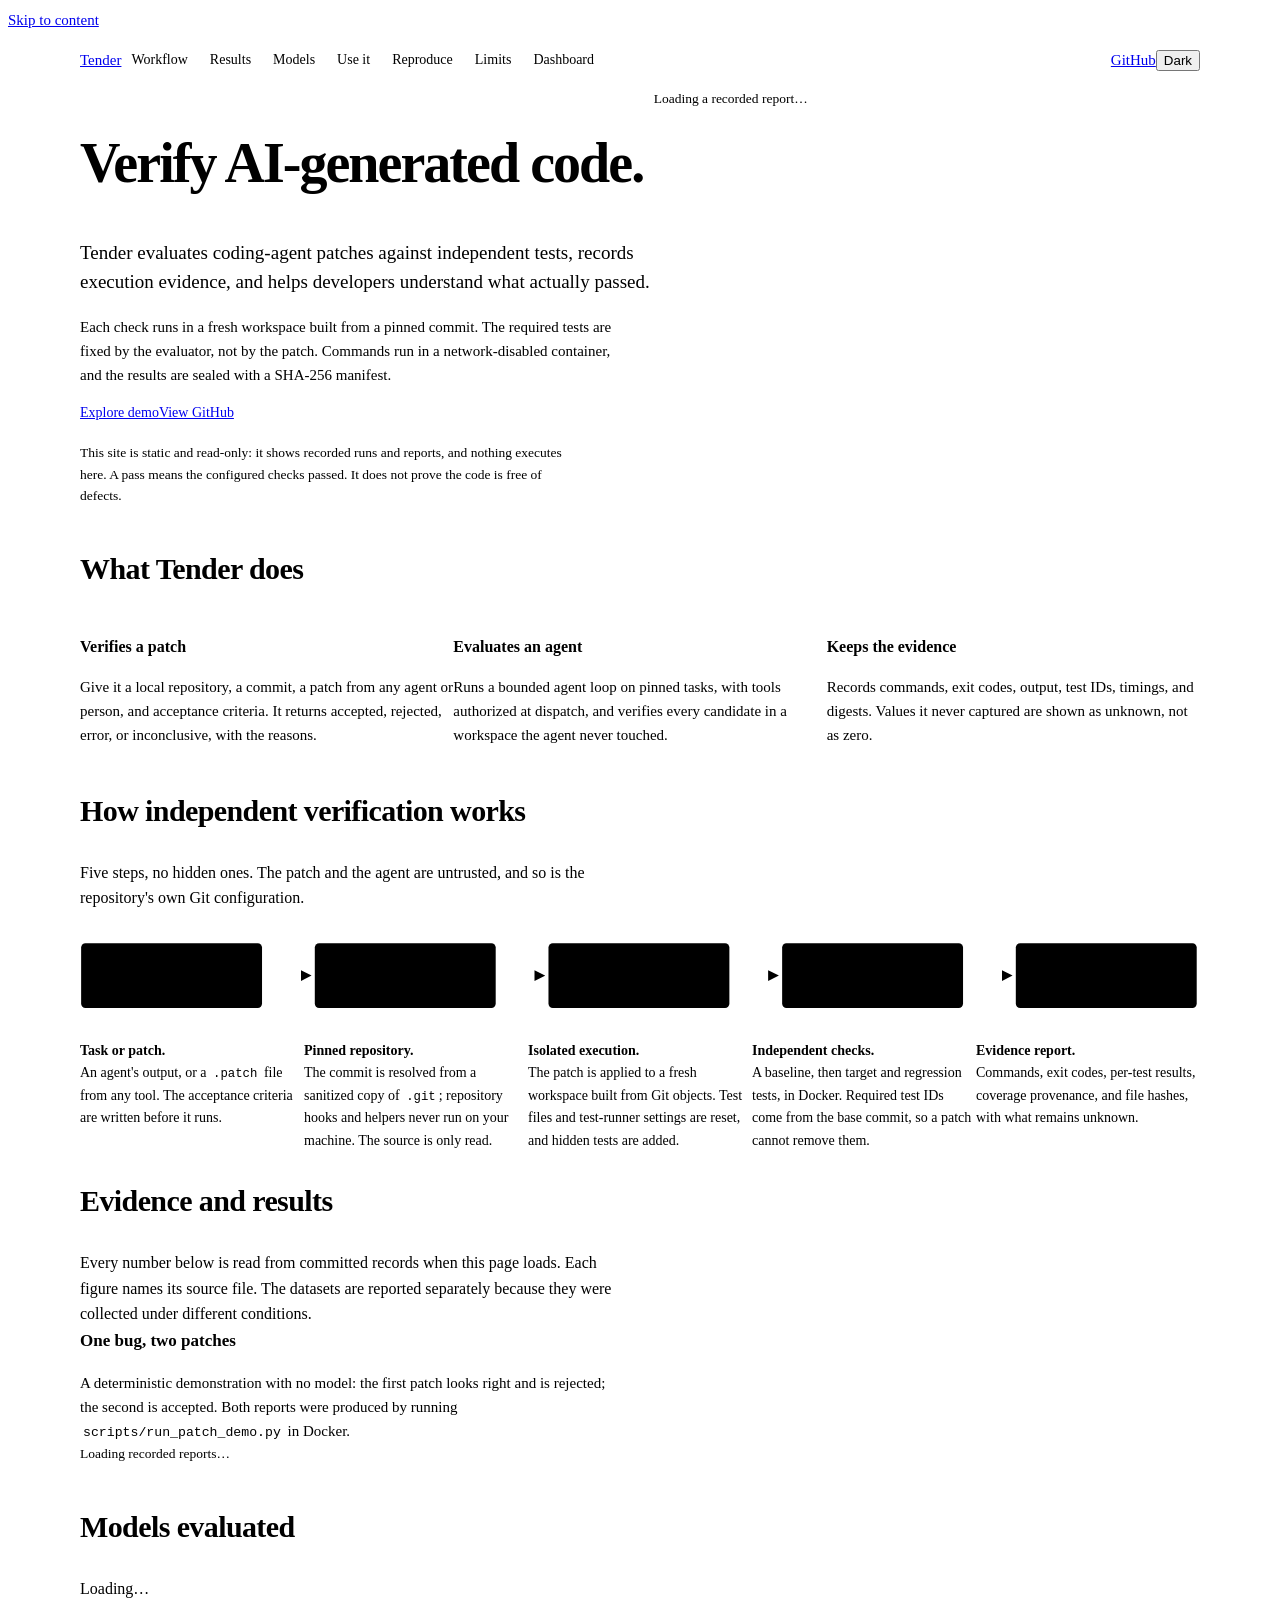
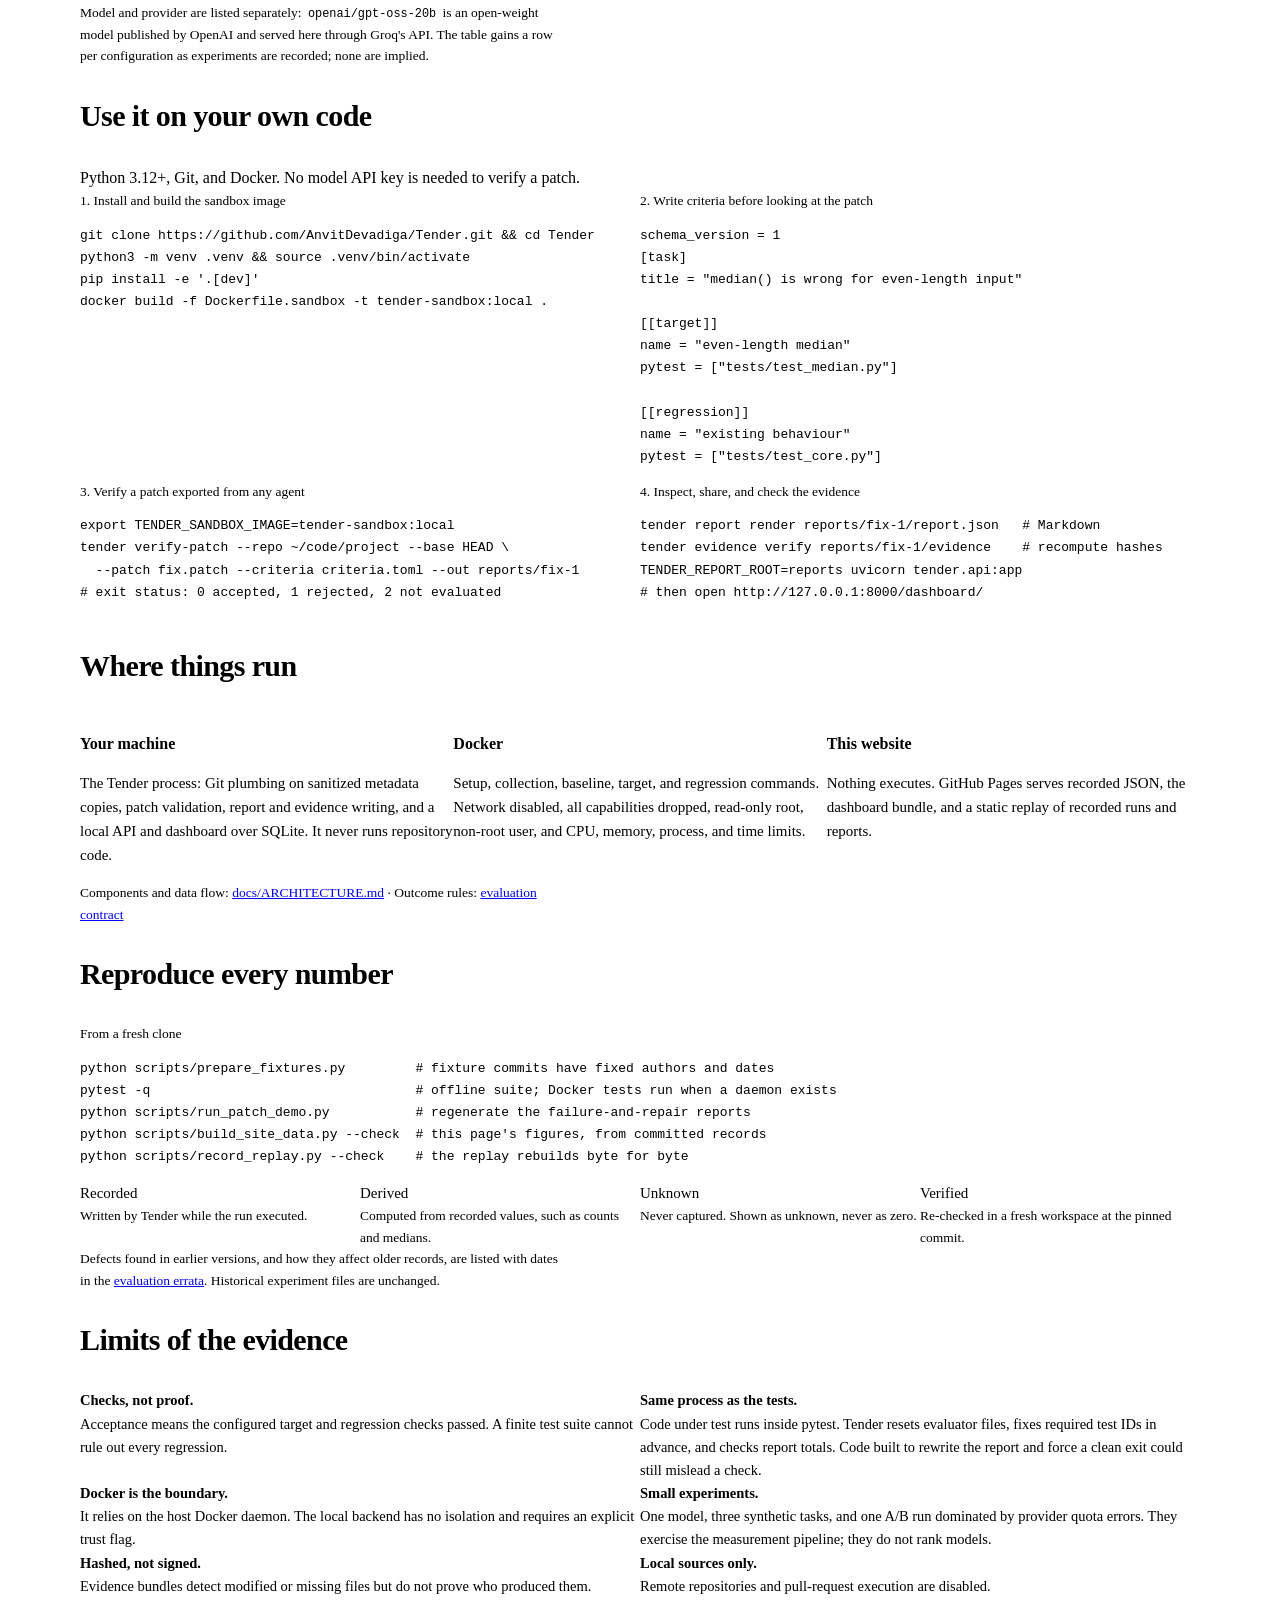
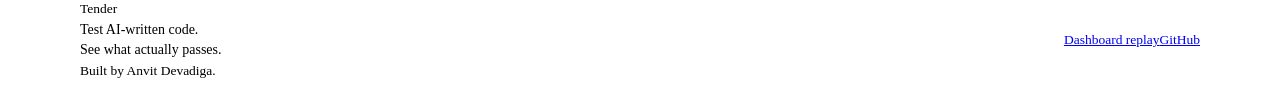
==== commit ebb428f8: "Final Tender branding: wordmark, tagline, footer, README - Product name is Tender (no trailing perio" ====
--- a/demo/index.html
+++ b/demo/index.html
@@ -4,8 +4,13 @@
   <meta charset="utf-8">
   <meta name="viewport" content="width=device-width, initial-scale=1">
   <meta name="color-scheme" content="light dark">
-  <title>Tender — verify AI-generated code</title>
-  <meta name="description" content="Tender evaluates coding-agent patches against independent tests in fresh, pinned, isolated workspaces, and records hash-sealed evidence of what actually passed.">
+  <title>Tender — Test AI-written code. See what actually passes.</title>
+  <meta name="description" content="Test AI-written code. See what actually passes. Tender evaluates coding-agent patches against independent tests in fresh, pinned, isolated workspaces and records inspectable evidence.">
+  <meta property="og:type" content="website">
+  <meta property="og:site_name" content="Tender">
+  <meta property="og:title" content="Tender">
+  <meta property="og:description" content="Test AI-written code. See what actually passes.">
+  <meta property="og:url" content="https://anvitdevadiga.github.io/Tender/">
   <link rel="icon" href="favicon.svg" type="image/svg+xml">
   <script src="dashboard/theme.js"></script>
   <link rel="stylesheet" href="dashboard/styles.css">
@@ -16,7 +21,7 @@
   <a class="skip-link" href="#main">Skip to content</a>
   <header class="site-header">
     <div class="site-header-inner">
-      <a class="wordmark" href="#top" aria-label="Tender, back to top">tender<span>.</span></a>
+      <a class="wordmark" href="#top" aria-label="Tender, back to top">Tender</a>
       <nav class="site-nav" id="site-nav" aria-label="Sections">
         <a href="#workflow">Workflow</a>
         <a href="#results">Results</a>
@@ -260,11 +265,15 @@
 
   <footer class="site-footer">
     <div class="site-footer-inner">
-      <span class="wordmark">tender<span>.</span></span>
-      <span>Independent verification for AI-generated code. Research prototype built by Anvit.</span>
-      <span class="grow"></span>
-      <a href="replay/">Dashboard replay</a>
-      <a href="https://github.com/AnvitDevadiga/Tender" target="_blank" rel="noreferrer">GitHub</a>
+      <div class="footer-brand">
+        <span class="wordmark">Tender</span>
+        <p class="footer-tagline">Test AI-written code.<br>See what actually passes.</p>
+        <p class="footer-credit">Built by Anvit Devadiga.</p>
+      </div>
+      <nav class="footer-links" aria-label="Footer">
+        <a href="replay/">Dashboard replay</a>
+        <a href="https://github.com/AnvitDevadiga/Tender" target="_blank" rel="noreferrer">GitHub</a>
+      </nav>
     </div>
   </footer>
 </body>
--- a/demo/styles.css
+++ b/demo/styles.css
@@ -685,8 +685,29 @@
   font-size: 13.5px;
 }
 
-.site-footer-inner .grow {
-  flex: 1;
+.footer-brand {
+  flex: 1 1 280px;
+  display: grid;
+  gap: var(--s2);
+}
+
+.footer-links {
+  display: flex;
+  gap: var(--s5);
+}
+
+.footer-brand .wordmark {
+  color: var(--text);
+}
+
+.footer-brand p {
+  margin: 0;
+}
+
+.footer-tagline {
+  color: var(--text-2);
+  font-size: 14px;
+  line-height: 1.45;
 }
 
 /* ------------------------------------------------------------ responsive */
